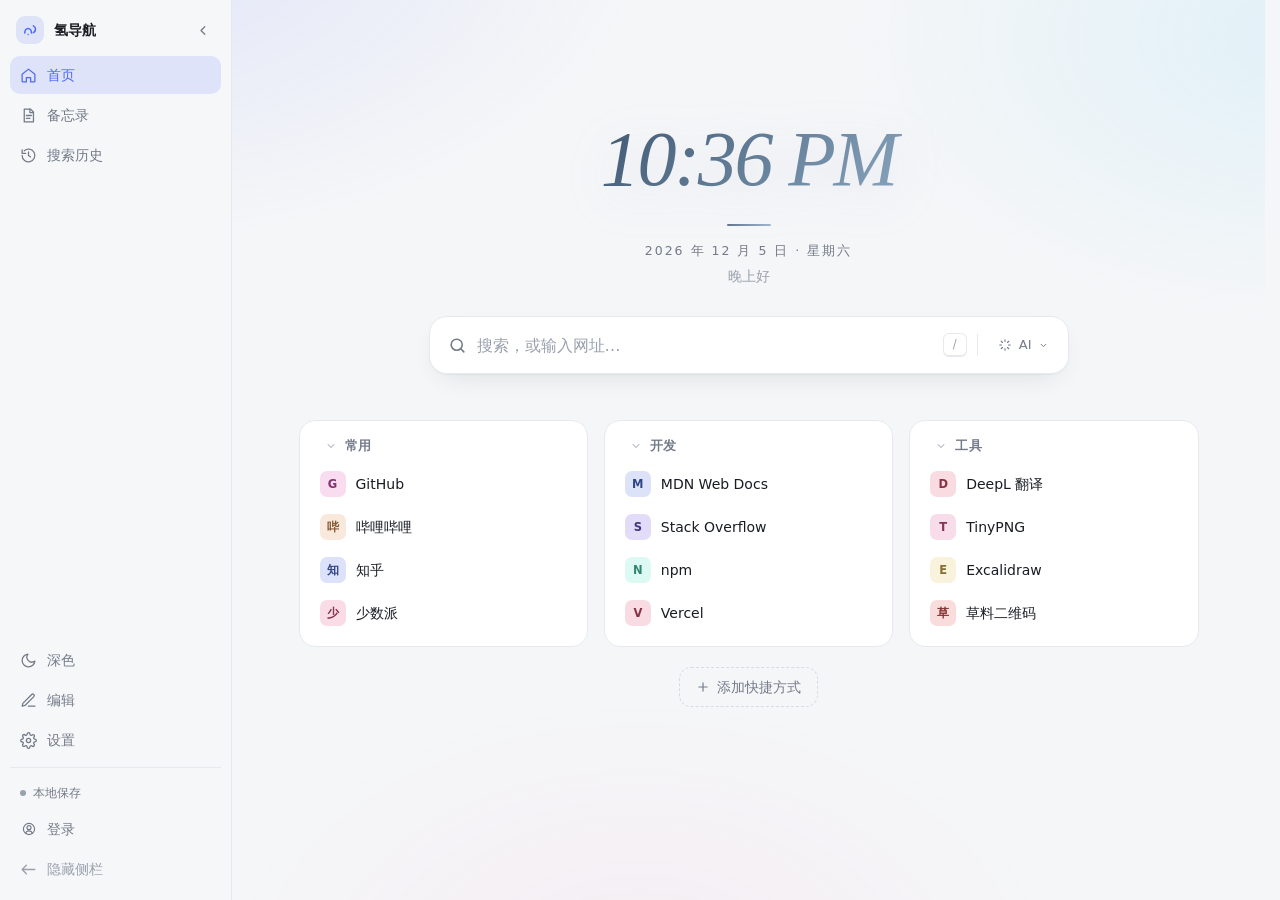
==== web/index.html @ 59dd3d40 "perf: 按需加载前端模块并收敛同步与渲染边界" ====
<!doctype html>
<html lang="zh-CN">
<head>
  <meta charset="utf-8" />
  <meta name="viewport" content="width=device-width, initial-scale=1" />
  <title>氢导航</title>
  <meta name="description" content="简洁、零依赖的浏览器起始页：快捷键搜索、快捷方式分组、深浅色与四季配色。" />
  <meta name="color-scheme" content="light dark" />
  <meta name="theme-color" content="#f5f6f8" />
  <link rel="manifest" href="manifest.webmanifest" />
  <link rel="apple-touch-icon" href="assets/icon-192.png" />
  <link rel="icon" href="data:image/svg+xml,%3Csvg xmlns='http://www.w3.org/2000/svg' viewBox='0 0 64 64'%3E%3Crect width='64' height='64' rx='16' fill='%234f6bf5'/%3E%3Cpath d='M20 41c0-9 5.4-16 12-16s12 7 12 16' fill='none' stroke='%23fff' stroke-width='6' stroke-linecap='round'/%3E%3Ccircle cx='32' cy='46' r='2.6' fill='%23fff'/%3E%3C/svg%3E" />
  <script src="boot.js?v=20261029-43"></script>
  <link rel="stylesheet" href="styles.css?v=20261029-43" />
  <link rel="stylesheet" href="search.css?v=20261029-43" />
  <link rel="stylesheet" href="memo-batch.css?v=20261029-43" />
  <link rel="stylesheet" href="select.css?v=20261029-43" />
</head>
<body>
  <div class="bg" aria-hidden="true"></div>

  <aside class="sidebar" id="sidebar" aria-label="侧栏">
    <div class="sidebar-head">
      <a class="brand" id="brand-link" href="./" title="氢导航">
        <span class="brand-mark" aria-hidden="true">
          <svg width="18" height="18" viewBox="0 0 24 24" fill="none" stroke="currentColor" stroke-width="2.1" stroke-linecap="round" aria-hidden="true">
            <path d="M5 16c0-3.3 2-6 4.5-6S14 12.7 14 16" />
            <circle cx="9.5" cy="18" r="1" fill="currentColor" stroke="none" />
            <path d="M16.5 6.5a5 5 0 0 1 0 9" />
          </svg>
        </span>
        <span class="sidebar-text">氢导航</span>
        <span class="brand-expand" aria-hidden="true" hidden>
          <svg width="15" height="15" viewBox="0 0 24 24" fill="none" stroke="currentColor" stroke-width="2" stroke-linecap="round" stroke-linejoin="round" aria-hidden="true">
            <path d="m9 6 6 6-6 6" />
          </svg>
        </span>
      </a>
      <button class="side-icon-btn sidebar-collapse" id="sidebar-collapse" type="button" aria-label="收起侧栏" title="收起侧栏 (Alt+S)">
        <svg width="15" height="15" viewBox="0 0 24 24" fill="none" stroke="currentColor" stroke-width="2" stroke-linecap="round" stroke-linejoin="round" aria-hidden="true">
          <path d="m14 6-6 6 6 6" />
        </svg>
      </button>
    </div>

    <nav class="sidebar-nav" aria-label="主要功能">
      <a class="side-item is-current" id="home-nav" href="./" aria-current="page" title="首页 / 搜索">
        <svg class="side-icon" width="17" height="17" viewBox="0 0 24 24" fill="none" stroke="currentColor" stroke-width="1.8" stroke-linecap="round" stroke-linejoin="round" aria-hidden="true">
          <path d="M3 10.2 12 3l9 7.2V20a1 1 0 0 1-1 1h-5v-6H9v6H4a1 1 0 0 1-1-1Z" />
        </svg>
        <span class="sidebar-text">首页</span>
      </a>
      <button class="side-item" id="memo-nav" type="button" title="备忘录 (Ctrl+Shift+M)">
        <svg class="side-icon" width="17" height="17" viewBox="0 0 24 24" fill="none" stroke="currentColor" stroke-width="1.8" stroke-linecap="round" stroke-linejoin="round" aria-hidden="true">
          <path d="M6 3h9l4 4v14H6z" />
          <path d="M14 3v5h5M9 12h7M9 16h5" />
        </svg>
        <span class="sidebar-text">备忘录</span>
        <span class="side-badge" id="memo-count" hidden></span>
      </button>
      <button class="side-item" id="history-nav" type="button" title="搜索历史">
        <svg class="side-icon" width="17" height="17" viewBox="0 0 24 24" fill="none" stroke="currentColor" stroke-width="1.8" stroke-linecap="round" stroke-linejoin="round" aria-hidden="true">
          <path d="M3 12a9 9 0 1 0 3-6.7" />
          <path d="M3 4v5h5" />
          <path d="M12 7v5l3 2" />
        </svg>
        <span class="sidebar-text">搜索历史</span>
      </button>

    </nav>

    <div class="sidebar-spacer"></div>

    <nav class="sidebar-nav sidebar-nav--tools" aria-label="工具">
      <button class="side-item" id="theme-btn" type="button" aria-label="切换到深色模式" title="切换到深色模式">
        <span class="side-icon icon-moon">
          <svg width="17" height="17" viewBox="0 0 24 24" fill="none" stroke="currentColor" stroke-width="1.8" stroke-linecap="round" stroke-linejoin="round" aria-hidden="true">
            <path d="M21 12.8A9 9 0 1 1 11.2 3a7 7 0 0 0 9.8 9.8Z" />
          </svg>
        </span>
        <span class="side-icon icon-sun">
          <svg width="17" height="17" viewBox="0 0 24 24" fill="none" stroke="currentColor" stroke-width="1.8" stroke-linecap="round" stroke-linejoin="round" aria-hidden="true">
            <circle cx="12" cy="12" r="4" />
            <path d="M12 2v2M12 20v2M4.9 4.9l1.4 1.4M17.7 17.7l1.4 1.4M2 12h2M20 12h2M4.9 19.1l1.4-1.4M17.7 6.3l1.4-1.4" />
          </svg>
        </span>
        <span class="sidebar-text" id="theme-label">深色</span>
      </button>
      <button class="side-item" id="edit-btn" type="button" aria-pressed="false" aria-label="编辑快捷方式" title="编辑快捷方式">
        <svg class="side-icon" width="17" height="17" viewBox="0 0 24 24" fill="none" stroke="currentColor" stroke-width="1.8" stroke-linecap="round" stroke-linejoin="round" aria-hidden="true">
          <path d="M12 20h9" />
          <path d="M16.5 3.5a2.1 2.1 0 0 1 3 3L7 19l-4 1 1-4Z" />
        </svg>
        <span class="sidebar-text" id="edit-label">编辑</span>
      </button>
      <button class="side-item" id="settings-btn" type="button" aria-label="设置" title="设置">
        <svg class="side-icon" width="17" height="17" viewBox="0 0 24 24" fill="none" stroke="currentColor" stroke-width="1.8" stroke-linecap="round" stroke-linejoin="round" aria-hidden="true">
          <circle cx="12" cy="12" r="3" />
          <path d="M19.4 15a1.7 1.7 0 0 0 .34 1.87l.06.06a2 2 0 1 1-2.83 2.83l-.06-.06a1.7 1.7 0 0 0-1.87-.34 1.7 1.7 0 0 0-1 1.55V21a2 2 0 1 1-4 0v-.09a1.7 1.7 0 0 0-1.11-1.55 1.7 1.7 0 0 0-1.87.34l-.06.06a2 2 0 1 1-2.83-2.83l.06-.06a1.7 1.7 0 0 0 .34-1.87 1.7 1.7 0 0 0-1.55-1H3a2 2 0 1 1 0-4h.09a1.7 1.7 0 0 0 1.55-1.11 1.7 1.7 0 0 0-.34-1.87l-.06-.06a2 2 0 1 1 2.83-2.83l.06.06a1.7 1.7 0 0 0 1.87.34h.09a1.7 1.7 0 0 0 1-1.55V3a2 2 0 1 1 4 0v.09a1.7 1.7 0 0 0 1 1.55 1.7 1.7 0 0 0 1.88-.34l.06-.06a2 2 0 1 1 2.83 2.83l-.06.06a1.7 1.7 0 0 0-.34 1.87v.09a1.7 1.7 0 0 0 1.55 1H21a2 2 0 1 1 0 4h-.09a1.7 1.7 0 0 0-1.55 1Z" />
        </svg>
        <span class="sidebar-text">设置</span>
      </button>
    </nav>

    <div class="sidebar-foot">
      <button class="sync-badge" id="sync-badge" data-status="guest" type="button" role="status" aria-live="polite" title="数据保存在本地，登录后可同步">
        <span class="sync-badge-text" id="sync-badge-text">本地保存</span>
      </button>
      <button class="side-item" id="account-btn" type="button" aria-label="账号" title="账号">
        <span class="side-icon side-avatar" id="account-avatar-mini" aria-hidden="true"><svg class="avatar-guest" viewBox="0 0 24 24" fill="none" stroke="currentColor" stroke-width="1.7" stroke-linecap="round" aria-hidden="true"><circle cx="12" cy="12" r="8.4" /><circle cx="12" cy="10" r="3" /><path d="M6.8 18.6c.9-2.5 2.8-3.8 5.2-3.8s4.3 1.3 5.2 3.8" /></svg></span>
        <span class="sidebar-text" id="account-label">登录</span>
      </button>
      <button class="side-item side-item--quiet" id="sidebar-hide" type="button" aria-label="隐藏侧栏" title="隐藏侧栏 (Alt+S)">
        <svg class="side-icon" width="16" height="16" viewBox="0 0 24 24" fill="none" stroke="currentColor" stroke-width="1.8" stroke-linecap="round" stroke-linejoin="round" aria-hidden="true">
          <path d="m9 6-6 6 6 6M21 12H3" />
        </svg>
        <span class="sidebar-text">隐藏侧栏</span>
      </button>
    </div>
  </aside>

  <div class="sidebar-scrim" id="sidebar-scrim" hidden></div>

  <button class="sidebar-reveal" id="sidebar-reveal" type="button" aria-label="显示侧栏" title="显示侧栏 (Alt+S)">
    <svg width="14" height="14" viewBox="0 0 24 24" fill="none" stroke="currentColor" stroke-width="2" stroke-linecap="round" stroke-linejoin="round" aria-hidden="true">
      <path d="m9 6 6 6-6 6" />
    </svg>
  </button>

  <button class="sidebar-fab" id="sidebar-open" type="button" aria-label="打开侧栏" title="打开侧栏">
    <svg width="18" height="18" viewBox="0 0 24 24" fill="none" stroke="currentColor" stroke-width="2" stroke-linecap="round" stroke-linejoin="round" aria-hidden="true">
      <path d="M4 6h16M4 12h16M4 18h16" />
    </svg>
  </button>

  <main class="page">
    <header class="hero" id="hero">
      <div class="hero-clock">
        <time class="clock" id="clock">--:--</time>
        <span class="hero-accent" aria-hidden="true"></span>
      </div>
      <div class="hero-meta" id="hero-meta">
        <p class="hero-date" id="today"></p>
        <span class="hero-dot" aria-hidden="true">·</span>
        <p class="hero-greeting" id="greeting"></p>
      </div>
    </header>

    <form class="search" id="search-form" role="search">
      <svg class="search-icon" width="19" height="19" viewBox="0 0 24 24" fill="none" stroke="currentColor" stroke-width="2" stroke-linecap="round" aria-hidden="true">
        <circle cx="11" cy="11" r="7" />
        <path d="m20 20-3.6-3.6" />
      </svg>
      <input
        id="search-input"
        name="q"
        type="search"
        placeholder="搜索，或输入网址…"
        aria-label="搜索，或输入网址"
        autocomplete="off"
        autocapitalize="off"
        spellcheck="false"
        enterkeyhint="go"
      />
      <kbd class="search-kbd" aria-hidden="true">/</kbd>
      <span class="search-divider" aria-hidden="true"></span>
      <div class="ai-mode" id="ai-mode">
        <button class="ai-mode-btn" id="ai-mode-btn" type="button" aria-haspopup="listbox" aria-expanded="false" aria-label="选择 AI 搜索">
          <span class="ai-mode-icon" id="ai-mode-icon" aria-hidden="true">
            <svg class="ai-mode-glyph" width="14" height="14" viewBox="0 0 24 24" fill="none" stroke="currentColor" stroke-width="1.9" stroke-linecap="round" stroke-linejoin="round">
              <path d="M12 3v3M12 18v3M3 12h3M18 12h3M5.6 5.6l2.1 2.1M16.3 16.3l2.1 2.1M18.4 5.6l-2.1 2.1M7.7 16.3l-2.1 2.1" />
            </svg>
            <span class="ai-mode-letter" id="ai-mode-letter" hidden></span>
            <img class="ai-mode-favicon" id="ai-mode-favicon" alt="" decoding="async" hidden />
          </span>
          <span id="ai-mode-name">AI</span>
          <svg width="9" height="9" viewBox="0 0 24 24" fill="none" stroke="currentColor" stroke-width="2.6" stroke-linecap="round" stroke-linejoin="round" aria-hidden="true">
            <path d="m6 9 6 6 6-6" />
          </svg>
        </button>
        <div class="ai-mode-menu" id="ai-mode-menu" role="listbox" aria-label="AI 供应商" hidden></div>
      </div>
      <div class="engine legacy-engine" id="engine">
        <button class="engine-btn" id="engine-btn" type="button" aria-haspopup="listbox" aria-expanded="false" aria-label="选择搜索引擎">
          <span id="engine-name">Bing</span>
          <svg width="10" height="10" viewBox="0 0 24 24" fill="none" stroke="currentColor" stroke-width="2.4" stroke-linecap="round" stroke-linejoin="round" aria-hidden="true">
            <path d="m6 9 6 6 6-6" />
          </svg>
        </button>
        <div class="engine-menu" id="engine-menu" role="listbox" aria-label="搜索引擎" hidden></div>
      </div>
    </form>



    <section class="groups" id="groups" aria-label="快捷方式"></section>

    <div class="add-row">
      <button class="ghost-btn" id="add-link-btn" type="button">
        <svg width="14" height="14" viewBox="0 0 24 24" fill="none" stroke="currentColor" stroke-width="2" stroke-linecap="round" aria-hidden="true">
          <path d="M12 5v14M5 12h14" />
        </svg>
        添加快捷方式
      </button>
      <button class="ghost-btn" id="batch-btn" type="button" hidden>
        <svg width="14" height="14" viewBox="0 0 24 24" fill="none" stroke="currentColor" stroke-width="2" stroke-linecap="round" stroke-linejoin="round" aria-hidden="true">
          <path d="M4 7h13M4 12h13M4 17h9" />
          <path d="m19 7 2-2m-2 2 2 2" />
        </svg>
        批量整理
      </button>
      <button class="ghost-btn" id="add-group-btn" type="button" hidden>
        <svg width="14" height="14" viewBox="0 0 24 24" fill="none" stroke="currentColor" stroke-width="2" stroke-linecap="round" aria-hidden="true">
          <path d="M12 5v14M5 12h14" />
        </svg>
        新建分组
      </button>
    </div>

    <div class="batch-bar" id="batch-bar" hidden>
      <span class="batch-count" id="batch-count">已选 0 项</span>
      <select id="batch-target" aria-label="移动到分组"></select>
      <button class="btn btn-small" id="batch-move" type="button">移动</button>
      <button class="btn btn-small" id="batch-duplicates" type="button">检查重复</button>
      <button class="btn btn-small btn-quiet-danger" id="batch-delete" type="button">删除</button>
      <button class="btn btn-small" id="batch-cancel" type="button">退出</button>
    </div>
  </main>



  <!-- AI 搜索结果页（/ai） -->
  <main class="ai-results-page" id="ai-results-page" hidden aria-label="AI 搜索结果">
    <header class="ai-results-header">
      <a class="ai-results-brand" href="/" aria-label="返回首页">
        <span class="ai-results-brand-mark" id="ai-results-brand-mark" aria-hidden="true">
          <svg width="20" height="20" viewBox="0 0 24 24" fill="none" stroke="currentColor" stroke-width="2.1" stroke-linecap="round" aria-hidden="true"><path d="M5 16c0-3.3 2-6 4.5-6S14 12.7 14 16" /><circle cx="9.5" cy="18" r="1" fill="currentColor" stroke="none" /><path d="M16.5 6.5a5 5 0 0 1 0 9" /></svg>
        </span>
        <span class="ai-results-brand-name" id="ai-results-brand-name">氢导航</span>
      </a>
      <form class="ai-results-search" id="ai-results-form" role="search">
        <svg width="18" height="18" viewBox="0 0 24 24" fill="none" stroke="currentColor" stroke-width="2" stroke-linecap="round" aria-hidden="true"><circle cx="11" cy="11" r="7"/><path d="m20 20-3.6-3.6"/></svg>
        <input id="ai-results-input" type="search" placeholder="问 AI…" aria-label="继续提问" autocomplete="off" spellcheck="false" />
        <button class="ai-results-submit" type="submit" aria-label="发送">Enter</button>
      </form>
      <div class="ai-results-header-actions">
        <span class="ai-results-provider" id="ai-results-provider">AI</span>
        <a class="ai-results-home" href="/">返回首页</a>
      </div>
    </header>



    <div class="ai-results-layout">
      <section class="ai-results-primary">
            <section class="ai-panel" id="ai-panel" aria-label="AI 回答">
      <header class="ai-panel-head">
        <span class="ai-panel-title" id="ai-panel-title">AI</span>
        <span class="ai-panel-state" id="ai-panel-state" role="status" aria-live="polite"></span>
        <div class="ai-panel-actions">
          <button class="ai-action" id="ai-stop" type="button" hidden>停止</button>
          <button class="ai-action" id="ai-retry" type="button">重新生成</button>
          <button class="ai-action" id="ai-copy" type="button">复制</button>
          <button class="ai-action" id="ai-save-memo" type="button">存为备忘录</button>
          <button class="ai-action ai-close" id="ai-close" type="button" aria-label="返回首页">×</button>
        </div>
      </header>
      <p class="ai-panel-query" id="ai-panel-query"></p>
      <div class="ai-answer" id="ai-answer" role="region" aria-label="AI 回答" aria-busy="false"></div>
      <p class="ai-panel-error" id="ai-panel-error" hidden></p>
      <p class="ai-panel-note">答案由第三方 AI 生成，可能出错，请自行核对。查询会发送给所选供应商，并按你的 API Key 计费。</p>
    </section>
      </section>
      <aside class="ai-results-secondary">
        <div class="ai-sources" id="ai-sources" hidden>
          <p class="ai-sources-title">来源 <span id="ai-sources-count"></span></p>
          <div class="ai-source-list" id="ai-source-list"></div>
        </div>
        <div class="ai-results-tip">
          <p class="ai-results-tip-title">AI 搜索提示</p>
          <p>回答基于当前供应商的搜索结果生成。可以继续在顶部输入框追问，或回到首页切换网页搜索。</p>
        </div>
      </aside>
    </div>
  </main>

  <!-- 备忘录 -->
  <section class="memo-view" id="memo-view" hidden aria-label="备忘录">
    <header class="memo-head">
      <button class="side-icon-btn" id="memo-close" type="button" aria-label="返回首页" title="返回首页">
        <svg width="16" height="16" viewBox="0 0 24 24" fill="none" stroke="currentColor" stroke-width="2" stroke-linecap="round" stroke-linejoin="round" aria-hidden="true">
          <path d="m15 6-6 6 6 6" />
        </svg>
      </button>
      <h1 class="memo-heading">备忘录</h1>
      <span class="memo-sync" id="memo-sync">加密云端</span>
      <div class="memo-head-actions">
        <button class="btn btn-small" id="memo-export-md" type="button">导出 MD</button>
        <button class="btn btn-small" id="memo-export-json" type="button">导出 JSON</button>
        <button class="btn btn-small btn-primary" id="memo-new" type="button">新建</button>
      </div>
    </header>

    <div class="memo-layout">
      <aside class="memo-list-pane">
        <div class="memo-search">
          <input id="memo-search" type="search" placeholder="搜索标题、正文或标签" aria-label="搜索备忘录" autocomplete="off" />
          <select id="memo-filter" aria-label="筛选">
            <option value="all">全部</option>
            <option value="pinned">已置顶</option>
            <option value="archived">已归档</option>
          </select>
        </div>
        <div class="memo-tagbar" id="memo-tagbar" hidden></div>
        <div class="memo-list" id="memo-list" role="list" aria-label="备忘录列表"></div>
        <p class="memo-empty-list" id="memo-empty-list" hidden>还没有备忘录</p>
        <div class="memo-locked-note" id="memo-locked-note" hidden></div>
      </aside>

      <section class="memo-editor-pane" aria-label="备忘录内容">
        <div class="memo-empty" id="memo-empty">
          <p class="memo-empty-title">选择一条备忘录</p>
          <p class="memo-empty-hint">或按 <kbd>Ctrl</kbd> + <kbd>Shift</kbd> + <kbd>M</kbd> 随手记一条。内容只以密文上传。</p>
        </div>
        <div class="memo-editor" id="memo-editor" hidden>
          <div class="memo-editor-head">
            <button class="memo-back-mobile" id="memo-back" type="button">‹ 列表</button>
            <input id="memo-title" class="memo-title" type="text" maxlength="80" placeholder="标题" aria-label="标题" autocomplete="off" />
          </div>
          <p class="memo-meta" id="memo-meta"></p>
          <div class="memo-editor-tools">
            <button class="btn btn-small" id="memo-preview-toggle" type="button" aria-pressed="false">预览</button>
            <label class="memo-remind-label">提醒
              <input type="datetime-local" id="memo-remind" />
            </label>
            <button class="btn btn-small" id="memo-remind-clear" type="button" hidden>清除提醒</button>
            <span class="memo-format-hint">支持 Markdown、任务清单与 [[双向链接]]</span>
          </div>
          <textarea id="memo-body" class="memo-body" placeholder="写点什么…支持 Markdown" aria-label="正文" spellcheck="false"></textarea>
          <div class="memo-preview" id="memo-preview" hidden></div>
          <div class="memo-backlinks" id="memo-backlinks" hidden></div>
          <div class="memo-tags" id="memo-tags"></div>
          <div class="memo-tag-row">
            <input id="memo-tag-input" type="text" maxlength="20" placeholder="添加标签后按 Enter" aria-label="添加标签" autocomplete="off" />
          </div>
          <div class="memo-editor-foot">
            <div class="memo-actions">
              <button class="btn btn-small" id="memo-pin" type="button" aria-pressed="false">置顶</button>
              <button class="btn btn-small" id="memo-archive" type="button" aria-pressed="false">归档</button>
              <button class="btn btn-small btn-quiet-danger" id="memo-delete" type="button">删除</button>
            </div>
            <span class="memo-capacity" id="memo-capacity"></span>
            <span class="memo-save-state" id="memo-save-state" role="status" aria-live="polite"></span>
          </div>
        </div>
      </section>
    </div>
  </section>

  <!-- 快速记录 -->
  <dialog id="memo-capture-dialog" aria-labelledby="memo-capture-title">
    <div class="dialog-head">
      <h2 id="memo-capture-title">快速记录</h2>
      <button class="icon-close" type="button" data-close-dialog aria-label="关闭">
        <svg width="15" height="15" viewBox="0 0 24 24" fill="none" stroke="currentColor" stroke-width="2" stroke-linecap="round" aria-hidden="true">
          <path d="M6 6l12 12M18 6 6 18" />
        </svg>
      </button>
    </div>
    <div class="dialog-body">
      <textarea id="memo-capture-body" class="memo-capture-body" placeholder="记下此刻的想法…" aria-label="快速记录内容"></textarea>
      <p class="field-hint"><kbd>Ctrl</kbd> / <kbd>⌘</kbd> + <kbd>Enter</kbd> 保存，<kbd>Esc</kbd> 保存并关闭。未登录时保存在本机；登录并开启加密后同步到云端。</p>
    </div>
    <div class="dialog-foot">
      <button class="btn" type="button" data-close-dialog>取消</button>
      <button class="btn btn-primary" id="memo-capture-save" type="button">保存</button>
    </div>
  </dialog>

  <!-- 隐私空间 -->
  <section class="privacy-view" id="privacy-view" hidden aria-label="隐私空间">
    <header class="privacy-head">
      <span class="privacy-title">隐私空间</span>
      <div class="privacy-tabs" role="tablist" aria-label="隐私空间内容">
        <button class="privacy-tab is-active" type="button" data-privacy-tab="links" role="tab" aria-selected="true">私密链接</button>
        <button class="privacy-tab" type="button" data-privacy-tab="memos" role="tab" aria-selected="false">私密备忘录</button>
      </div>
      <span class="privacy-status" id="privacy-status" role="status" aria-live="polite"></span>
      <button class="btn btn-small" id="privacy-lock" type="button">锁定</button>
    </header>

    <div class="privacy-body">
      <section class="privacy-panel" id="privacy-links-panel" aria-label="私密链接">
        <div class="privacy-toolbar">
          <button class="btn btn-small" id="privacy-add-group" type="button">新建分组</button>
          <form class="privacy-inline-form" id="privacy-group-form" hidden>
            <input id="privacy-group-name" type="text" maxlength="20" placeholder="分组名称" autocomplete="off" />
            <button class="btn btn-small btn-primary" type="submit">创建</button>
            <button class="btn btn-small" type="button" id="privacy-group-cancel">取消</button>
          </form>
        </div>
        <div class="privacy-groups" id="privacy-groups"></div>
        <p class="privacy-empty" id="privacy-links-empty" hidden>还没有私密链接。新建分组后添加。</p>
      </section>

      <section class="privacy-panel" id="privacy-memos-panel" aria-label="私密备忘录" hidden>
        <div class="privacy-memo-layout">
          <aside class="privacy-memo-list-pane">
            <button class="btn btn-small" id="privacy-memo-new" type="button">新建备忘录</button>
            <div class="privacy-memo-list" id="privacy-memo-list" role="list" aria-label="私密备忘录列表"></div>
            <p class="privacy-empty" id="privacy-memo-list-empty" hidden>还没有私密备忘录。</p>
          </aside>
          <section class="privacy-memo-editor-pane">
            <p class="privacy-empty" id="privacy-memo-empty">选择或新建一条备忘录</p>
            <div class="privacy-memo-editor" id="privacy-memo-editor" hidden>
              <input id="privacy-memo-title" class="privacy-memo-title" type="text" maxlength="80" placeholder="标题" aria-label="标题" autocomplete="off" />
              <textarea id="privacy-memo-body" class="privacy-memo-body" maxlength="20000" placeholder="内容" aria-label="内容"></textarea>
              <div class="privacy-memo-foot">
                <span class="privacy-memo-meta" id="privacy-memo-meta"></span>
                <button class="btn btn-small btn-quiet-danger" id="privacy-memo-delete" type="button">删除</button>
              </div>
            </div>
          </section>
        </div>
      </section>
    </div>
  </section>

  <!-- 添加 / 编辑快捷方式 -->
  <dialog id="link-dialog" aria-labelledby="link-dialog-title">
    <form id="link-form" novalidate>
      <div class="dialog-head">
        <h2 id="link-dialog-title">添加快捷方式</h2>
        <button class="icon-close" type="button" data-close-dialog aria-label="关闭">
          <svg width="15" height="15" viewBox="0 0 24 24" fill="none" stroke="currentColor" stroke-width="2" stroke-linecap="round" aria-hidden="true">
            <path d="M6 6l12 12M18 6 6 18" />
          </svg>
        </button>
      </div>
      <div class="dialog-body">
        <div class="field">
          <label for="link-title">名称</label>
          <input id="link-title" type="text" maxlength="40" placeholder="例如：GitHub" autocomplete="off" autofocus />
        </div>
        <div class="field">
          <label for="link-url">网址</label>
          <input id="link-url" type="text" inputmode="url" placeholder="github.com" autocomplete="off" spellcheck="false" />
          <p class="field-error" id="link-url-error" hidden>请输入有效的网址</p>
        </div>
        <div class="field">
          <label for="link-icon">图标 <span class="label-hint">可选：emoji 或图片地址</span></label>
          <input id="link-icon" type="text" maxlength="200" placeholder="留空则自动获取网站图标" autocomplete="off" />
        </div>
        <div class="field">
          <label for="link-group">分组</label>
          <select id="link-group"></select>
          <input id="link-group-name" type="text" maxlength="20" placeholder="新分组名称，例如：常用" hidden />
        </div>
      </div>
      <div class="dialog-foot">
        <button class="btn" type="button" data-close-dialog>取消</button>
        <button class="btn btn-primary" id="link-submit" type="submit">保存</button>
      </div>
    </form>
  </dialog>

  <!-- 新建 / 重命名分组 -->
  <dialog id="bookmark-import-dialog" class="bookmark-import-dialog" aria-labelledby="bookmark-import-title">
    <div class="dialog-head">
      <h2 id="bookmark-import-title">预览书签导入</h2>
      <button class="icon-close" type="button" data-close-dialog aria-label="关闭">
        <svg width="15" height="15" viewBox="0 0 24 24" fill="none" stroke="currentColor" stroke-width="2" stroke-linecap="round" aria-hidden="true">
          <path d="M6 6l12 12M18 6 6 18" />
        </svg>
      </button>
    </div>
    <div class="dialog-body">
      <p class="dialog-note" id="bookmark-import-summary"></p>
      <div class="bookmark-import-list" id="bookmark-import-list"></div>
    </div>
    <div class="dialog-foot">
      <button class="btn" type="button" data-close-dialog>取消</button>
      <button class="btn btn-primary" id="bookmark-import-ok" type="button">导入</button>
    </div>
  </dialog>

  <dialog id="engine-add-dialog" class="engine-add-dialog" aria-labelledby="engine-add-title">
    <div class="dialog-head">
      <h2 id="engine-add-title">新增搜索引擎</h2>
      <button class="icon-close" type="button" data-close-dialog aria-label="关闭">
        <svg width="15" height="15" viewBox="0 0 24 24" fill="none" stroke="currentColor" stroke-width="2" stroke-linecap="round" aria-hidden="true"><path d="M6 6l12 12M18 6 6 18"/></svg>
      </button>
    </div>
    <div class="dialog-body">
      <p class="dialog-note">用 <code>{query}</code> 表示关键词。快捷前缀可选，设置后可以在地址栏用 <code>!前缀 关键词</code> 临时使用。</p>
      <div class="field-row">
        <div class="field">
          <label for="engine-new-name">名称</label>
          <input id="engine-new-name" type="text" maxlength="20" placeholder="例如：站内搜索" autocomplete="off" />
        </div>
        <div class="field">
          <label for="engine-new-bang">快捷前缀</label>
          <input id="engine-new-bang" type="text" maxlength="8" placeholder="可选，例如 docs" autocomplete="off" spellcheck="false" />
        </div>
      </div>
      <div class="field">
        <label for="engine-new-url">搜索地址模板</label>
        <input id="engine-new-url" type="url" maxlength="500" placeholder="https://example.com/search?q={query}" autocomplete="off" spellcheck="false" />
      </div>
      <p class="field-error" id="engine-add-error" hidden></p>
    </div>
    <div class="dialog-foot">
      <button class="btn" type="button" data-close-dialog>取消</button>
      <button class="btn btn-primary" id="engine-add-btn" type="button">添加搜索引擎</button>
    </div>
  </dialog>

  <dialog id="group-dialog" aria-labelledby="group-dialog-title">
    <form id="group-form">
      <div class="dialog-head">
        <h2 id="group-dialog-title">新建分组</h2>
        <button class="icon-close" type="button" data-close-dialog aria-label="关闭">
          <svg width="15" height="15" viewBox="0 0 24 24" fill="none" stroke="currentColor" stroke-width="2" stroke-linecap="round" aria-hidden="true">
            <path d="M6 6l12 12M18 6 6 18" />
          </svg>
        </button>
      </div>
      <div class="dialog-body">
        <div class="field">
          <label for="group-name">分组名称</label>
          <input id="group-name" type="text" maxlength="20" placeholder="例如：常用" autocomplete="off" autofocus />
        </div>
      </div>
      <div class="dialog-foot">
        <button class="btn" type="button" data-close-dialog>取消</button>
        <button class="btn btn-primary" type="submit">保存</button>
      </div>
    </form>
  </dialog>

  <!-- 设置 -->
    <!-- 设置与账号：左侧菜单 + 右侧内容 -->
  <dialog id="history-dialog" class="history-dialog" aria-labelledby="history-dialog-title">
    <div class="dialog-head">
      <div>
        <h2 id="history-dialog-title">搜索历史</h2>
        <p class="history-subtitle">仅保存在本机；AI 答案会临时缓存，不会同步到云端。</p>
      </div>
      <button class="icon-close" type="button" data-close-dialog aria-label="关闭">
        <svg width="15" height="15" viewBox="0 0 24 24" fill="none" stroke="currentColor" stroke-width="2" stroke-linecap="round" aria-hidden="true">
          <path d="M6 6l12 12M18 6 6 18" />
        </svg>
      </button>
    </div>
    <div class="history-body">
      <div class="history-filters">
        <input id="history-search" type="search" aria-label="搜索历史记录" placeholder="搜索历史记录" autocomplete="off" />
        <div class="history-kind-filter" role="group" aria-label="历史类型">
          <button class="is-active" type="button" data-history-kind="all" aria-pressed="true">全部</button>
          <button type="button" data-history-kind="web" aria-pressed="false">网页</button>
          <button type="button" data-history-kind="ai" aria-pressed="false">AI</button>
        </div>
      </div>
      <div class="history-list" id="history-list"></div>
    </div>
    <div class="dialog-foot history-foot">
      <span class="history-count" id="history-count"></span>
      <div class="history-foot-actions">
        <button class="btn btn-quiet-danger" id="history-clear" type="button">清空历史</button>
        <button class="btn" type="button" data-close-dialog>关闭</button>
      </div>
    </div>
  </dialog>

  <dialog id="hub-dialog" class="hub-dialog" aria-labelledby="hub-title" tabindex="-1">
    <div class="hub-shell">
      <aside class="hub-menu">
        <div class="hub-brand">
          <span class="hub-brand-text" id="hub-title">设置与账号</span>
        </div>
        <div class="hub-mobile-category">
          <select id="hub-category" aria-label="设置分类"></select>
        </div>
        <nav class="hub-nav" aria-label="设置与账号">
          <button class="hub-nav-item is-active" type="button" data-hub-tab="account" data-title="账号与设备" data-desc="登录、设备与账号操作" aria-current="page">
            <svg width="16" height="16" viewBox="0 0 24 24" fill="none" stroke="currentColor" stroke-width="1.8" stroke-linecap="round"><circle cx="12" cy="8.5" r="3.4"/><path d="M5.2 20c.5-3.8 3.1-5.8 6.8-5.8s6.3 2 6.8 5.8"/></svg>
            <span>账号与设备</span>
          </button>
          <button class="hub-nav-item" type="button" data-hub-tab="appearance" data-title="外观与布局" data-desc="主题、侧栏、时钟与链接打开方式" aria-current="false">
            <svg width="16" height="16" viewBox="0 0 24 24" fill="none" stroke="currentColor" stroke-width="1.8" stroke-linecap="round"><circle cx="12" cy="12" r="4"/><path d="M12 2v2M12 20v2M2 12h2M20 12h2M4.9 4.9l1.4 1.4M17.7 17.7l1.4 1.4M19.1 4.9l-1.4 1.4M6.3 17.7l-1.4 1.4"/></svg>
            <span>外观与布局</span>
          </button>
          <button class="hub-nav-item" type="button" data-hub-tab="search" data-title="搜索与 AI" data-desc="搜索引擎、AI 配置与调用统计" aria-current="false">
            <svg width="16" height="16" viewBox="0 0 24 24" fill="none" stroke="currentColor" stroke-width="1.8" stroke-linecap="round"><circle cx="11" cy="11" r="7"/><path d="m20 20-3.6-3.6"/></svg>
            <span>搜索与 AI</span>
          </button>
          <button class="hub-nav-item" type="button" data-hub-tab="sync" data-title="同步与数据" data-desc="同步范围、备份与导入" aria-current="false">
            <svg width="16" height="16" viewBox="0 0 24 24" fill="none" stroke="currentColor" stroke-width="1.8" stroke-linecap="round" stroke-linejoin="round"><path d="M20 7h-7a5 5 0 0 0-5 5v1"/><path d="m17 4 3 3-3 3"/><path d="M4 17h7a5 5 0 0 0 5-5v-1"/><path d="m7 20-3-3 3-3"/></svg>
            <span>同步与数据</span>
          </button>
          <button class="hub-nav-item" type="button" data-hub-tab="privacy" data-title="安全与隐私" data-desc="数据加密、本机解锁与隐私空间" aria-current="false">
            <svg width="16" height="16" viewBox="0 0 24 24" fill="none" stroke="currentColor" stroke-width="1.8" stroke-linecap="round" stroke-linejoin="round"><rect x="4" y="10" width="16" height="10" rx="2"/><path d="M8 10V7a4 4 0 0 1 8 0v3"/><path d="M12 14v2"/></svg>
            <span>安全与隐私</span>
          </button>
        </nav>
      </aside>

      <section class="hub-main">
        <header class="hub-head">
          <div>
            <h2 id="hub-panel-title">账号与设备</h2>
            <p class="hub-desc" id="hub-panel-desc">登录、设备与账号操作</p>
          </div>
          <button class="icon-close" type="button" data-close-dialog aria-label="关闭">
            <svg width="15" height="15" viewBox="0 0 24 24" fill="none" stroke="currentColor" stroke-width="2" stroke-linecap="round" aria-hidden="true">
              <path d="M6 6l12 12M18 6 6 18" />
            </svg>
          </button>
        </header>

        <div class="hub-subnav" id="hub-subnav" role="tablist" aria-label="设置子分类" hidden></div>

        <div class="hub-body" id="hub-body">
          <section class="hub-panel" data-hub-panel="account">
            <div class="field">
              <label for="set-name">昵称 <span class="label-hint">用于首页问候语</span></label>
              <input id="set-name" type="text" maxlength="12" placeholder="可以留空" autocomplete="off" />
            </div>

            <section id="account-guest">
              <div class="auth-tabs" role="tablist" aria-label="登录或注册">
                <button class="auth-tab is-active" type="button" role="tab" data-auth-view="login" aria-selected="true">登录</button>
                <button class="auth-tab" type="button" role="tab" data-auth-view="register" aria-selected="false">注册</button>
              </div>

              <form class="auth-form" id="login-form" novalidate>
                <div class="field">
                  <label for="login-email">邮箱</label>
                  <input id="login-email" type="email" autocomplete="email" spellcheck="false" placeholder="you@example.com" />
                </div>
                <div class="field">
                  <label for="login-password">密码</label>
                  <input id="login-password" type="password" autocomplete="current-password" placeholder="至少 8 个字符" />
                </div>
                <p class="field-error" id="login-error" hidden></p>
                <button class="btn btn-primary auth-submit" id="login-submit" type="submit">登录</button>
                <div class="auth-links">
                  <button class="link-btn" id="forgot-link" type="button">忘记密码</button>
                  <button class="link-btn" id="resend-link" type="button" hidden>重新发送验证邮件</button>
                </div>
              </form>

              <form class="auth-form" id="register-form" hidden novalidate>
                <div class="field">
                  <label for="register-email">邮箱</label>
                  <input id="register-email" type="email" autocomplete="email" spellcheck="false" placeholder="you@example.com" />
                </div>
                <div class="field">
                  <label for="register-password">密码</label>
                  <input id="register-password" type="password" autocomplete="new-password" placeholder="至少 8 个字符" />
                </div>
                <div class="field">
                  <label for="register-password2">确认密码</label>
                  <input id="register-password2" type="password" autocomplete="new-password" />
                </div>
                <p class="field-error" id="register-error" hidden></p>
                <button class="btn btn-primary auth-submit" id="register-submit" type="submit">注册</button>
              </form>

              <form class="auth-form" id="forgot-form" hidden novalidate>
                <p class="auth-copy">输入注册邮箱，我们会发送一封包含重置链接的邮件。</p>
                <div class="field">
                  <label for="forgot-email">邮箱</label>
                  <input id="forgot-email" type="email" autocomplete="email" spellcheck="false" placeholder="you@example.com" />
                </div>
                <p class="field-error" id="forgot-error" hidden></p>
                <button class="btn btn-primary auth-submit" id="forgot-submit" type="submit">发送重置邮件</button>
                <div class="auth-links">
                  <button class="link-btn" id="forgot-back" type="button">返回登录</button>
                </div>
              </form>

              <p class="auth-note" id="auth-note" hidden></p>
              <p class="auth-hint">不登录也可以正常使用，数据保存在本机。<br />登录后可以在多台设备之间同步。</p>
            </section>

            <section id="account-user" hidden>
              <div class="account-profile">
                <span class="account-avatar" id="account-avatar" aria-hidden="true"><svg class="avatar-guest" viewBox="0 0 24 24" fill="none" stroke="currentColor" stroke-width="1.7" stroke-linecap="round" aria-hidden="true"><circle cx="12" cy="12" r="8.4" /><circle cx="12" cy="10" r="3" /><path d="M6.8 18.6c.9-2.5 2.8-3.8 5.2-3.8s4.3 1.3 5.2 3.8" /></svg></span>
                <div class="account-identity">
                  <p class="account-email" id="account-email"></p>
                  <p class="account-meta" id="account-meta"></p>
                </div>
              </div>

              <details class="sessions" id="sessions-block">
                <summary>登录设备</summary>
                <div class="sessions-list" id="sessions-list"></div>
              </details>

              <div class="account-actions">
                <a class="btn" id="admin-link" href="/admin" hidden>管理后台</a>
                <button class="btn" id="change-email" type="button">修改邮箱</button>
                <button class="btn" id="change-password" type="button">修改登录密码</button>
                <button class="btn" id="logout-all" type="button">退出其他设备</button>
                <button class="btn" id="logout" type="button">退出登录</button>
                <button class="btn btn-quiet-danger" id="delete-account" type="button">删除账号</button>
              </div>
              <p class="field-hint" id="email-change-hint" hidden>当前实例未配置邮件服务，暂时无法修改邮箱。</p>
            </section>
          </section>

          <section class="hub-panel" data-hub-panel="appearance" hidden>
            <p class="hub-subhead">外观</p>
            <div class="field-row">
              <div class="field">
                <label for="set-theme">明暗</label>
                <select id="set-theme">
                  <option value="auto">跟随系统</option>
                  <option value="light">浅色</option>
                  <option value="dark">深色</option>
                </select>
              </div>
              <div class="field">
                <label for="set-density">布局密度</label>
                <select id="set-density">
                  <option value="comfortable">舒适</option>
                  <option value="compact">紧凑</option>
                </select>
              </div>
            </div>
            <div class="field">
              <span class="field-label" id="season-label">风格</span>
              <div class="season-picker" id="season-picker" role="radiogroup" aria-labelledby="season-label">
                <label class="season-option" data-season="default" title="默认">
                  <input type="radio" name="season" value="default" />
                  <span class="season-swatch" aria-hidden="true"></span>
                  <span class="season-name">默认</span>
                </label>
                <label class="season-option" data-season="spring" title="春 · 新绿">
                  <input type="radio" name="season" value="spring" />
                  <span class="season-swatch" aria-hidden="true"></span>
                  <span class="season-name">春</span>
                </label>
                <label class="season-option" data-season="summer" title="夏 · 青碧">
                  <input type="radio" name="season" value="summer" />
                  <span class="season-swatch" aria-hidden="true"></span>
                  <span class="season-name">夏</span>
                </label>
                <label class="season-option" data-season="autumn" title="秋 · 琥珀">
                  <input type="radio" name="season" value="autumn" />
                  <span class="season-swatch" aria-hidden="true"></span>
                  <span class="season-name">秋</span>
                </label>
                <label class="season-option" data-season="winter" title="冬 · 霜蓝">
                  <input type="radio" name="season" value="winter" />
                  <span class="season-swatch" aria-hidden="true"></span>
                  <span class="season-name">冬</span>
                </label>
              </div>
            </div>

            <p class="hub-subhead">侧栏</p>
            <p class="field-hint">侧栏可以展开、收成图标栏或完全隐藏；隐藏后从屏幕边缘唤出时会保持隐藏前的状态。</p>
            <div class="field-row">
              <div class="field">
                <label for="set-sidebar">侧栏</label>
                <select id="set-sidebar">
                  <option value="expanded">展开</option>
                  <option value="collapsed">收起为图标栏</option>
                  <option value="hidden">完全隐藏</option>
                </select>
              </div>
              <div class="field">
                <label for="set-sidebar-side">侧栏位置</label>
                <select id="set-sidebar-side">
                  <option value="left">左侧</option>
                  <option value="right">右侧</option>
                </select>
              </div>
            </div>
            <label class="checkbox-line">
              <input type="checkbox" class="setting-switch" role="switch" id="set-sidebar-hover" />
              <span>鼠标移出侧栏时自动收起</span>
            </label>

            <p class="hub-subhead">时钟</p>
            <div class="field-row">
              <div class="field">
                <label for="set-clock">时钟样式</label>
                <select id="set-clock">
                  <option value="editorial">编辑式</option>
                  <option value="minimal">极简</option>
                </select>
              </div>
              <div class="field">
                <label for="set-hour">时间制式</label>
                <select id="set-hour">
                  <option value="auto">跟随系统</option>
                  <option value="h23">24 小时制</option>
                  <option value="h12">12 小时制</option>
                </select>
              </div>
            </div>
            <label class="checkbox-line">
              <input type="checkbox" class="setting-switch" role="switch" id="set-seconds" />
              <span>显示秒</span>
            </label>

            <p class="hub-subhead">链接</p>
            <div class="field">
              <label for="set-open">打开方式</label>
              <select id="set-open">
                <option value="same">当前标签页</option>
                <option value="new">新标签页</option>
              </select>
              <p class="field-hint">搜索结果和快捷方式默认在当前标签页还是新标签页中打开。</p>
            </div>
          </section>

          <section class="hub-panel" data-hub-panel="search" hidden>
            <p class="data-desc">拖动可以调整搜索引擎顺序；输入 <kbd>!b</kbd>、<kbd>!g</kbd>、<kbd>!bd</kbd>、<kbd>!d</kbd>、<kbd>!mt</kbd> 可临时切换。</p>
            <div class="engine-section-head">
              <span class="data-title">搜索引擎</span>
              <button class="btn btn-small" id="engine-add-open" type="button">新增搜索引擎</button>
            </div>
            <div class="engine-config-list" id="engine-config-list"></div>
            <select id="set-engine" hidden aria-hidden="true"></select>
          </section>

          <section class="hub-panel" data-hub-panel="ai" hidden>
            <p class="data-desc">AI 配置（包含 API Key）使用主数据密钥派生的子密钥加密后上传，服务端和管理员都只能看到密文。</p>
            <div class="usage-empty" id="ai-config-gate" hidden>
              <strong id="ai-config-gate-title">登录后配置 AI</strong>
              <p id="ai-config-gate-desc">AI 供应商与 API Key 需要登录、并开启数据加密后才能保存。</p>
              <div class="data-actions">
                <button class="btn btn-small" id="ai-config-gate-action" type="button">去登录</button>
              </div>
            </div>
            <div class="ai-provider-list" id="ai-provider-list"></div>
            <p class="field-error" id="ai-config-error" hidden></p>
          </section>

          <section class="hub-panel" data-hub-panel="usage" hidden>
            <p class="data-desc">按供应商汇总服务端代理调用。DeepSeek 等渠道的调用次数与 Token 消耗会记录在这里；OpenAI 兼容直连在浏览器内发起，不计入服务端统计。</p>
            <div class="usage-toolbar">
              <button class="btn btn-small" id="usage-refresh" type="button">刷新统计</button>
              <span class="usage-updated" id="usage-updated"></span>
            </div>
            <div class="usage-providers" id="usage-providers"></div>
            <div class="usage-recent-block">
              <p class="data-title">最近调用</p>
              <div class="usage-recent" id="usage-recent"></div>
            </div>
          </section>

          <section class="hub-panel" data-hub-panel="sync" hidden>
            <div id="sync-guest-panel" class="usage-empty">
              <strong>登录后管理同步</strong>
              <p>登录账号后可以查看云端与本地同步项数量，并调整同步范围。</p>
            </div>
            <div id="sync-manager-panel" hidden>
              <div class="sync-summary-grid">
                <div><span>云端同步项</span><strong id="sync-cloud-total">0</strong></div>
                <div><span>本地同步项</span><strong id="sync-local-total">0</strong></div>
                <div><span>同步状态</span><strong id="sync-page-state">已同步</strong></div>
              </div>
              <div class="sync-item-list" id="sync-item-list"></div>
              <div class="sync-rules">
                <label class="checkbox-line sync-auto-line">
                  <input id="sync-auto-toggle" class="setting-switch" role="switch" type="checkbox" checked />
                  <span>自动同步：本地修改后自动上传，联网时自动拉取云端变化</span>
                </label>
                <p class="data-title">同步规则</p>
                <ul>
                  <li>本地优先：修改先写入本机，联网后再同步。</li>
                  <li>删除使用墓碑记录，避免其他设备把已删除内容恢复。</li>
                  <li>冲突默认自动合并；无法合并时由你选择保留本地或云端。</li>
                  <li>AI 配置、备忘录、隐私空间使用独立加密同步，不进入导航明文。</li>
                  <li>搜索历史只保存在本机，不参与同步。</li>
                </ul>
                <div class="data-actions">
                  <button class="btn btn-small" id="sync-page-now" type="button">立即同步</button>
                </div>
              </div>
            </div>
          </section>

          <section class="hub-panel" data-hub-panel="data" hidden>
            <p class="data-desc">快捷方式和设置保存在当前浏览器。换设备或清理浏览器前，建议先导出备份；导出的 JSON 可以在其他设备导入。</p>
            <div class="data-block">
              <p class="data-title">备份与迁移</p>
              <div class="data-actions">
                <button class="btn" id="export-btn" type="button">导出备份</button>
                <button class="btn" id="import-btn" type="button">导入备份</button>
                <button class="btn" id="import-bookmarks-btn" type="button">导入书签</button>
                <button class="btn" id="revisions-btn" type="button">历史版本</button>
                <button class="btn" id="restore-snapshot-btn" type="button" hidden>恢复备份</button>
              </div>
              <p class="field-hint">开启数据加密后导出的是加密数据，导入时需要加密密码或恢复码。</p>
            </div>
            <div class="data-block">
              <p class="data-title">恢复默认</p>
              <p class="data-desc">清除所有自定义快捷方式，恢复为初始状态；恢复前会自动保存一份本机备份。</p>
              <div class="data-actions">
                <button class="btn btn-quiet-danger" id="reset-btn" type="button">恢复默认</button>
              </div>
            </div>
            <input id="import-file" type="file" accept="application/json,.json" hidden />
            <input id="bookmarks-file" type="file" accept=".html,text/html" hidden />
          </section>

          <section class="hub-panel" data-hub-panel="encryption" hidden>
            <div class="usage-empty" id="encryption-guest" hidden>
              <strong>登录后可开启数据加密</strong>
              <p>开启后云端只保存密文，管理员也需要密码才能查看。</p>
            </div>
            <div class="encryption-panel" id="encryption-panel">
              <div class="encryption-panel-head">
                <span class="encryption-title">云端数据加密</span>
                <span class="encryption-state" id="encryption-state">未开启</span>
              </div>
              <p class="encryption-hint" id="encryption-hint">开启后云端只保存密文，管理员也需要密码才能查看。</p>
              <div class="encryption-actions">
                <button class="btn btn-small" id="encryption-enable" type="button">开启加密</button>
                <button class="btn btn-small" id="encryption-unlock" type="button" hidden>解锁</button>
                <button class="btn btn-small" id="encryption-change" type="button" hidden>修改密码</button>
                <button class="btn btn-small" id="encryption-recovery" type="button" hidden>重新生成恢复码</button>
                <button class="btn btn-small btn-quiet-danger" id="encryption-disable" type="button" hidden>关闭加密</button>
              </div>
            </div>
            <p class="field-hint">加密密钥只保存在本机与云端密文中；忘记密码时需要使用开启加密时保存的恢复码。</p>
          </section>

          <section class="hub-panel" data-hub-panel="device" hidden>
            <div class="device-panel" id="device-panel">
              <div class="encryption-panel-head">
                <span class="encryption-title">设备解锁</span>
                <span class="encryption-state" id="device-state">未记住</span>
              </div>
              <p class="encryption-hint" id="device-hint">开启加密后，首次解锁可选择在这台设备上记住解锁。</p>
              <div class="encryption-actions">
                <button class="btn btn-small" id="device-forget" type="button" hidden>忘记此设备</button>
              </div>
              <div class="device-passkey">
                <div class="device-passkey-head">
                  <span class="device-passkey-state" id="passkey-state">Passkey：未启用</span>
                  <button class="btn btn-small" id="passkey-enable" type="button">启用生物识别</button>
                  <button class="btn btn-small" id="passkey-remove" type="button" hidden>移除</button>
                </div>
                <p class="remember-note" id="passkey-hint">启用后可用 Touch ID / Windows Hello 解锁本机保存的密钥；失败时始终可以输入加密密码。</p>
              </div>
            </div>
            <p class="field-hint">记住设备与生物识别都只影响这台浏览器；退出登录会清除本机保存的解锁密钥。</p>
          </section>

          <section class="hub-panel" data-hub-panel="privacy-space" hidden>
            <div class="privacy-block">
              <p class="data-desc">独立密码与独立密钥，内容不进入普通工作区、搜索或管理后台；只在快捷键打开时显示。</p>
              <div class="field-row">
                <div class="field">
                  <label for="privacy-shortcut">打开快捷键</label>
                  <input id="privacy-shortcut" type="text" readonly value="Alt+Shift+P" />
                </div>
                <div class="field">
                  <label for="privacy-settings-state">状态</label>
                  <input id="privacy-settings-state" type="text" readonly value="未创建" />
                </div>
              </div>
              <p class="field-hint" id="privacy-shortcut-hint">点击快捷键输入框后按下组合键即可修改，默认 Alt+Shift+P。</p>
              <div class="data-actions">
                <button class="btn" id="privacy-open-settings" type="button">打开隐私空间</button>
                <button class="btn" id="privacy-shortcut-reset" type="button">恢复默认快捷键</button>
              </div>
            </div>
          </section>
        </div>

        <footer class="hub-foot">
          <span class="hub-foot-note" id="hub-foot-note">修改会即时保存</span>
          <div class="hub-foot-actions">
            <button class="btn" id="ai-config-save" type="button" hidden>保存 AI 配置</button>
            <button class="btn btn-primary" id="hub-done" type="button" data-close-dialog>完成</button>
          </div>
        </footer>
      </section>
    </div>
  </dialog>

  <dialog id="json-import-dialog" class="bookmark-import-dialog" aria-labelledby="json-import-title">
    <div class="dialog-head">
      <h2 id="json-import-title">预览 JSON 导入</h2>
      <button class="icon-close" type="button" data-close-dialog aria-label="关闭">×</button>
    </div>
    <div class="dialog-body">
      <p id="json-import-source"></p>
      <fieldset class="json-import-modes">
        <legend>导入方式</legend>
        <label><input type="radio" name="json-import-mode" value="merge" checked /> 合并，保留当前设置和已有项目</label>
        <label><input type="radio" name="json-import-mode" value="replace" /> 替换当前快捷方式和常规设置</label>
      </fieldset>
      <p id="json-import-summary" aria-live="polite"></p>
      <p class="field-error" id="json-import-error" hidden></p>
    </div>
    <div class="dialog-foot">
      <button class="btn" type="button" data-close-dialog>取消</button>
      <button class="btn btn-primary" id="json-import-ok" type="button">合并导入</button>
    </div>
  </dialog>


  <!-- Passkey 本地解锁 -->
  <dialog id="passkey-dialog" aria-labelledby="passkey-title">
    <div class="dialog-head">
      <h2 id="passkey-title">使用生物识别解锁</h2>
    </div>
    <div class="dialog-body">
      <p class="confirm-message">这台设备已启用 Passkey。使用 Touch ID / Windows Hello 解锁本机保存的加密密钥，或改用加密密码。</p>
      <p class="field-error" id="passkey-error" hidden></p>
    </div>
    <div class="dialog-foot">
      <button class="btn" id="passkey-use-password" type="button">改用密码</button>
      <button class="btn btn-primary" id="passkey-verify" type="button">使用生物识别</button>
    </div>
  </dialog>

  <!-- 命令面板 -->
  <dialog id="command-dialog" class="command-dialog" aria-labelledby="command-title" tabindex="-1">
    <h2 class="command-sr-title" id="command-title">命令面板</h2>
    <div class="command-head">
      <svg width="16" height="16" viewBox="0 0 24 24" fill="none" stroke="currentColor" stroke-width="2" stroke-linecap="round" aria-hidden="true">
        <circle cx="11" cy="11" r="7" />
        <path d="m20 20-3.6-3.6" />
      </svg>
      <input id="command-input" type="text" role="combobox" aria-expanded="true" aria-controls="command-list" aria-autocomplete="list" autocomplete="off" spellcheck="false" placeholder="搜索、打开备忘录、问 AI…" />
      <kbd class="command-kbd">Esc</kbd>
    </div>
    <div class="command-list" id="command-list" role="listbox" aria-label="命令结果"></div>
    <p class="command-hint">↑↓ 选择 · Enter 执行 · Esc 关闭</p>
  </dialog>

  <!-- 隐私空间锁屏 -->
  <dialog id="privacy-lock-dialog" aria-labelledby="privacy-lock-title" tabindex="-1">
    <form id="privacy-lock-form" novalidate>
      <div class="dialog-head">
        <h2 id="privacy-lock-title">隐私空间</h2>
        <button class="icon-close" type="button" data-close-dialog aria-label="关闭">
          <svg width="15" height="15" viewBox="0 0 24 24" fill="none" stroke="currentColor" stroke-width="2" stroke-linecap="round" aria-hidden="true">
            <path d="M6 6l12 12M18 6 6 18" />
          </svg>
        </button>
      </div>
      <div class="dialog-body">
        <p class="dialog-note" id="privacy-lock-message">输入隐私密码。</p>
        <div class="field" id="privacy-password-field">
          <label for="privacy-password">隐私密码</label>
          <input id="privacy-password" type="password" autocomplete="current-password" />
        </div>
        <div class="field" id="privacy-password2-field" hidden>
          <label for="privacy-password2">确认隐私密码</label>
          <input id="privacy-password2" type="password" autocomplete="new-password" />
        </div>
        <label class="checkbox-line" id="privacy-recovery-toggle-line">
          <input type="checkbox" id="privacy-recovery-toggle" />
          <span>改用恢复码解锁</span>
        </label>
        <div class="field" id="privacy-recovery-field" hidden>
          <label for="privacy-recovery">恢复码</label>
          <input id="privacy-recovery" type="text" autocomplete="off" spellcheck="false" placeholder="40 位十六进制字符" />
        </div>
        <p class="remember-note" id="privacy-lock-note">每次进入都需要密码；隐私空间不会写入设备 vault，也不会出现在普通搜索里。</p>
        <p class="field-error" id="privacy-lock-error" hidden></p>
        <button class="link-btn" id="privacy-forgot" type="button" hidden>忘记密码？用恢复码重置</button>
      </div>
      <div class="dialog-foot">
        <button class="btn" id="privacy-cancel" type="button" data-close-dialog>取消</button>
        <button class="btn btn-primary" id="privacy-submit" type="submit">解锁</button>
      </div>
    </form>
  </dialog>

  <!-- 隐私空间恢复码（创建时必须保存） -->
  <dialog id="privacy-recovery-dialog" aria-labelledby="privacy-recovery-title">
    <div class="dialog-head">
      <h2 id="privacy-recovery-title">保存隐私空间恢复码</h2>
    </div>
    <div class="dialog-body">
      <p class="confirm-message">恢复码只显示这一次。忘记隐私密码时，它是唯一的找回方式；两者都丢失，隐私空间将无法恢复，但普通数据不受影响。</p>
      <code class="recovery-code" id="privacy-recovery-code"></code>
      <div class="recovery-actions">
        <button class="btn btn-small" id="privacy-recovery-copy" type="button">复制</button>
        <button class="btn btn-small" id="privacy-recovery-download" type="button">下载 .txt</button>
      </div>
      <label class="checkbox-line">
        <input type="checkbox" id="privacy-recovery-confirm" />
        <span>我已把恢复码保存在离线、安全的地方</span>
      </label>
      <p class="field-error" id="privacy-recovery-error" hidden></p>
    </div>
    <div class="dialog-foot">
      <button class="btn btn-primary" id="privacy-recovery-continue" type="button" disabled>完成</button>
    </div>
  </dialog>

  <!-- AI 配置 -->


  <!-- 通用确认框 -->
  <dialog id="confirm-dialog" aria-labelledby="confirm-title">
    <div class="dialog-head">
      <h2 id="confirm-title">确认操作</h2>
    </div>
    <div class="dialog-body">
      <p class="confirm-message" id="confirm-message"></p>
    </div>
    <div class="dialog-foot">
      <button class="btn" id="confirm-cancel" type="button">取消</button>
      <button class="btn btn-danger" id="confirm-ok" type="button">删除</button>
    </div>
  </dialog>


  <!-- 账号 -->


  <!-- 开启加密 -->
  <dialog id="encrypt-dialog" aria-labelledby="encrypt-title">
    <form id="encrypt-form" novalidate>
      <div class="dialog-head">
        <h2 id="encrypt-title">开启数据加密</h2>
        <button class="icon-close" type="button" data-close-dialog aria-label="关闭">
          <svg width="15" height="15" viewBox="0 0 24 24" fill="none" stroke="currentColor" stroke-width="2" stroke-linecap="round" aria-hidden="true">
            <path d="M6 6l12 12M18 6 6 18" />
          </svg>
        </button>
      </div>
      <div class="dialog-body">
        <p class="dialog-note">开启后云端和备份里只保存密文。加密密码与登录密码相互独立，忘记后只能用恢复码找回。</p>
        <div class="field">
          <label for="encrypt-password">加密密码</label>
          <input id="encrypt-password" type="password" autocomplete="new-password" placeholder="至少 8 位，建议更长的随机密码" />
        </div>
        <div class="field">
          <label for="encrypt-password2">确认加密密码</label>
          <input id="encrypt-password2" type="password" autocomplete="new-password" />
        </div>
        <p class="field-error" id="encrypt-error" hidden></p>
      </div>
      <div class="dialog-foot">
        <button class="btn" type="button" data-close-dialog>取消</button>
        <button class="btn btn-primary" id="encrypt-submit" type="submit">下一步</button>
      </div>
    </form>
  </dialog>

  <!-- 恢复码 -->
  <dialog id="recovery-dialog" aria-labelledby="recovery-title">
    <div class="dialog-head">
      <h2 id="recovery-title">保存恢复码</h2>
    </div>
    <div class="dialog-body">
      <p class="confirm-message">恢复码只会显示这一次。忘记加密密码时，它是找回云端数据的唯一方式。</p>
      <code class="recovery-code" id="recovery-code"></code>
      <div class="recovery-actions">
        <button class="btn btn-small" id="recovery-copy" type="button">复制</button>
        <button class="btn btn-small" id="recovery-download" type="button">下载 .txt</button>
      </div>
      <label class="checkbox-line">
        <input type="checkbox" id="recovery-confirm" />
        <span>我已把恢复码保存在离线、安全的地方</span>
      </label>
      <p class="field-error" id="recovery-error" hidden></p>
    </div>
    <div class="dialog-foot">
      <button class="btn" type="button" data-close-dialog>取消</button>
      <button class="btn btn-primary" id="recovery-continue" type="button" disabled>完成加密</button>
    </div>
  </dialog>

  <!-- 解锁云端数据 -->
  <dialog id="unlock-dialog" aria-labelledby="unlock-title">
    <form id="unlock-form" novalidate>
      <div class="dialog-head">
        <h2 id="unlock-title">解锁云端数据</h2>
      </div>
      <div class="dialog-body">
        <p class="confirm-message" id="unlock-message">此账号的云端数据已加密，请输入加密密码。</p>
        <div class="field">
          <label for="unlock-password">加密密码</label>
          <input id="unlock-password" type="password" autocomplete="current-password" />
        </div>
        <label class="checkbox-line">
          <input type="checkbox" id="unlock-recovery-toggle" />
          <span>改用恢复码解锁</span>
        </label>
        <div class="field" id="unlock-recovery-field" hidden>
          <label for="unlock-recovery">恢复码</label>
          <input id="unlock-recovery" type="text" autocomplete="off" spellcheck="false" placeholder="40 位十六进制字符" />
        </div>
        <label class="checkbox-line" id="unlock-remember-line">
          <input type="checkbox" id="unlock-remember" checked />
          <span>在此设备上记住解锁</span>
        </label>
        <p class="remember-note" id="unlock-remember-note">记住后，下次在这台设备打开不再输入加密密码。代价是：能使用这台已登录浏览器的人可以直接解密云端数据，共用电脑请取消勾选。</p>
        <p class="field-error" id="unlock-error" hidden></p>
      </div>
      <div class="dialog-foot">
        <button class="btn" id="unlock-later" type="button">稍后</button>
        <button class="btn btn-primary" id="unlock-submit" type="submit">解锁</button>
      </div>
    </form>
  </dialog>

  <!-- 关闭数据加密 -->
  <dialog id="disable-encryption-dialog" aria-labelledby="disable-encryption-title">
    <form id="disable-encryption-form" novalidate>
      <div class="dialog-head">
        <h2 id="disable-encryption-title">关闭数据加密</h2>
        <button class="icon-close" type="button" data-close-dialog aria-label="关闭">
          <svg width="15" height="15" viewBox="0 0 24 24" fill="none" stroke="currentColor" stroke-width="2" stroke-linecap="round" aria-hidden="true">
            <path d="M6 6l12 12M18 6 6 18" />
          </svg>
        </button>
      </div>
      <div class="dialog-body">
        <p class="dialog-note">关闭后云端文档和之后的备份只保存明文，管理员、数据库和备份系统都能直接读取。</p>
        <ul class="data-warnings">
          <li>历史版本、历史备份和已删除数据中的旧密文不会自动清理。</li>
          <li>AI 配置与备忘录使用主数据密钥派生的密钥；如果仍然存在，需要先导出或删除云端密文。</li>
          <li>隐私空间使用独立密钥，不受影响；本机记住解锁与 Passkey 会被清除。</li>
        </ul>
        <div id="disable-encryption-dependency" hidden>
          <p class="field-error" id="disable-encryption-dependency-message"></p>
          <label class="checkbox-line">
            <input type="checkbox" id="disable-encryption-discard" />
            <span>我已导出或不再需要这些数据，允许删除云端密文</span>
          </label>
        </div>
        <div class="field">
          <label for="disable-encryption-password">当前登录密码</label>
          <input id="disable-encryption-password" type="password" autocomplete="current-password" />
        </div>
        <label class="checkbox-line">
          <input type="checkbox" id="disable-encryption-confirm" />
          <span>我已了解关闭后云端与备份不再加密</span>
        </label>
        <p class="field-error" id="disable-encryption-error" hidden></p>
      </div>
      <div class="dialog-foot">
        <button class="btn" type="button" data-close-dialog>取消</button>
        <button class="btn btn-danger" id="disable-encryption-submit" type="submit">关闭加密</button>
      </div>
    </form>
  </dialog>

  <!-- 重新生成恢复码：验证当前密码 -->
  <dialog id="rotate-recovery-dialog" aria-labelledby="rotate-recovery-title">
    <form id="rotate-recovery-form" novalidate>
      <div class="dialog-head">
        <h2 id="rotate-recovery-title">重新生成恢复码</h2>
        <button class="icon-close" type="button" data-close-dialog aria-label="关闭">
          <svg width="15" height="15" viewBox="0 0 24 24" fill="none" stroke="currentColor" stroke-width="2" stroke-linecap="round" aria-hidden="true">
            <path d="M6 6l12 12M18 6 6 18" />
          </svg>
        </button>
      </div>
      <div class="dialog-body">
        <p class="dialog-note">输入当前加密密码后，会生成一个新的恢复码。上传成功后旧恢复码立即失效；加密密码和已保存的链接不受影响。</p>
        <div class="field">
          <label for="rotate-recovery-password">当前加密密码</label>
          <input id="rotate-recovery-password" type="password" autocomplete="current-password" />
        </div>
        <p class="field-error" id="rotate-recovery-error" hidden></p>
      </div>
      <div class="dialog-foot">
        <button class="btn" type="button" data-close-dialog>取消</button>
        <button class="btn btn-primary" id="rotate-recovery-submit" type="submit">生成新恢复码</button>
      </div>
    </form>
  </dialog>

  <!-- 展示新的恢复码 -->
  <dialog id="new-recovery-dialog" aria-labelledby="new-recovery-title">
    <div class="dialog-head">
      <h2 id="new-recovery-title">保存新的恢复码</h2>
    </div>
    <div class="dialog-body">
      <p class="confirm-message">新恢复码只显示这一次。点击“保存并上传”后旧恢复码立即失效。</p>
      <code class="recovery-code" id="new-recovery-code"></code>
      <div class="recovery-actions">
        <button class="btn btn-small" id="new-recovery-copy" type="button">复制</button>
        <button class="btn btn-small" id="new-recovery-download" type="button">下载 .txt</button>
      </div>
      <label class="checkbox-line">
        <input type="checkbox" id="new-recovery-confirm" />
        <span>我已把新恢复码保存在离线、安全的地方</span>
      </label>
      <p class="field-error" id="new-recovery-error" hidden></p>
    </div>
    <div class="dialog-foot">
      <button class="btn" type="button" data-close-dialog>取消</button>
      <button class="btn btn-primary" id="new-recovery-save" type="button">保存并上传</button>
    </div>
  </dialog>

  <!-- 修改加密密码 -->
  <dialog id="change-encryption-dialog" aria-labelledby="change-encryption-title">
    <form id="change-encryption-form" novalidate>
      <div class="dialog-head">
        <h2 id="change-encryption-title">修改加密密码</h2>
        <button class="icon-close" type="button" data-close-dialog aria-label="关闭">
          <svg width="15" height="15" viewBox="0 0 24 24" fill="none" stroke="currentColor" stroke-width="2" stroke-linecap="round" aria-hidden="true">
            <path d="M6 6l12 12M18 6 6 18" />
          </svg>
        </button>
      </div>
      <div class="dialog-body">
        <p class="dialog-note">只会重新包裹数据密钥，不会重新加密全部链接；恢复码保持不变。</p>
        <label class="checkbox-line">
          <input type="checkbox" id="change-encryption-recovery-toggle" />
          <span>忘记原密码，改用恢复码</span>
        </label>
        <div class="field" id="change-encryption-old-field">
          <label for="change-encryption-old">当前加密密码</label>
          <input id="change-encryption-old" type="password" autocomplete="current-password" />
        </div>
        <div class="field" id="change-encryption-recovery-field" hidden>
          <label for="change-encryption-recovery">恢复码</label>
          <input id="change-encryption-recovery" type="text" autocomplete="off" spellcheck="false" placeholder="40 位十六进制字符" />
        </div>
        <div class="field">
          <label for="change-encryption-new">新加密密码</label>
          <input id="change-encryption-new" type="password" autocomplete="new-password" />
        </div>
        <div class="field">
          <label for="change-encryption-new2">确认新密码</label>
          <input id="change-encryption-new2" type="password" autocomplete="new-password" />
        </div>
        <p class="field-error" id="change-encryption-error" hidden></p>
      </div>
      <div class="dialog-foot">
        <button class="btn" type="button" data-close-dialog>取消</button>
        <button class="btn btn-primary" id="change-encryption-submit" type="submit">保存</button>
      </div>
    </form>
  </dialog>

  <!-- 解密导入文件 -->
  <dialog id="decrypt-file-dialog" aria-labelledby="decrypt-file-title">
    <form id="decrypt-file-form" novalidate>
      <div class="dialog-head">
        <h2 id="decrypt-file-title">解密备份文件</h2>
      </div>
      <div class="dialog-body">
        <p class="confirm-message">这个备份文件已加密。请输入导出时的加密密码，或使用恢复码。</p>
        <div class="field">
          <label for="decrypt-file-password">加密密码</label>
          <input id="decrypt-file-password" type="password" autocomplete="current-password" />
        </div>
        <label class="checkbox-line">
          <input type="checkbox" id="decrypt-file-recovery-toggle" />
          <span>改用恢复码解密</span>
        </label>
        <div class="field" id="decrypt-file-recovery-field" hidden>
          <label for="decrypt-file-recovery">恢复码</label>
          <input id="decrypt-file-recovery" type="text" autocomplete="off" spellcheck="false" placeholder="40 位十六进制字符" />
        </div>
        <p class="field-error" id="decrypt-file-error" hidden></p>
      </div>
      <div class="dialog-foot">
        <button class="btn" id="decrypt-file-cancel" type="button">取消</button>
        <button class="btn btn-primary" id="decrypt-file-submit" type="submit">解密并导入</button>
      </div>
    </form>
  </dialog>

  <!-- 合并选择 -->
  <dialog id="merge-dialog" aria-labelledby="merge-title">
    <div class="dialog-head">
      <h2 id="merge-title">数据需要合并</h2>
    </div>
    <div class="dialog-body">
      <p class="confirm-message" id="merge-message"></p>
      <div class="merge-diff" id="merge-diff"></div>
      <p class="merge-note">合并会保留双方较新的修改，并按分组和网址去重。</p>
    </div>
    <div class="dialog-foot merge-foot">
      <button class="btn" type="button" data-merge="later">稍后</button>
      <button class="btn" type="button" data-merge="cloud">仅用云端</button>
      <button class="btn" type="button" data-merge="local">仅用本地</button>
      <button class="btn btn-primary" type="button" data-merge="merge">合并</button>
    </div>
  </dialog>

  <!-- 重置密码 -->
  <dialog id="reset-dialog" aria-labelledby="reset-title">
    <form id="reset-form" novalidate>
      <div class="dialog-head">
        <h2 id="reset-title">设置新密码</h2>
        <button class="icon-close" type="button" data-close-dialog aria-label="关闭">
          <svg width="15" height="15" viewBox="0 0 24 24" fill="none" stroke="currentColor" stroke-width="2" stroke-linecap="round" aria-hidden="true">
            <path d="M6 6l12 12M18 6 6 18" />
          </svg>
        </button>
      </div>
      <div class="dialog-body">
        <div class="field">
          <label for="reset-password">新密码</label>
          <input id="reset-password" type="password" autocomplete="new-password" placeholder="至少 8 个字符" />
        </div>
        <div class="field">
          <label for="reset-password2">确认新密码</label>
          <input id="reset-password2" type="password" autocomplete="new-password" />
        </div>
        <p class="field-error" id="reset-error" hidden></p>
      </div>
      <div class="dialog-foot">
        <button class="btn" type="button" data-close-dialog>取消</button>
        <button class="btn btn-primary" id="reset-submit" type="submit">保存</button>
      </div>
    </form>
  </dialog>

  <!-- 历史版本 -->
  <dialog id="revisions-dialog" class="history-dialog" aria-labelledby="revisions-title">
    <div class="dialog-head">
      <h2 id="revisions-title">历史版本</h2>
      <button class="icon-close" type="button" data-close-dialog aria-label="关闭">
        <svg width="15" height="15" viewBox="0 0 24 24" fill="none" stroke="currentColor" stroke-width="2" stroke-linecap="round" aria-hidden="true">
          <path d="M6 6l12 12M18 6 6 18" />
        </svg>
      </button>
    </div>
    <div class="dialog-body">
      <p class="dialog-note">云端保留最近 20 份、最多 30 天的版本。恢复会先在本机保存快照，再以当前 revision 上传并继续递增。</p>
      <div class="sync-item-list" id="revisions-list"></div>
      <div class="revision-preview" id="revision-preview" hidden>
        <p class="revision-preview-title" id="revision-preview-title"></p>
        <p class="data-desc" id="revision-preview-body"></p>
        <div class="revision-groups" id="revision-preview-groups"></div>
      </div>
      <p class="field-error" id="revisions-error" hidden></p>
    </div>
    <div class="dialog-foot">
      <button class="btn" type="button" data-close-dialog>关闭</button>
    </div>
  </dialog>

  <!-- 修改邮箱 -->
  <dialog id="change-email-dialog" aria-labelledby="change-email-title">
    <form id="change-email-form" novalidate>
      <div class="dialog-head">
        <h2 id="change-email-title">修改邮箱</h2>
        <button class="icon-close" type="button" data-close-dialog aria-label="关闭">
          <svg width="15" height="15" viewBox="0 0 24 24" fill="none" stroke="currentColor" stroke-width="2" stroke-linecap="round" aria-hidden="true">
            <path d="M6 6l12 12M18 6 6 18" />
          </svg>
        </button>
      </div>
      <div class="dialog-body">
        <p class="dialog-note">确认链接会发送到新邮箱，24 小时内有效。确认后旧邮箱会收到通知，其他设备退出登录；当前浏览器是否保留登录取决于打开确认链接的设备。</p>
        <p class="confirm-message" id="change-email-current"></p>
        <div class="field">
          <label for="change-email-password">当前登录密码</label>
          <input id="change-email-password" type="password" autocomplete="current-password" />
        </div>
        <div class="field">
          <label for="change-email-new">新邮箱</label>
          <input id="change-email-new" type="email" autocomplete="email" spellcheck="false" placeholder="you@example.com" />
        </div>
        <p class="field-error" id="change-email-error" hidden></p>
      </div>
      <div class="dialog-foot">
        <button class="btn" type="button" data-close-dialog>取消</button>
        <button class="btn btn-primary" id="change-email-submit" type="submit">发送确认邮件</button>
      </div>
    </form>
  </dialog>

  <!-- 修改登录密码 -->
  <dialog id="change-password-dialog" aria-labelledby="change-password-title">
    <form id="change-password-form" novalidate>
      <div class="dialog-head">
        <h2 id="change-password-title">修改登录密码</h2>
        <button class="icon-close" type="button" data-close-dialog aria-label="关闭">
          <svg width="15" height="15" viewBox="0 0 24 24" fill="none" stroke="currentColor" stroke-width="2" stroke-linecap="round" aria-hidden="true">
            <path d="M6 6l12 12M18 6 6 18" />
          </svg>
        </button>
      </div>
      <div class="dialog-body">
        <p class="dialog-note">修改后其他设备会退出登录，当前浏览器保持登录。加密密码与登录密码相互独立，不会随之改变。</p>
        <div class="field">
          <label for="change-password-current">当前登录密码</label>
          <input id="change-password-current" type="password" autocomplete="current-password" />
        </div>
        <div class="field">
          <label for="change-password-new">新密码</label>
          <input id="change-password-new" type="password" autocomplete="new-password" placeholder="至少 8 个字符" />
        </div>
        <div class="field">
          <label for="change-password-new2">确认新密码</label>
          <input id="change-password-new2" type="password" autocomplete="new-password" />
        </div>
        <p class="field-error" id="change-password-error" hidden></p>
      </div>
      <div class="dialog-foot">
        <button class="btn" type="button" data-close-dialog>取消</button>
        <button class="btn btn-primary" id="change-password-submit" type="submit">保存</button>
      </div>
    </form>
  </dialog>

  <!-- 删除账号 -->
  <dialog id="delete-dialog" aria-labelledby="delete-title">
    <form id="delete-form" novalidate>
      <div class="dialog-head">
        <h2 id="delete-title">删除账号</h2>
        <button class="icon-close" type="button" data-close-dialog aria-label="关闭">
          <svg width="15" height="15" viewBox="0 0 24 24" fill="none" stroke="currentColor" stroke-width="2" stroke-linecap="round" aria-hidden="true">
            <path d="M6 6l12 12M18 6 6 18" />
          </svg>
        </button>
      </div>
      <div class="dialog-body">
        <p class="confirm-message">账号、云端数据和所有登录会话都会被永久删除，无法恢复。本机数据会保留。</p>
        <div class="field">
          <label for="delete-password">输入密码确认</label>
          <input id="delete-password" type="password" autocomplete="current-password" />
        </div>
        <p class="field-error" id="delete-error" hidden></p>
      </div>
      <div class="dialog-foot">
        <button class="btn" type="button" data-close-dialog>取消</button>
        <button class="btn btn-danger" id="delete-submit" type="submit">永久删除</button>
      </div>
    </form>
  </dialog>

  <div class="toast" id="toast" role="status" aria-live="polite" popover="manual">
    <span class="toast-message" id="toast-message"></span>
    <button class="toast-action" id="toast-action" type="button" hidden>撤销</button>
  </div>

  <script src="lib/core.js?v=20261029-43" defer></script>
  <script src="lib/store.js?v=20261029-43" defer></script>
  <script src="lib/render.js?v=20261029-43" defer></script>
  <script src="lib/data.js?v=20261029-43" defer></script>
  <script src="select.js?v=20261029-43" defer></script>
  <script src="lib/dialog.js?v=20261029-43" defer></script>
  <script src="avatars.js?v=20261029-43" defer></script>
  <script src="crypto.js?v=20261029-43" defer></script>
  <script src="device-vault.js?v=20261029-43" defer></script>
  <script src="secrets.js?v=20261029-43" defer></script>
  <script src="app.js?v=20261029-43" defer></script>
</body>
</html>
---- web/styles.css ----
/* ==========================================================================
   氢导航 — 样式
   明暗（data-theme）× 风格（data-season）两组属性共同决定颜色，
   所有颜色集中在下面这些变量里。
   ========================================================================== */

:root {
  --page: 960px;
  --radius: 16px;
  --sidebar-w: 232px;
  --sidebar-w-collapsed: 64px;
  --season-accent: #4f6bf5;

  --bg: #f5f6f8;
  --surface: #ffffff;
  --field: #f6f7fa;
  --hover: #f0f2f6;
  --border: #e7e9ef;
  --border-strong: #d8dbe4;
  --text: #191c23;
  --muted: #737a89;
  --muted-2: #9aa1ae;
  --accent: #4f6bf5;
  --accent-strong: #4055d8;
  --accent-soft: rgba(79, 107, 245, 0.14);
  --on-accent: #ffffff;
  --danger: #d93a40;
  --on-danger: #ffffff;
  --danger-soft: rgba(217, 58, 64, 0.1);
  --ok: #1f9d63;
  --warn: #b7791f;
  --icon-bg: #f1f3f8;

  --glow-1: rgba(99, 124, 255, 0.13);
  --glow-2: rgba(56, 204, 255, 0.1);
  --glow-3: rgba(255, 128, 178, 0.07);

  --shadow-sm: none;
  --shadow: 0 1px 2px rgba(18, 24, 40, 0.04), 0 10px 30px -14px rgba(18, 24, 40, 0.16);
  --shadow-lg: 0 24px 70px -24px rgba(18, 24, 40, 0.38), 0 2px 8px rgba(18, 24, 40, 0.05);

  --font: -apple-system, BlinkMacSystemFont, "Segoe UI", "PingFang SC", "Hiragino Sans GB",
    "Microsoft YaHei", "Noto Sans SC", system-ui, sans-serif;
}

/* ---------- 季节风格：浅色 ---------- */

html[data-season="spring"] {
  --bg: #f4f8f3;
  --surface: #fcfefc;
  --field: #f0f6f1;
  --hover: #eef6ef;
  --border: #e1ece3;
  --border-strong: #cfdfd3;
  --accent: #2f7a4f;
  --accent-strong: #2f7a4f;
  --accent-soft: rgba(47, 122, 79, 0.13);
  --icon-bg: #eef5ef;
  --glow-1: rgba(76, 175, 120, 0.14);
  --glow-2: rgba(244, 164, 150, 0.1);
  --glow-3: rgba(180, 230, 190, 0.1);
  --season-accent: #2f7a4f;
}

html[data-season="summer"] {
  --bg: #f2fafb;
  --surface: #fbfeff;
  --field: #eef7f9;
  --hover: #ecf7f9;
  --border: #dfeef1;
  --border-strong: #cde2e6;
  --accent: #0e7f92;
  --accent-strong: #0e7f92;
  --accent-soft: rgba(14, 127, 146, 0.12);
  --icon-bg: #ecf6f8;
  --glow-1: rgba(14, 165, 183, 0.14);
  --glow-2: rgba(250, 204, 21, 0.1);
  --glow-3: rgba(125, 211, 252, 0.12);
  --season-accent: #0e7f92;
}

html[data-season="autumn"] {
  --bg: #faf6ef;
  --surface: #fffdfa;
  --field: #f8f2e9;
  --hover: #f7f0e6;
  --border: #eee3d5;
  --border-strong: #e0d0bc;
  --accent: #b45309;
  --accent-strong: #b45309;
  --accent-soft: rgba(180, 83, 9, 0.12);
  --icon-bg: #f6f0e6;
  --glow-1: rgba(217, 119, 6, 0.14);
  --glow-2: rgba(245, 158, 11, 0.1);
  --glow-3: rgba(190, 90, 50, 0.07);
  --season-accent: #b45309;
}

html[data-season="winter"] {
  --bg: #eef4fb;
  --surface: #fcfeff;
  --field: #eef5fc;
  --hover: #e8f1fa;
  --border: #dbe7f3;
  --border-strong: #c9d9ea;
  --accent: #3e6a8a;
  --accent-strong: #3e6a8a;
  --accent-soft: rgba(62, 106, 138, 0.13);
  --icon-bg: #edf4fb;
  --glow-1: rgba(130, 180, 255, 0.2);
  --glow-2: rgba(210, 225, 245, 0.14);
  --glow-3: rgba(167, 139, 250, 0.08);
  --season-accent: #3e6a8a;
}

html[data-theme="dark"] {
  color-scheme: dark;

  --bg: #0e1014;
  --surface: #161920;
  --field: #1c2027;
  --hover: #1e232b;
  --border: #262b34;
  --border-strong: #343b46;
  --text: #eceef3;
  --muted: #8b93a1;
  --muted-2: #6b7380;
  --accent: #7c92ff;
  --accent-strong: #7c92ff;
  --accent-soft: rgba(124, 146, 255, 0.16);
  --on-accent: #0d1020;
  --danger: #ff6369;
  --on-danger: #2b0b0d;
  --danger-soft: rgba(255, 99, 105, 0.12);
  --ok: #4ade80;
  --warn: #eab308;
  --icon-bg: #222731;

  --glow-1: rgba(79, 107, 245, 0.18);
  --glow-2: rgba(56, 204, 255, 0.09);
  --glow-3: rgba(255, 128, 178, 0.06);

  --shadow-sm: none;
  --shadow: 0 1px 2px rgba(0, 0, 0, 0.3), 0 16px 40px -20px rgba(0, 0, 0, 0.6);
  --shadow-lg: 0 24px 70px -24px rgba(0, 0, 0, 0.8), 0 2px 8px rgba(0, 0, 0, 0.4);
  --season-accent: #7c92ff;
}

/* ---------- 季节风格：深色 ---------- */

html[data-theme="dark"][data-season="spring"] {
  --bg: #0c1410;
  --surface: #131c16;
  --field: #18231b;
  --hover: #1a271e;
  --border: #223028;
  --border-strong: #31443a;
  --accent: #7cc79b;
  --accent-strong: #7cc79b;
  --accent-soft: rgba(124, 199, 155, 0.16);
  --on-accent: #0b1710;
  --icon-bg: #1b2820;
  --glow-1: rgba(76, 175, 120, 0.16);
  --glow-2: rgba(244, 164, 150, 0.07);
  --glow-3: rgba(124, 199, 155, 0.07);
  --season-accent: #7cc79b;
}

html[data-theme="dark"][data-season="summer"] {
  --bg: #071316;
  --surface: #0e1d20;
  --field: #12272b;
  --hover: #163035;
  --border: #1d353b;
  --border-strong: #2a4a51;
  --accent: #5ed3e0;
  --accent-strong: #5ed3e0;
  --accent-soft: rgba(94, 211, 224, 0.16);
  --on-accent: #06181b;
  --icon-bg: #12292e;
  --glow-1: rgba(14, 165, 183, 0.18);
  --glow-2: rgba(250, 204, 21, 0.07);
  --glow-3: rgba(125, 211, 252, 0.08);
  --season-accent: #5ed3e0;
}

html[data-theme="dark"][data-season="autumn"] {
  --bg: #14100b;
  --surface: #1d1711;
  --field: #261d14;
  --hover: #2b2117;
  --border: #33281c;
  --border-strong: #4a3a28;
  --accent: #e8b06a;
  --accent-strong: #e8b06a;
  --accent-soft: rgba(232, 176, 106, 0.15);
  --on-accent: #1a1108;
  --icon-bg: #241c13;
  --glow-1: rgba(217, 119, 6, 0.16);
  --glow-2: rgba(245, 158, 11, 0.08);
  --glow-3: rgba(190, 90, 50, 0.06);
  --season-accent: #e8b06a;
}

html[data-theme="dark"][data-season="winter"] {
  --bg: #0b1016;
  --surface: #121921;
  --field: #17212b;
  --hover: #1b2732;
  --border: #24313e;
  --border-strong: #34475a;
  --accent: #a9c7e8;
  --accent-strong: #a9c7e8;
  --accent-soft: rgba(169, 199, 232, 0.16);
  --on-accent: #0b1420;
  --icon-bg: #16202a;
  --glow-1: rgba(148, 197, 255, 0.18);
  --glow-2: rgba(226, 232, 240, 0.08);
  --glow-3: rgba(167, 139, 250, 0.07);
  --season-accent: #a9c7e8;
}

/* ---------- 基础 ---------- */

*,
*::before,
*::after {
  box-sizing: border-box;
}

html {
  height: 100%;
  scrollbar-gutter: stable;
}

body {
  margin: 0;
  min-height: 100vh;
  padding-left: var(--sidebar-w);
  display: flex;
  flex-direction: column;
  font-family: var(--font);
  font-size: 14px;
  line-height: 1.5;
  color: var(--text);
  background: var(--bg);
  -webkit-font-smoothing: antialiased;
  -moz-osx-font-smoothing: grayscale;
  transition: padding-left 0.22s ease, padding-right 0.22s ease,
    background-color 0.3s ease, color 0.3s ease;
}

[hidden] {
  display: none !important;
}

button,
input,
select {
  font: inherit;
  color: inherit;
}

button {
  padding: 0;
  border: 0;
  background: none;
  cursor: pointer;
  -webkit-tap-highlight-color: transparent;
}

button:disabled {
  cursor: not-allowed;
  opacity: 0.55;
}

a {
  color: inherit;
}

::selection {
  background: var(--accent-soft);
}

:focus-visible {
  outline: 2px solid var(--accent);
  outline-offset: 2px;
}

.bg {
  position: fixed;
  inset: 0;
  z-index: -1;
  pointer-events: none;
  background:
    radial-gradient(55rem 32rem at 8% -8%, var(--glow-1), transparent 62%),
    radial-gradient(48rem 30rem at 102% 4%, var(--glow-2), transparent 60%),
    radial-gradient(40rem 26rem at 50% 108%, var(--glow-3), transparent 65%);
}

.page {
  flex: 1 0 auto;
  width: 100%;
  max-width: var(--page);
  margin: 0 auto;
  padding: clamp(56px, 13vh, 118px) 24px 40px;
}

/* ---------- 时间与问候 ---------- */

.hero {
  text-align: center;
}

.hero-clock {
  --clock-a: var(--text);
  --clock-b: var(--muted);
  --clock-glow: color-mix(in srgb, var(--clock-b) 24%, transparent);
  display: flex;
  flex-direction: column;
  align-items: center;
}

/* 编辑式艺术字：衬线展示体 + 四季渐变。字体全部来自本机字体栈，不引入网络依赖。 */
.clock {
  display: block;
  font-family: "Didot", "Bodoni MT", "Playfair Display", "Iowan Old Style",
    "Palatino Linotype", "Songti SC", "Noto Serif SC", "STSong", "SimSun", serif;
  font-style: italic;
  font-weight: 500;
  font-size: clamp(50px, 7.2vw, 78px);
  /* 给斜体数字的右侧伸出留出绘制空间，避免 background-clip: text 截掉秒数边缘 */
  padding: 0.04em 0.12em 0.08em;
  line-height: 1;
  letter-spacing: -0.03em;
  font-variant-numeric: tabular-nums;
  color: var(--clock-a);
  filter: drop-shadow(0 10px 24px var(--clock-glow));
}

@supports ((-webkit-background-clip: text) or (background-clip: text)) {
  .clock {
    background-image: linear-gradient(132deg, var(--clock-a), var(--clock-b));
    background-repeat: no-repeat;
    -webkit-background-clip: text;
    background-clip: text;
    color: transparent;
    -webkit-text-fill-color: transparent;
  }
}

html[data-clock-season="spring"] .hero-clock {
  --clock-a: #3f6b4f;
  --clock-b: #b36f88;
  --clock-glow: rgba(179, 111, 136, 0.2);
}

html[data-clock-season="summer"] .hero-clock {
  --clock-a: #0f6b78;
  --clock-b: #4c90d6;
  --clock-glow: rgba(76, 144, 214, 0.2);
}

html[data-clock-season="autumn"] .hero-clock {
  --clock-a: #8a4a20;
  --clock-b: #c88a3a;
  --clock-glow: rgba(200, 138, 58, 0.22);
}

html[data-clock-season="winter"] .hero-clock {
  --clock-a: #3d5570;
  --clock-b: #8aa6bf;
  --clock-glow: rgba(138, 166, 191, 0.22);
}

html[data-theme="dark"][data-clock-season="spring"] .hero-clock {
  --clock-a: #b9e0c2;
  --clock-b: #f3bacb;
  --clock-glow: rgba(243, 186, 203, 0.18);
}

html[data-theme="dark"][data-clock-season="summer"] .hero-clock {
  --clock-a: #8fe0e8;
  --clock-b: #a9c9ff;
  --clock-glow: rgba(169, 201, 255, 0.18);
}

html[data-theme="dark"][data-clock-season="autumn"] .hero-clock {
  --clock-a: #f0b47a;
  --clock-b: #ffd9a3;
  --clock-glow: rgba(255, 217, 163, 0.16);
}

html[data-theme="dark"][data-clock-season="winter"] .hero-clock {
  --clock-a: #bcd4e8;
  --clock-b: #e8f3fb;
  --clock-glow: rgba(232, 243, 251, 0.16);
}

.clock.is-ticking {
  animation: clock-tick 0.4s cubic-bezier(0.22, 0.61, 0.36, 1) both;
}

@keyframes clock-tick {
  from {
    opacity: 0.35;
    transform: translateY(3px);
  }
  to {
    opacity: 1;
    transform: none;
  }
}

.hero-accent {
  display: block;
  width: 44px;
  height: 2px;
  margin-top: clamp(14px, 2.2vh, 22px);
  background: linear-gradient(90deg, var(--clock-a), var(--clock-b));
  border-radius: 2px;
  opacity: 0.8;
}

.hero-meta {
  display: flex;
  flex-direction: column;
  gap: 5px;
  align-items: center;
  margin-top: 16px;
}

.hero-date {
  margin: 0;
  font-size: 12.5px;
  letter-spacing: 0.16em;
  color: var(--muted);
}

.hero-greeting {
  margin: 0;
  font-size: 13.5px;
  color: var(--muted-2);
}

.hero-dot {
  display: none;
}

/* 极简样式：回到旧版的单行 meta */
html[data-clock="minimal"] .clock {
  font-size: clamp(38px, 5.2vw, 52px);
  font-style: normal;
  font-weight: 300;
  line-height: 1;
  letter-spacing: -0.03em;
}

html[data-clock="minimal"] .hero-accent {
  display: none;
}

html[data-clock="minimal"] .hero-meta {
  flex-direction: row;
  /* 行内排列时 align-items 只作用于纵轴，需显式居中以对齐上方的时钟 */
  justify-content: center;
  flex-wrap: wrap;
  gap: 8px;
  margin-top: 14px;
  font-size: 13.5px;
}

html[data-clock="minimal"] .hero-date {
  font-size: 13.5px;
  letter-spacing: 0;
}

html[data-clock="minimal"] .hero-dot {
  display: inline;
  color: var(--muted-2);
  opacity: 0.7;
}

/* ---------- 搜索 ---------- */

.search {
  display: flex;
  align-items: center;
  gap: 10px;
  width: 100%;
  max-width: 640px;
  height: 58px;
  margin: 30px auto 0;
  padding: 0 10px 0 18px;
  background: var(--surface);
  border: 1px solid var(--border);
  border-radius: 18px;
  box-shadow: var(--shadow);
  transition: border-color 0.18s ease, box-shadow 0.18s ease;
}

.search:focus-within {
  border-color: var(--accent);
  box-shadow: 0 0 0 4px var(--accent-soft), var(--shadow);
}

.search-icon {
  flex: none;
  color: var(--muted);
}

.search input {
  flex: 1 1 auto;
  min-width: 0;
  height: 100%;
  padding: 0;
  border: 0;
  background: transparent;
  font-size: 16px;
  color: var(--text);
}

.search input::placeholder {
  color: var(--muted-2);
}

.search input:focus {
  outline: none;
}

.search input::-webkit-search-cancel-button,
.search input::-webkit-search-decoration {
  display: none;
}

.search-kbd {
  flex: none;
  display: grid;
  place-items: center;
  min-width: 24px;
  height: 24px;
  padding: 0 6px;
  border: 1px solid var(--border);
  border-bottom-width: 2px;
  border-radius: 6px;
  font-family: inherit;
  font-size: 11.5px;
  color: var(--muted-2);
  transition: opacity 0.15s ease;
}

.search:focus-within .search-kbd {
  opacity: 0;
}

.search-divider {
  flex: none;
  width: 1px;
  height: 22px;
  background: var(--border);
}

/* 搜索引擎切换 */

.engine {
  position: relative;
  flex: none;
}

.engine-btn {
  display: flex;
  align-items: center;
  gap: 6px;
  height: 36px;
  padding: 0 10px;
  border-radius: 10px;
  font-size: 13.5px;
  font-weight: 500;
  color: var(--muted);
  transition: background-color 0.15s ease, color 0.15s ease;
}

.engine-btn:hover {
  background: var(--hover);
  color: var(--text);
}

.engine-btn svg {
  opacity: 0.7;
}

.engine-menu {
  position: absolute;
  top: calc(100% + 10px);
  right: 0;
  z-index: 30;
  display: flex;
  flex-direction: column;
  gap: 2px;
  width: 200px;
  padding: 6px;
  background: var(--surface);
  border: 1px solid var(--border);
  border-radius: 12px;
  box-shadow: var(--shadow-lg);
}

.engine-option {
  display: flex;
  align-items: center;
  justify-content: space-between;
  gap: 8px;
  height: 34px;
  padding: 0 10px;
  border-radius: 8px;
  font-size: 13.5px;
  text-align: left;
  color: var(--text);
}

.engine-option:hover,
.engine-option:focus-visible {
  background: var(--hover);
  outline: none;
}

.engine-option[aria-selected="true"] {
  color: var(--accent);
  font-weight: 600;
}

.engine-option kbd {
  padding: 1px 5px;
  border-radius: 5px;
  background: var(--field);
  font-family: inherit;
  font-size: 11px;
  color: var(--muted-2);
}

/* ---------- 快捷方式 ---------- */

.groups {
  display: grid;
  grid-template-columns: repeat(auto-fill, minmax(250px, 1fr));
  gap: 16px;
  max-width: 900px;
  margin: 46px auto 0;
}

.group {
  min-width: 0;
  padding: 14px 12px 12px;
  background: var(--surface);
  border: 1px solid var(--border);
  border-radius: var(--radius);
  box-shadow: var(--shadow-sm);
  transition: border-color 0.2s ease;
}

body.editing .group {
  border-color: color-mix(in srgb, var(--accent) 38%, var(--border));
}

.group-head {
  display: flex;
  align-items: center;
  justify-content: space-between;
  gap: 8px;
  min-height: 26px;
  padding: 0 8px 6px;
}

.group-title {
  margin: 0;
  overflow: hidden;
  font-size: 12.5px;
  font-weight: 600;
  letter-spacing: 0.04em;
  color: var(--muted);
  text-overflow: ellipsis;
  white-space: nowrap;
}

body.editing .group-title {
  cursor: pointer;
}

body.editing .group-title:hover {
  color: var(--text);
}

.group-actions {
  display: none;
  flex: none;
  gap: 2px;
}

body.editing .group-actions {
  display: flex;
}

.mini-btn {
  display: grid;
  place-items: center;
  width: 24px;
  height: 24px;
  border-radius: 7px;
  color: var(--muted);
  transition: background-color 0.15s ease, color 0.15s ease;
}

.mini-btn:hover {
  background: var(--hover);
  color: var(--text);
}

.mini-btn[data-action="delete-group"]:hover {
  background: var(--danger-soft);
  color: var(--danger);
}

.group-empty {
  margin: 0;
  padding: 10px 8px 12px;
  font-size: 13px;
  color: var(--muted-2);
}

.links {
  display: flex;
  flex-direction: column;
  gap: 1px;
}

.link-row {
  position: relative;
  display: flex;
  align-items: center;
  border-radius: 10px;
  transition: background-color 0.15s ease;
}

.link-row:hover {
  background: var(--hover);
}

.link {
  display: flex;
  flex: 1 1 auto;
  align-items: center;
  gap: 10px;
  min-width: 0;
  padding: 8px;
  border-radius: 10px;
  font-size: 14px;
  color: var(--text);
  text-decoration: none;
}

body.editing .link {
  padding-right: 34px;
}

.link:focus-visible {
  outline-offset: -2px;
}

.link-icon {
  position: relative;
  display: grid;
  flex: none;
  place-items: center;
  width: 26px;
  height: 26px;
  overflow: hidden;
  background: var(--icon-bg);
  border-radius: 7px;
}

.link-icon img {
  position: absolute;
  top: 50%;
  left: 50%;
  width: 16px;
  height: 16px;
  object-fit: contain;
  opacity: 0;
  transform: translate(-50%, -50%);
  transition: opacity 0.15s ease;
}

.link-icon img.is-loaded {
  opacity: 1;
}

.link-icon .glyph {
  display: grid;
  place-items: center;
  width: 100%;
  height: 100%;
  background: hsl(var(--h, 220), 72%, 92%);
  color: hsl(var(--h, 220), 45%, 36%);
  font-size: 11.5px;
  font-weight: 600;
}

.link-icon .glyph--icon {
  background: var(--icon-bg);
  font-size: 14px;
  font-weight: 400;
}

html[data-theme="dark"] .link-icon .glyph {
  background: hsl(var(--h, 220), 32%, 24%);
  color: hsl(var(--h, 220), 60%, 80%);
}

html[data-theme="dark"] .link-icon .glyph--icon {
  background: var(--icon-bg);
}

.link-title {
  overflow: hidden;
  text-overflow: ellipsis;
  white-space: nowrap;
}

.link-remove {
  position: absolute;
  top: 50%;
  right: 6px;
  display: none;
  place-items: center;
  width: 22px;
  height: 22px;
  border-radius: 6px;
  color: var(--muted);
  transform: translateY(-50%);
  transition: background-color 0.15s ease, color 0.15s ease;
}

body.editing .link-remove {
  display: grid;
}

.link-remove:hover {
  background: var(--danger-soft);
  color: var(--danger);
}

.empty {
  grid-column: 1 / -1;
  margin: 0;
  padding: 24px 0;
  font-size: 14px;
  text-align: center;
  color: var(--muted-2);
}

.add-row {
  display: flex;
  flex-wrap: wrap;
  justify-content: center;
  gap: 10px;
  margin-top: 20px;
}

.ghost-btn {
  display: inline-flex;
  align-items: center;
  gap: 7px;
  height: 40px;
  padding: 0 16px;
  border: 1px dashed var(--border-strong);
  border-radius: 12px;
  font-size: 13.5px;
  color: var(--muted);
  transition: background-color 0.15s ease, border-color 0.15s ease, color 0.15s ease;
}

.ghost-btn:hover {
  border-color: var(--accent);
  background: var(--accent-soft);
  color: var(--accent);
}

/* ---------- 侧栏 ---------- */

.sidebar {
  position: fixed;
  inset: 0 auto 0 0;
  z-index: 40;
  display: flex;
  flex-direction: column;
  width: var(--sidebar-w);
  padding: 14px 10px 12px;
  overflow: hidden auto;
  background: var(--bg);
  background: color-mix(in srgb, var(--bg) 90%, var(--surface));
  border-right: 1px solid var(--border);
  transition: width 0.22s ease, transform 0.22s ease, border-color 0.22s ease;
}

html[data-sidebar-side="right"] .sidebar {
  right: 0;
  left: auto;
  border-right: 0;
  border-left: 1px solid var(--border);
}

html[data-sidebar-side="right"] body {
  padding-left: 0;
  padding-right: var(--sidebar-w);
}

html[data-sidebar-side="right"][data-sidebar="hidden"] .sidebar {
  transform: translateX(100%);
}

html[data-sidebar-side="right"] .sidebar-reveal {
  right: 0;
  left: auto;
  border-right: 0;
  border-left: 1px solid var(--border);
}

html[data-sidebar-side="right"] .sidebar-fab {
  right: 12px;
  left: auto;
}

html[data-sidebar-side="right"] .sidebar-collapse svg,
html[data-sidebar-side="right"] .brand-expand svg,
html[data-sidebar-side="right"] .sidebar-reveal svg,
html[data-sidebar-side="right"] #sidebar-hide svg {
  transform: scaleX(-1);
}

.sidebar-head {
  display: flex;
  gap: 6px;
  align-items: center;
  justify-content: space-between;
  padding: 2px 4px 12px 6px;
}

.brand {
  display: flex;
  overflow: hidden;
  gap: 10px;
  align-items: center;
  min-width: 0;
  font-size: 14px;
  font-weight: 600;
  color: var(--text);
  text-decoration: none;
  letter-spacing: 0.01em;
}

.sidebar-text {
  white-space: nowrap;
}

.brand-mark {
  display: grid;
  flex: none;
  width: 28px;
  height: 28px;
  color: var(--accent);
  background: var(--accent-soft);
  border-radius: 9px;
  place-items: center;
  transition: opacity 0.15s ease;
}

/* 收起时，鼠标移到 Logo 上：Logo 淡出，原位显示展开箭头 */
.brand-expand {
  position: absolute;
  inset: 0;
  display: none;
  color: var(--accent);
  background: var(--accent-soft);
  border-radius: 9px;
  opacity: 0;
  place-items: center;
  pointer-events: none;
  transition: opacity 0.15s ease;
}

.side-icon-btn {
  display: inline-flex;
  flex: none;
  align-items: center;
  justify-content: center;
  width: 28px;
  height: 28px;
  color: var(--muted);
  border-radius: 8px;
  transition: background-color 0.15s ease, color 0.15s ease;
}

.side-icon-btn:hover {
  color: var(--text);
  background: var(--hover);
}

.side-icon-btn svg {
  transition: transform 0.2s ease;
}

.sidebar-nav {
  display: flex;
  flex-direction: column;
  gap: 2px;
}

.sidebar-spacer {
  flex: 1;
  min-height: 12px;
}

.sidebar-nav--tools {
  padding-bottom: 8px;
}

.side-item {
  display: flex;
  gap: 10px;
  align-items: center;
  height: 38px;
  min-width: 0;
  padding: 0 10px;
  overflow: hidden;
  font-size: 13.5px;
  color: var(--muted);
  text-decoration: none;
  white-space: nowrap;
  border-radius: 10px;
  transition: background-color 0.15s ease, color 0.15s ease;
}

.side-item:hover {
  color: var(--text);
  background: var(--hover);
}

.side-item.is-current {
  color: var(--accent);
  background: var(--accent-soft);
}

.side-item[aria-pressed="true"] {
  color: var(--accent);
  background: var(--accent-soft);
}

.side-item--quiet {
  color: var(--muted-2);
}

.side-icon {
  display: inline-flex;
  flex: none;
  align-items: center;
  justify-content: center;
  width: 17px;
  height: 17px;
}

.side-avatar .avatar-guest {
  width: 16px;
  height: 16px;
}

.account-avatar .avatar-guest {
  width: 22px;
  height: 22px;
}

.side-avatar .avatar-art,
.account-avatar .avatar-art {
  display: block;
  width: 100%;
  height: 100%;
}

.side-avatar {
  width: 24px;
  height: 24px;
  margin: 0 -3.5px;
  overflow: hidden;
  color: var(--muted);
  background: var(--field);
  border-radius: 50%;
}

.side-badge {
  margin-left: auto;
  padding: 1px 6px;
  font-size: 10.5px;
  color: var(--muted-2);
  background: var(--field);
  border-radius: 999px;
}

.sidebar-foot {
  display: flex;
  flex-direction: column;
  gap: 2px;
  padding-top: 10px;
  border-top: 1px solid var(--border);
}

.icon-moon,
.icon-sun {
  display: inline-flex;
}

.icon-sun {
  display: none;
}

html[data-theme="dark"] .icon-moon {
  display: none;
}

html[data-theme="dark"] .icon-sun {
  display: inline-flex;
}

/* 同步状态 */

.sync-badge {
  display: flex;
  gap: 7px;
  align-items: center;
  height: 30px;
  min-width: 0;
  padding: 0 10px;
  font-size: 12px;
  color: var(--muted);
  white-space: nowrap;
  border-radius: 9px;
  transition: background-color 0.15s ease;
}

.sync-badge:hover {
  background: var(--hover);
}

.sync-badge::before {
  flex: none;
  width: 6px;
  height: 6px;
  content: "";
  background: var(--muted-2);
  border-radius: 50%;
  transition: background-color 0.2s ease;
}

.sync-badge[data-status="synced"]::before {
  background: var(--ok);
}

.sync-badge[data-status="syncing"] {
  color: var(--accent);
}

.sync-badge[data-status="syncing"]::before {
  background: var(--accent);
  animation: dot-pulse 1.2s ease-in-out infinite;
}

.sync-badge[data-status="dirty"],
.sync-badge[data-status="paused"] {
  color: var(--warn);
}

.sync-badge[data-status="dirty"]::before,
.sync-badge[data-status="paused"]::before {
  background: var(--warn);
}

.sync-badge[data-status="error"],
.sync-badge[data-status="auth"] {
  color: var(--danger);
}

.sync-badge[data-status="error"]::before,
.sync-badge[data-status="auth"]::before {
  background: var(--danger);
}

.sync-badge[data-status="offline"] {
  color: var(--muted-2);
}

@keyframes dot-pulse {
  50% {
    opacity: 0.35;
  }
}

/* 收起：只留图标 */

html[data-sidebar="collapsed"] .sidebar {
  width: var(--sidebar-w-collapsed);
}

html[data-sidebar="collapsed"] .sidebar-text,
html[data-sidebar="collapsed"] .side-badge,
html[data-sidebar="collapsed"] .sync-badge-text {
  display: none;
}

html[data-sidebar="collapsed"] .sidebar-head {
  flex-direction: row;
  gap: 0;
  align-items: center;
  justify-content: center;
  padding: 2px 0 12px;
}

html[data-sidebar="collapsed"] .brand {
  position: relative;
  gap: 0;
  justify-content: center;
  width: 38px;
  height: 38px;
}

html[data-sidebar="collapsed"] .brand-mark {
  width: 38px;
  height: 38px;
  border-radius: 10px;
}

html[data-sidebar="collapsed"] .brand-expand {
  border-radius: 10px;
}

html[data-sidebar="collapsed"] .brand-expand {
  /* 覆盖 [hidden] 的 UA 规则；CSS 缺失时 hidden 仍能防止箭头裸露 */
  display: grid !important;
}

html[data-sidebar="collapsed"] .brand:hover .brand-mark,
html[data-sidebar="collapsed"] .brand:focus-visible .brand-mark {
  opacity: 0;
}

html[data-sidebar="collapsed"] .brand:hover .brand-expand,
html[data-sidebar="collapsed"] .brand:focus-visible .brand-expand {
  opacity: 1;
}

/* 收起态的展开入口合并到 Logo 上，不再在下方堆叠按钮 */
html[data-sidebar="collapsed"] .sidebar-collapse {
  display: none;
}

html[data-sidebar="collapsed"] .side-item {
  justify-content: center;
  padding: 0;
}

html[data-sidebar="collapsed"] .sync-badge {
  justify-content: center;
  padding: 0;
}

html[data-sidebar="collapsed"]
/* 完全隐藏：保留极窄唤出热区 */

html[data-sidebar="hidden"] {
  --sidebar-w: 0px;
}

html[data-sidebar="hidden"] .sidebar {
  pointer-events: none;
  border-right-color: transparent;
  transform: translateX(-100%);
}

.sidebar-reveal {
  position: fixed;
  inset: 0 auto 0 0;
  z-index: 39;
  display: none;
  align-items: center;
  justify-content: center;
  width: 14px;
  color: var(--muted-2);
  background: var(--surface);
  border-right: 1px solid var(--border);
  transition: background-color 0.18s ease, color 0.18s ease, width 0.18s ease;
}

html[data-sidebar="hidden"] .sidebar-reveal {
  display: flex;
}

.sidebar-reveal:hover,
.sidebar-reveal:focus-visible {
  width: 18px;
  color: var(--accent);
  background: var(--accent-soft);
}

.sidebar-fab {
  position: fixed;
  top: 12px;
  left: 12px;
  z-index: 45;
  display: none;
  align-items: center;
  justify-content: center;
  width: 38px;
  height: 38px;
  color: var(--muted);
  background: var(--surface);
  border: 1px solid var(--border);
  border-radius: 12px;
  box-shadow: var(--shadow-sm);
}

.sidebar-scrim {
  position: fixed;
  inset: 0;
  z-index: 55;
  background: rgba(8, 10, 14, 0.44);
  backdrop-filter: blur(1.5px);
}

/* ---------- 对话框 ---------- */

dialog {
  width: min(460px, calc(100vw - 32px));
  max-height: min(88vh, 760px);
  margin: auto;
  padding: 0;
  overflow: auto;
  background: var(--surface);
  border: 1px solid var(--border);
  border-radius: 18px;
  box-shadow: var(--shadow-lg);
  color: var(--text);
}

dialog[open] {
  animation: dialog-in 0.18s ease-out;
}

dialog:focus,
dialog:focus-visible {
  outline: none;
}

dialog::backdrop {
  background: rgba(12, 16, 26, 0.42);
  backdrop-filter: blur(3px);
}

@keyframes dialog-in {
  from {
    opacity: 0;
    transform: translateY(8px) scale(0.985);
  }
}

.dialog-head {
  display: flex;
  align-items: center;
  justify-content: space-between;
  gap: 16px;
  padding: 20px 20px 0;
}

.dialog-head h2 {
  margin: 0;
  font-size: 16px;
  font-weight: 600;
  letter-spacing: 0.01em;
}

.icon-close {
  display: grid;
  flex: none;
  place-items: center;
  width: 32px;
  height: 32px;
  border-radius: 8px;
  color: var(--muted);
  transition: background-color 0.15s ease, color 0.15s ease;
}

.icon-close:hover {
  background: var(--hover);
  color: var(--text);
}

.dialog-body {
  display: flex;
  flex-direction: column;
  gap: 14px;
  padding: 16px 20px 4px;
}

.dialog-note {
  margin: 0;
  font-size: 12.5px;
  line-height: 1.7;
  color: var(--muted);
}

.checkbox-line {
  display: flex;
  gap: 9px;
  align-items: flex-start;
  font-size: 12.5px;
  line-height: 1.6;
  color: var(--muted);
  cursor: pointer;
}

.checkbox-line input {
  flex: none;
  width: 16px;
  height: 16px;
  margin: 2px 0 0;
  accent-color: var(--accent);
}

.hub-dialog input.setting-switch {
  position: relative;
  flex: none;
  width: 44px;
  height: 26px;
  margin: 0;
  appearance: none;
  background: var(--border-strong);
  border: 0;
  border-radius: 999px;
  cursor: pointer;
  transition: background-color .15s ease;
}

.hub-dialog input.setting-switch::before {
  position: absolute;
  top: 3px;
  left: 3px;
  width: 20px;
  height: 20px;
  content: "";
  background: #fff;
  border-radius: 50%;
  box-shadow: 0 1px 3px rgb(0 0 0 / 20%);
  transition: transform .15s ease;
}

.hub-dialog input.setting-switch:checked {
  background: var(--ok);
}

.hub-dialog input.setting-switch:checked::before {
  transform: translateX(18px);
}

.hub-dialog input.setting-switch:focus-visible {
  outline: 2px solid var(--accent);
  outline-offset: 2px;
}

.hub-dialog .checkbox-line:has(.setting-switch) {
  align-items: center;
  min-height: 44px;
  font-size: 14px;
}

.recovery-code {
  display: block;
  padding: 14px;
  overflow-wrap: anywhere;
  font-family: ui-monospace, SFMono-Regular, Menlo, Consolas, monospace;
  font-size: 15px;
  line-height: 1.8;
  letter-spacing: 0.06em;
  text-align: center;
  word-break: break-all;
  background: var(--surface);
  border: 1px dashed var(--border-strong);
  border-radius: 10px;
}

.recovery-actions {
  display: flex;
  gap: 8px;
  justify-content: center;
}

.dialog-foot {
  position: sticky;
  bottom: 0;
  display: flex;
  justify-content: flex-end;
  gap: 8px;
  padding: 16px 20px 20px;
  background: var(--surface);
  border-top: 1px solid var(--border);
}

.field {
  display: flex;
  flex-direction: column;
  gap: 7px;
  min-width: 0;
}

.field label,
.field-label {
  font-size: 14px;
  font-weight: 500;
  color: var(--muted);
}

.field-label {
  display: block;
}

.label-hint {
  margin-left: 4px;
  font-size: 12px;
  font-weight: 400;
  color: var(--muted-2);
}

.field > input,
.field > select {
  width: 100%;
  height: 40px;
  padding: 0 12px;
  border: 1px solid var(--border-strong);
  border-radius: 8px;
  background: var(--field);
  color: var(--text);
  font-size: 14px;
  outline: none;
  transition: border-color 0.15s ease, box-shadow 0.15s ease, background-color 0.15s ease;
}

.field > select {
  appearance: none;
  padding-right: 34px;
  background-image: url("data:image/svg+xml,%3Csvg xmlns='http://www.w3.org/2000/svg' width='12' height='12' viewBox='0 0 24 24' fill='none' stroke='%238b93a1' stroke-width='2.4' stroke-linecap='round' stroke-linejoin='round'%3E%3Cpath d='m6 9 6 6 6-6'/%3E%3C/svg%3E");
  background-repeat: no-repeat;
  background-position: right 12px center;
}

.field > input::placeholder {
  color: var(--muted-2);
}

.field > input:focus,
.field > select:focus {
  border-color: var(--accent);
  background-color: var(--surface);
  box-shadow: 0 0 0 3px var(--accent-soft);
}

.field > input.invalid {
  border-color: var(--danger);
}

.field-error {
  margin: 0;
  font-size: 12px;
  color: var(--danger);
}

.field-row {
  display: grid;
  grid-template-columns: 1fr 1fr;
  gap: 12px;
}

/* 风格选择 */

.season-picker {
  display: grid;
  grid-template-columns: repeat(5, minmax(0, 1fr));
  gap: 6px;
}

.season-option {
  position: relative;
  display: flex;
  flex-direction: column;
  align-items: center;
  gap: 7px;
  font-weight: 400;
  padding: 10px 4px 8px;
  border: 1px solid var(--border);
  border-radius: 11px;
  background: var(--field);
  cursor: pointer;
  transition: background-color 0.15s ease, border-color 0.15s ease;
}

.season-option:hover {
  border-color: var(--border-strong);
  background: var(--hover);
}

.season-option:has(input:checked) {
  border-color: var(--accent);
  background: var(--accent-soft);
}

.season-option:has(input:focus-visible) {
  outline: 2px solid var(--accent);
  outline-offset: 2px;
}

.season-option input {
  position: absolute;
  width: 1px;
  height: 1px;
  margin: -1px;
  padding: 0;
  overflow: hidden;
  clip: rect(0 0 0 0);
  white-space: nowrap;
  border: 0;
}

.season-swatch {
  width: 24px;
  height: 24px;
  border-radius: 50%;
  box-shadow: inset 0 0 0 1px rgba(0, 0, 0, 0.08);
}

.season-option[data-season="default"] .season-swatch {
  background: linear-gradient(135deg, #4f6bf5, #8b9dff);
}

.season-option[data-season="spring"] .season-swatch {
  background: linear-gradient(135deg, #2f7a4f, #7cc79b);
}

.season-option[data-season="summer"] .season-swatch {
  background: linear-gradient(135deg, #0e7f92, #5ed3e0);
}

.season-option[data-season="autumn"] .season-swatch {
  background: linear-gradient(135deg, #b45309, #e8b06a);
}

.season-option[data-season="winter"] .season-swatch {
  background: linear-gradient(135deg, #3e6a8a, #a9c7e8);
}

.season-name {
  font-size: 11.5px;
  color: var(--muted);
  white-space: nowrap;
}

.season-option:has(input:checked) .season-name {
  color: var(--text);
  font-weight: 500;
}

.divider {
  height: 1px;
  margin: 2px 0;
  background: var(--border);
}

.data-title {
  margin: 0 0 4px;
  font-size: 13px;
  font-weight: 600;
}

.data-desc {
  margin: 0 0 12px;
  font-size: 12.5px;
  line-height: 1.65;
  color: var(--muted);
}

.data-actions {
  display: flex;
  flex-wrap: wrap;
  gap: 8px;
}

.data-block {
  display: flex;
  flex-direction: column;
  gap: 10px;
}

.data-block + .data-block {
  padding-top: 18px;
  border-top: 1px solid var(--border);
}

.data-block .data-desc {
  margin: 0;
}

.usage-empty .data-actions {
  justify-content: center;
  margin-top: 12px;
}

.confirm-message {
  margin: 0;
  font-size: 14px;
  line-height: 1.75;
  color: var(--text);
}

/* ---------- 按钮 ---------- */

.btn {
  display: inline-flex;
  align-items: center;
  justify-content: center;
  gap: 6px;
  min-height: 40px;
  padding: 0 16px;
  border: 1px solid var(--border);
  border-radius: 8px;
  background: var(--surface);
  color: var(--text);
  font-size: 14px;
  font-weight: 500;
  transition: background-color 0.15s ease, border-color 0.15s ease, color 0.15s ease;
}

.btn:hover {
  background: var(--hover);
}

.btn-primary {
  border-color: var(--accent-strong);
  background: var(--accent-strong);
  color: var(--on-accent);
}

.btn-primary:hover {
  background: var(--accent-strong);
  filter: brightness(1.07);
}

.btn-danger {
  border-color: var(--danger);
  background: var(--danger);
  color: var(--on-danger);
}

.btn-danger:hover {
  background: var(--danger);
  filter: brightness(1.07);
}

.btn-quiet-danger {
  color: var(--danger);
}

.btn-quiet-danger:hover {
  background: var(--danger-soft);
  border-color: transparent;
}

/* ---------- 提示条 ---------- */

.toast {
  position: fixed;
  top: auto;
  right: auto;
  bottom: 28px;
  left: 50%;
  z-index: 100;
  display: flex;
  align-items: center;
  gap: 12px;
  width: auto;
  height: auto;
  max-width: calc(100vw - 32px);
  padding: 10px 14px;
  margin: 0;
  overflow: visible;
  border: 0;
  border-radius: 12px;
  background: #1c2027;
  color: #f5f6f8;
  box-shadow: 0 16px 40px -12px rgba(0, 0, 0, 0.45);
  font-size: 13px;
  opacity: 0;
  transform: translate(-50%, 16px);
  pointer-events: none;
  transition: opacity 0.2s ease, transform 0.2s ease;
}

html[data-theme="dark"] .toast {
  background: #f1f3f7;
  color: #14171d;
}

.toast.show {
  opacity: 1;
  transform: translate(-50%, 0);
  pointer-events: auto;
}

.toast-action {
  padding: 2px 4px;
  border-radius: 6px;
  color: #a9b8ff;
  font-size: 13px;
  font-weight: 600;
  white-space: nowrap;
}

html[data-theme="dark"] .toast-action {
  color: #3b55d9;
}

.toast-action:hover {
  text-decoration: underline;
}

/* ---------- 账号与同步 ---------- */

.auth-tabs {
  display: flex;
  gap: 4px;
  padding: 4px;
  margin-bottom: 14px;
  border-radius: 10px;
  background: var(--field);
}

.auth-tab {
  flex: 1 1 0;
  height: 34px;
  border-radius: 8px;
  font-size: 13.5px;
  color: var(--muted);
  transition: background-color 0.15s ease, color 0.15s ease;
}

.auth-tab.is-active {
  background: var(--surface);
  color: var(--text);
  font-weight: 600;
  box-shadow: var(--shadow-sm);
}

.auth-form {
  display: flex;
  flex-direction: column;
  gap: 12px;
}

.auth-submit {
  width: 100%;
  margin-top: 2px;
}

.auth-links {
  display: flex;
  flex-wrap: wrap;
  justify-content: space-between;
  gap: 8px;
}

.link-btn {
  padding: 4px 0;
  font-size: 12.5px;
  color: var(--accent);
  text-align: left;
}

.link-btn:hover {
  text-decoration: underline;
}

.auth-hint {
  margin: 18px 0 0;
  font-size: 12px;
  line-height: 1.75;
  color: var(--muted-2);
}

.auth-note {
  margin: 14px 0 0;
  padding: 10px 12px;
  border-radius: 10px;
  background: var(--accent-soft);
  font-size: 12.5px;
  line-height: 1.65;
  color: var(--text);
}

.auth-copy {
  margin: 0;
  font-size: 13px;
  line-height: 1.7;
  color: var(--muted);
}

.account-profile {
  display: flex;
  align-items: center;
  gap: 12px;
}

.account-avatar {
  display: grid;
  flex: none;
  place-items: center;
  width: 42px;
  height: 42px;
  overflow: hidden;
  border-radius: 12px;
  background: var(--accent-soft);
  color: var(--accent);
}

.account-identity {
  min-width: 0;
}

.account-email {
  margin: 0;
  font-size: 14px;
  font-weight: 600;
  word-break: break-all;
}

.account-meta {
  margin: 3px 0 0;
  font-size: 12px;
  color: var(--muted-2);
}

.btn-small {
  min-height: 40px;
  padding: 0 12px;
  border-radius: 8px;
  font-size: 12px;
}

.encryption-panel,
.device-panel {
  display: flex;
  flex-direction: column;
  gap: 8px;
  padding: 12px 14px;
  margin-top: 12px;
  background: var(--field);
  border: 1px solid var(--border);
  border-radius: 12px;
}

.encryption-panel-head {
  display: flex;
  gap: 10px;
  align-items: center;
  justify-content: space-between;
}

.encryption-title {
  font-size: 13px;
  font-weight: 600;
}

.encryption-state {
  padding: 2px 8px;
  font-size: 11px;
  color: var(--muted);
  background: var(--surface);
  border: 1px solid var(--border);
  border-radius: 999px;
}

.encryption-state.is-on {
  color: var(--accent);
  border-color: color-mix(in srgb, var(--accent) 35%, var(--border));
}

.encryption-hint {
  margin: 0;
  font-size: 12px;
  line-height: 1.6;
  color: var(--muted);
}

.encryption-actions {
  display: flex;
  flex-wrap: wrap;
  gap: 8px;
}

.remember-note {
  margin: 0;
  font-size: 11.5px;
  line-height: 1.6;
  color: var(--muted-2);
}

.device-passkey {
  display: flex;
  flex-direction: column;
  gap: 6px;
  padding-top: 10px;
  margin-top: 4px;
  border-top: 1px dashed var(--border);
}

.device-passkey-head {
  display: flex;
  flex-wrap: wrap;
  gap: 8px;
  align-items: center;
}

.device-passkey-state {
  font-size: 12px;
  color: var(--muted);
}

.device-passkey-head .btn:first-of-type {
  margin-left: auto;
}

.sessions {
  margin-top: 16px;
  padding-top: 14px;
  border-top: 1px solid var(--border);
}

.sessions summary {
  font-size: 13px;
  color: var(--muted);
  cursor: pointer;
}

.sessions-list {
  display: flex;
  flex-direction: column;
  gap: 8px;
  margin-top: 10px;
}

.session-item {
  display: flex;
  align-items: center;
  gap: 10px;
  padding: 9px 10px;
  border-radius: 9px;
  background: var(--field);
}

.session-main {
  flex: 1 1 auto;
  min-width: 0;
}

.session-agent {
  margin: 0;
  overflow: hidden;
  font-size: 12.5px;
  color: var(--text);
  text-overflow: ellipsis;
  white-space: nowrap;
}

.session-meta {
  margin: 3px 0 0;
  font-size: 11.5px;
  color: var(--muted-2);
}

.session-badge {
  flex: none;
  padding: 1px 6px;
  border-radius: 6px;
  background: var(--accent-soft);
  color: var(--accent);
  font-size: 11px;
}

.account-actions {
  display: flex;
  flex-wrap: wrap;
  gap: 8px;
  margin-top: 18px;
  padding-top: 16px;
  border-top: 1px solid var(--border);
}

.merge-note {
  margin: 10px 0 0;
  font-size: 12px;
  line-height: 1.65;
  color: var(--muted-2);
}

.merge-foot {
  flex-wrap: wrap;
}

/* ---------- 隐私空间 ---------- */

body.privacy-open {
  overflow: hidden;
}

body.privacy-open .sidebar,
body.privacy-open .sidebar-fab,
body.privacy-open .sidebar-reveal,
body.privacy-open .page {
  display: none;
}

.privacy-view {
  position: fixed;
  inset: 0;
  z-index: 70;
  display: flex;
  flex-direction: column;
  padding: 18px 24px 20px;
  overflow: hidden;
  background: var(--bg);
}

.privacy-head {
  display: flex;
  flex: none;
  flex-wrap: wrap;
  gap: 12px;
  align-items: center;
  padding-bottom: 12px;
  border-bottom: 1px solid var(--border);
}

.privacy-title {
  font-size: 15px;
  font-weight: 600;
  letter-spacing: 0.02em;
}

.privacy-tabs {
  display: flex;
  gap: 2px;
  padding: 2px;
  background: var(--field);
  border-radius: 9px;
}

.privacy-tab {
  height: 26px;
  padding: 0 10px;
  font-size: 12px;
  color: var(--muted);
  border-radius: 7px;
}

.privacy-tab.is-active {
  color: var(--text);
  background: var(--surface);
  box-shadow: var(--shadow-sm);
}

.privacy-status {
  margin-left: auto;
  font-size: 11px;
  color: var(--muted-2);
}

.privacy-body {
  flex: 1;
  min-height: 0;
  padding-top: 16px;
  overflow: auto;
}

.privacy-panel {
  height: 100%;
}

.privacy-toolbar {
  display: flex;
  flex-wrap: wrap;
  gap: 10px;
  align-items: center;
  padding-bottom: 12px;
}

.privacy-inline-form {
  display: flex;
  flex-wrap: wrap;
  gap: 6px;
  align-items: center;
}

.privacy-inline-form input {
  height: 30px;
  padding: 0 10px;
  font-size: 12.5px;
  background: var(--field);
  border: 1px solid var(--border);
  border-radius: 8px;
}

.privacy-groups {
  display: grid;
  grid-template-columns: repeat(auto-fill, minmax(260px, 1fr));
  gap: 12px;
}

.privacy-group {
  display: flex;
  flex-direction: column;
  gap: 8px;
  padding: 12px;
  background: var(--surface);
  border: 1px solid var(--border);
  border-radius: 12px;
  box-shadow: var(--shadow-sm);
}

.privacy-group-head {
  display: flex;
  gap: 8px;
  align-items: center;
  justify-content: space-between;
}

.privacy-group-head h3 {
  margin: 0;
  overflow: hidden;
  font-size: 13px;
  font-weight: 600;
  text-overflow: ellipsis;
  white-space: nowrap;
}

.privacy-group-links {
  display: flex;
  flex-direction: column;
  gap: 2px;
  min-height: 24px;
}

.privacy-link-row {
  display: flex;
  gap: 6px;
  align-items: center;
  justify-content: space-between;
  padding: 4px 6px;
  border-radius: 7px;
}

.privacy-link-row:hover {
  background: var(--hover);
}

.privacy-link-row a {
  overflow: hidden;
  font-size: 12.5px;
  color: var(--text);
  text-decoration: none;
  text-overflow: ellipsis;
  white-space: nowrap;
}

.privacy-group-empty {
  margin: 0;
  padding: 4px 6px;
  font-size: 11.5px;
  color: var(--muted-2);
}

.privacy-link-form {
  display: grid;
  gap: 6px;
  padding: 8px;
  background: var(--field);
  border-radius: 9px;
}

.privacy-link-form input {
  height: 30px;
  padding: 0 8px;
  font-size: 12px;
  background: var(--surface);
  border: 1px solid var(--border);
  border-radius: 7px;
}

.privacy-add-link {
  align-self: flex-start;
}

.privacy-empty {
  margin: 12px 0;
  font-size: 12.5px;
  color: var(--muted-2);
}

.privacy-memo-layout {
  display: grid;
  grid-template-columns: 300px minmax(0, 1fr);
  gap: 14px;
  height: 100%;
  min-height: 0;
}

.privacy-memo-list-pane {
  display: flex;
  flex-direction: column;
  gap: 8px;
  min-height: 0;
  padding: 10px;
  background: var(--surface);
  border: 1px solid var(--border);
  border-radius: 12px;
}

.privacy-memo-list {
  display: flex;
  flex: 1;
  flex-direction: column;
  gap: 2px;
  min-height: 0;
  overflow: auto;
}

.privacy-memo-item {
  display: flex;
  flex-direction: column;
  gap: 2px;
  width: 100%;
  padding: 8px 9px;
  text-align: left;
  border-radius: 8px;
}

.privacy-memo-item:hover {
  background: var(--hover);
}

.privacy-memo-item.is-active {
  background: var(--accent-soft);
}

.privacy-memo-item-title {
  overflow: hidden;
  font-size: 12.5px;
  font-weight: 600;
  text-overflow: ellipsis;
  white-space: nowrap;
}

.privacy-memo-item-meta {
  font-size: 10.5px;
  color: var(--muted-2);
}

.privacy-memo-editor-pane {
  display: flex;
  min-height: 0;
  overflow: hidden;
  background: var(--surface);
  border: 1px solid var(--border);
  border-radius: 12px;
}

.privacy-memo-editor {
  display: flex;
  flex: 1;
  flex-direction: column;
  min-height: 0;
  padding: 14px 16px;
}

.privacy-memo-title {
  width: 100%;
  height: 34px;
  padding: 0;
  font-size: 17px;
  font-weight: 600;
  background: transparent;
  border: 0;
  border-bottom: 1px solid transparent;
}

.privacy-memo-title:focus {
  border-bottom-color: var(--border);
  outline: none;
}

.privacy-memo-body {
  flex: 1;
  width: 100%;
  min-height: 160px;
  padding: 10px 0 0;
  font-size: 13.5px;
  line-height: 1.8;
  background: transparent;
  border: 0;
  resize: none;
}

.privacy-memo-body:focus {
  outline: none;
}

.privacy-memo-foot {
  display: flex;
  gap: 10px;
  align-items: center;
  justify-content: space-between;
  padding-top: 10px;
  border-top: 1px solid var(--border);
}

.privacy-memo-meta {
  font-size: 11px;
  color: var(--muted-2);
}

.privacy-block .field-hint {
  margin-top: 4px;
}

@media (max-width: 860px) {
  body.privacy-open .sidebar,
  body.privacy-open .sidebar-fab,
  body.privacy-open .sidebar-reveal {
    display: none;
  }

  .privacy-view {
    padding: 14px 12px 16px;
  }

  .privacy-groups {
    grid-template-columns: 1fr;
  }

  .privacy-memo-layout {
    grid-template-columns: 1fr;
  }

  .privacy-memo-editor-pane {
    min-height: 60vh;
  }

  .privacy-status {
    width: 100%;
    margin-left: 0;
    order: 5;
  }
}

/* ---------- 命令面板 ---------- */

.command-dialog {
  width: min(600px, calc(100vw - 32px));
  max-height: min(70vh, 620px);
  padding: 0;
  overflow: hidden;
}

.command-dialog[open] {
  display: flex;
  flex-direction: column;
}

.command-sr-title {
  position: absolute;
  width: 1px;
  height: 1px;
  margin: -1px;
  overflow: hidden;
  clip: rect(0 0 0 0);
}

.command-head {
  display: flex;
  flex: none;
  gap: 10px;
  align-items: center;
  padding: 14px 16px;
  color: var(--muted);
  border-bottom: 1px solid var(--border);
}

.command-head input {
  flex: 1;
  height: 30px;
  padding: 0;
  font-size: 15px;
  color: var(--text);
  background: transparent;
  border: 0;
}

.command-head input:focus {
  outline: none;
}

.command-kbd {
  padding: 1px 6px;
  font-size: 10.5px;
  color: var(--muted-2);
  background: var(--field);
  border: 1px solid var(--border);
  border-radius: 5px;
}

.command-list {
  flex: 1;
  min-height: 0;
  padding: 6px;
  overflow: auto;
}

.command-option {
  display: flex;
  gap: 9px;
  align-items: center;
  width: 100%;
  min-height: 38px;
  padding: 6px 10px;
  text-align: left;
  border-radius: 9px;
}

.command-option:hover,
.command-option.is-active {
  background: var(--accent-soft);
}

.command-icon {
  flex: none;
  color: var(--muted);
}

.command-option.is-active .command-icon {
  color: var(--accent);
}

.command-label {
  flex: 1;
  overflow: hidden;
  font-size: 13px;
  text-overflow: ellipsis;
  white-space: nowrap;
}

.command-sub {
  max-width: 42%;
  overflow: hidden;
  font-size: 11px;
  color: var(--muted-2);
  text-overflow: ellipsis;
  white-space: nowrap;
}

.command-hint {
  flex: none;
  padding: 8px 14px;
  margin: 0;
  font-size: 10.5px;
  color: var(--muted-2);
  border-top: 1px solid var(--border);
}

.command-empty {
  padding: 20px;
  margin: 0;
  font-size: 12px;
  color: var(--muted-2);
  text-align: center;
}

@media (max-width: 720px) {
  .command-dialog {
    top: auto;
    right: 0;
    bottom: 0;
    left: 0;
    width: 100%;
    max-width: none;
    max-height: 80dvh;
    margin: 0;
    border-radius: 18px 18px 0 0;
  }
}

/* ---------- AI 搜索 ---------- */

.ai-mode {
  position: relative;
  display: inline-flex;
  flex: none;
}

.ai-mode-btn {
  display: inline-flex;
  gap: 5px;
  align-items: center;
  height: 30px;
  padding: 0 8px;
  font-size: 12px;
  color: var(--muted);
  border-radius: 8px;
  transition: background-color 0.15s ease, color 0.15s ease;
}

.ai-mode-btn:hover {
  color: var(--text);
  background: var(--hover);
}

.ai-mode-btn.is-active {
  color: var(--accent);
  background: var(--accent-soft);
}

.ai-mode-btn svg {
  flex: none;
}

.ai-mode-icon {
  position: relative;
  display: inline-flex;
  flex: none;
  align-items: center;
  justify-content: center;
  width: 14px;
  height: 14px;
}

.ai-mode-icon svg {
  width: 14px;
  height: 14px;
}

.ai-mode-favicon {
  display: block;
  width: 14px;
  height: 14px;
  border-radius: 3px;
  object-fit: contain;
}

.ai-mode-letter {
  display: grid;
  place-items: center;
  width: 14px;
  height: 14px;
  border-radius: 4px;
  background: var(--accent-soft);
  color: var(--accent);
  font-size: 9px;
  font-weight: 700;
  line-height: 1;
}

.ai-mode-menu {
  position: absolute;
  top: calc(100% + 10px);
  right: 0;
  z-index: 30;
  width: 240px;
  padding: 6px;
  background: var(--surface);
  border: 1px solid var(--border);
  border-radius: 12px;
  box-shadow: var(--shadow-lg);
}

.ai-mode-option {
  display: flex;
  gap: 8px;
  align-items: center;
  justify-content: space-between;
  width: 100%;
  height: 34px;
  padding: 0 10px;
  font-size: 12.5px;
  color: var(--text);
  text-align: left;
  border-radius: 8px;
}

.ai-mode-option:hover,
.ai-mode-option:focus-visible {
  background: var(--hover);
}

.ai-mode-option[aria-selected="true"] {
  color: var(--accent);
  background: var(--accent-soft);
}

.ai-mode-hint {
  font-size: 10.5px;
  color: var(--muted-2);
}

.ai-mode-sep {
  height: 1px;
  margin: 5px 4px;
  background: var(--border);
}

.ai-panel {
  width: 100%;
  max-width: 760px;
  padding: 16px 18px 14px;
  margin: 18px auto 0;
  background: var(--surface);
  border: 1px solid var(--border);
  border-radius: 16px;
  box-shadow: var(--shadow);
}

.ai-panel-head {
  display: flex;
  flex-wrap: wrap;
  gap: 10px;
  align-items: center;
}

.ai-panel-title {
  font-size: 13px;
  font-weight: 600;
}

.ai-panel-state {
  font-size: 11px;
  color: var(--muted-2);
}

.ai-panel-state[data-state="streaming"] {
  color: var(--accent);
}

.ai-panel-state[data-state="error"] {
  color: var(--danger);
}

.ai-panel-actions {
  display: flex;
  flex-wrap: wrap;
  gap: 4px;
  margin-left: auto;
}

.ai-action {
  height: 26px;
  padding: 0 8px;
  font-size: 11.5px;
  color: var(--muted);
  border-radius: 7px;
}

.ai-action:hover {
  color: var(--text);
  background: var(--hover);
}

.ai-close {
  width: 26px;
  padding: 0;
  font-size: 17px;
  line-height: 1;
}

.ai-panel-query {
  margin: 10px 0 0;
  font-size: 12px;
  color: var(--muted);
}

.ai-answer {
  min-height: 44px;
  margin-top: 10px;
  overflow-wrap: anywhere;
  font-size: 13.5px;
  line-height: 1.85;
  color: var(--text);
  white-space: pre-wrap;
}

.ai-answer:empty::before {
  color: var(--muted-2);
  content: "…";
}

.ai-sources {
  padding-top: 10px;
  margin-top: 12px;
  border-top: 1px solid var(--border);
}

.ai-sources-title {
  margin: 0 0 6px;
  font-size: 11px;
  color: var(--muted-2);
}

.ai-source-list {
  display: flex;
  flex-direction: column;
  gap: 4px;
}

.ai-source {
  display: flex;
  flex-direction: column;
  gap: 1px;
  padding: 6px 8px;
  font-size: 12px;
  color: var(--text);
  text-decoration: none;
  border-radius: 8px;
}

.ai-source:hover {
  background: var(--hover);
}

.ai-source-host {
  font-size: 10.5px;
  color: var(--muted-2);
}

.ai-panel-error {
  margin: 10px 0 0;
  font-size: 12px;
  color: var(--danger);
}

.ai-panel-note {
  margin: 12px 0 0;
  font-size: 10.5px;
  line-height: 1.6;
  color: var(--muted-2);
}

#ai-config-dialog {
  width: min(560px, calc(100vw - 32px));
}

.ai-provider-list {
  display: flex;
  flex-direction: column;
  gap: 10px;
}

.ai-provider {
  display: flex;
  flex-direction: column;
  gap: 8px;
  padding: 12px;
  background: var(--field);
  border: 1px solid var(--border);
  border-radius: 12px;
}

.ai-provider-head {
  display: flex;
  gap: 8px;
  align-items: center;
}

.ai-provider-name {
  font-size: 13px;
  font-weight: 600;
}

.ai-provider-mode {
  padding: 1px 6px;
  font-size: 10.5px;
  color: var(--muted);
  background: var(--surface);
  border: 1px solid var(--border);
  border-radius: 999px;
}

.ai-provider-status {
  margin-left: auto;
  font-size: 10.5px;
  color: var(--muted-2);
}

.ai-provider .field > input,
.ai-provider .field > select {
  height: 34px;
  font-size: 12.5px;
}

.ai-provider-grid {
  display: grid;
  grid-template-columns: 1fr 1fr;
  gap: 8px;
}

.ai-provider .checkbox-line {
  font-size: 11.5px;
}

.ai-provider-actions {
  display: flex;
  gap: 8px;
  align-items: center;
}

/* ---------- 备忘录 ---------- */

body.memo-open .page {
  display: none;
}

.memo-view {
  display: flex;
  flex: 1 0 auto;
  flex-direction: column;
  width: 100%;
  max-width: 1180px;
  height: 100vh;
  height: 100dvh;
  padding: 18px 24px 24px;
  margin: 0 auto;
  overflow: hidden;
}

.memo-head {
  display: flex;
  flex: none;
  gap: 10px;
  align-items: center;
  padding: 4px 2px 14px;
}

.memo-heading {
  margin: 0;
  font-size: 18px;
  font-weight: 600;
  letter-spacing: -0.01em;
}

.memo-sync {
  padding: 2px 9px;
  font-size: 11px;
  color: var(--muted-2);
  background: var(--surface);
  border: 1px solid var(--border);
  border-radius: 999px;
}

.memo-sync[data-state="saving"],
.memo-sync[data-state="loading"] {
  color: var(--accent);
  border-color: color-mix(in srgb, var(--accent) 35%, var(--border));
}

.memo-sync[data-state="error"],
.memo-sync[data-state="locked"] {
  color: var(--danger);
  border-color: color-mix(in srgb, var(--danger) 35%, var(--border));
}

.memo-head-actions {
  display: flex;
  gap: 8px;
  margin-left: auto;
}

.memo-layout {
  display: grid;
  flex: 1;
  grid-template-columns: 320px minmax(0, 1fr);
  gap: 16px;
  min-height: 0;
}

.memo-list-pane {
  display: flex;
  flex-direction: column;
  gap: 10px;
  min-height: 0;
  padding: 12px;
  background: var(--surface);
  border: 1px solid var(--border);
  border-radius: var(--radius);
  box-shadow: var(--shadow-sm);
}

.memo-search {
  display: flex;
  gap: 6px;
}

.memo-search input {
  flex: 1;
  min-width: 0;
  height: 34px;
  padding: 0 10px;
  font-size: 12.5px;
  background: var(--field);
  border: 1px solid var(--border);
  border-radius: 9px;
}

.memo-search input:focus-visible {
  outline: none;
  border-color: var(--accent);
}

.memo-search select {
  height: 34px;
  padding: 0 6px;
  font-size: 11.5px;
  color: var(--muted);
  background: var(--field);
  border: 1px solid var(--border);
  border-radius: 9px;
}

.memo-tagbar {
  display: flex;
  flex-wrap: wrap;
  gap: 6px;
}

.memo-tag-filter {
  height: 22px;
  padding: 0 8px;
  font-size: 11px;
  color: var(--muted);
  background: var(--field);
  border: 1px solid transparent;
  border-radius: 999px;
}

.memo-tag-filter.is-active {
  color: var(--accent);
  background: var(--accent-soft);
  border-color: color-mix(in srgb, var(--accent) 30%, transparent);
}

.memo-list {
  display: flex;
  flex: 1;
  flex-direction: column;
  gap: 3px;
  min-height: 0;
  overflow-y: auto;
}

.memo-item {
  display: flex;
  flex-direction: column;
  gap: 3px;
  width: 100%;
  padding: 9px 10px;
  text-align: left;
  border-radius: 10px;
  transition: background-color 0.14s ease;
}

.memo-item:hover {
  background: var(--hover);
}

.memo-item.is-active {
  background: var(--accent-soft);
}

.memo-item-head {
  display: flex;
  gap: 6px;
  align-items: center;
  min-width: 0;
}

.memo-item-title {
  overflow: hidden;
  font-size: 13px;
  font-weight: 600;
  color: var(--text);
  text-overflow: ellipsis;
  white-space: nowrap;
}

.memo-item.is-archived .memo-item-title {
  color: var(--muted);
}

.memo-item-snippet {
  display: -webkit-box;
  overflow: hidden;
  overflow-wrap: anywhere;
  font-size: 11.5px;
  line-height: 1.5;
  color: var(--muted);
  -webkit-box-orient: vertical;
  -webkit-line-clamp: 2;
}

.memo-item-meta {
  display: flex;
  flex-wrap: wrap;
  gap: 6px;
  align-items: center;
  font-size: 10.5px;
  color: var(--muted-2);
}

.memo-item-tag {
  padding: 0 5px;
  background: var(--field);
  border-radius: 5px;
}

.memo-pin {
  flex: none;
  width: 12px;
  height: 12px;
  color: var(--accent);
}

.memo-empty-list,
.memo-locked-note {
  margin: 0;
  padding: 14px;
  font-size: 12px;
  line-height: 1.65;
  color: var(--muted);
  background: var(--field);
  border-radius: 10px;
}

.memo-editor-pane {
  display: flex;
  min-height: 0;
  overflow: hidden;
  background: var(--surface);
  border: 1px solid var(--border);
  border-radius: var(--radius);
  box-shadow: var(--shadow-sm);
}

.memo-empty {
  max-width: 340px;
  margin: auto;
  padding: 40px 28px;
  text-align: center;
}

.memo-empty-title {
  margin: 0 0 8px;
  font-size: 14px;
  font-weight: 600;
  color: var(--text);
}

.memo-empty-hint {
  margin: 0;
  font-size: 12px;
  line-height: 1.8;
  color: var(--muted);
}

.memo-empty kbd,
.field-hint kbd {
  padding: 1px 5px;
  font-family: inherit;
  font-size: 10.5px;
  color: var(--muted);
  background: var(--field);
  border: 1px solid var(--border);
  border-radius: 5px;
}

.memo-editor {
  display: flex;
  flex: 1;
  flex-direction: column;
  width: 100%;
  min-height: 0;
  padding: 18px 20px 14px;
}

.memo-editor-head {
  display: flex;
  gap: 8px;
  align-items: center;
}

.memo-back-mobile {
  display: none;
  flex: none;
  height: 28px;
  padding: 0 8px;
  font-size: 12px;
  color: var(--muted);
  border-radius: 8px;
}

.memo-title {
  width: 100%;
  height: 38px;
  padding: 0;
  font-size: 19px;
  font-weight: 600;
  letter-spacing: -0.01em;
  background: transparent;
  border: 0;
  border-bottom: 1px solid transparent;
}

.memo-title:focus {
  border-bottom-color: var(--border);
  outline: none;
}

.memo-meta {
  margin: 6px 0 12px;
  font-size: 11px;
  color: var(--muted-2);
}

.memo-body {
  flex: 1;
  width: 100%;
  min-height: 140px;
  padding: 0;
  font-size: 13.5px;
  line-height: 1.8;
  background: transparent;
  border: 0;
  resize: none;
}

.memo-body:focus {
  outline: none;
}

.memo-editor-tools {
  display: flex;
  flex-wrap: wrap;
  gap: 8px;
  align-items: center;
  padding: 4px 0 10px;
  margin-bottom: 10px;
  border-bottom: 1px solid var(--border);
}

.memo-remind-label {
  display: inline-flex;
  gap: 6px;
  align-items: center;
  font-size: 11px;
  color: var(--muted);
}

.memo-remind-label input {
  height: 26px;
  padding: 0 6px;
  font-size: 11px;
  color: var(--text);
  background: var(--field);
  border: 1px solid var(--border);
  border-radius: 7px;
}

.memo-format-hint {
  margin-left: auto;
  font-size: 10.5px;
  color: var(--muted-2);
}

.memo-preview {
  flex: 1;
  min-height: 120px;
  overflow: auto;
  font-size: 13.5px;
  line-height: 1.8;
}

.memo-preview h2,
.memo-preview h3,
.memo-preview h4,
.memo-preview h5 {
  margin: 16px 0 8px;
  font-weight: 600;
  line-height: 1.35;
}

.memo-preview h2 {
  font-size: 18px;
}

.memo-preview h3 {
  font-size: 16px;
}

.memo-preview h4,
.memo-preview h5 {
  font-size: 14px;
}

.memo-preview p {
  margin: 0 0 10px;
}

.memo-preview ul,
.memo-preview ol {
  padding-left: 20px;
  margin: 0 0 10px;
}

.memo-preview li {
  margin: 2px 0;
}

.memo-preview code {
  padding: 1px 5px;
  font-family: ui-monospace, SFMono-Regular, Menlo, Consolas, monospace;
  font-size: 12px;
  background: var(--field);
  border-radius: 4px;
}

.memo-preview pre {
  padding: 10px 12px;
  overflow: auto;
  background: var(--field);
  border-radius: 8px;
}

.memo-preview pre code {
  padding: 0;
  background: none;
}

.memo-preview a {
  color: var(--accent);
  text-decoration: underline;
  text-underline-offset: 2px;
}

.memo-preview blockquote {
  padding: 2px 12px;
  margin: 0 0 10px;
  color: var(--muted);
  border-left: 2px solid var(--border-strong);
}

.memo-task-list {
  padding-left: 0;
  list-style: none;
}

.memo-task label {
  display: flex;
  gap: 8px;
  align-items: flex-start;
  cursor: pointer;
}

.memo-task input {
  flex: none;
  margin-top: 4px;
  accent-color: var(--accent);
}

.memo-task.is-done span {
  color: var(--muted-2);
  text-decoration: line-through;
}

.memo-backlinks {
  display: flex;
  flex-wrap: wrap;
  gap: 6px;
  align-items: center;
  padding: 8px 0 0;
  font-size: 11px;
  color: var(--muted-2);
}

.memo-backlink {
  padding: 2px 8px;
  color: var(--muted);
  background: var(--field);
  border-radius: 999px;
}

.memo-backlink:hover {
  color: var(--accent);
  background: var(--accent-soft);
}

.memo-tags {
  display: flex;
  flex-wrap: wrap;
  gap: 6px;
  margin-top: 10px;
}

.memo-tag {
  display: inline-flex;
  gap: 5px;
  align-items: center;
  height: 22px;
  padding: 0 4px 0 8px;
  font-size: 11px;
  color: var(--muted);
  background: var(--field);
  border-radius: 999px;
}

.memo-tag button {
  display: inline-flex;
  align-items: center;
  justify-content: center;
  width: 14px;
  height: 14px;
  color: var(--muted-2);
  border-radius: 50%;
}

.memo-tag button:hover {
  color: var(--danger);
  background: var(--danger-soft);
}

.memo-tag-row {
  padding-top: 6px;
}

.memo-tag-row input {
  width: 100%;
  height: 30px;
  padding: 0;
  font-size: 12px;
  background: transparent;
  border: 0;
  border-bottom: 1px solid var(--border);
}

.memo-tag-row input:focus {
  border-bottom-color: var(--accent);
  outline: none;
}

.memo-editor-foot {
  display: flex;
  flex-wrap: wrap;
  gap: 10px;
  align-items: center;
  justify-content: space-between;
  padding-top: 12px;
  margin-top: 10px;
  border-top: 1px solid var(--border);
}

.memo-actions {
  display: flex;
  gap: 6px;
}

.memo-save-state {
  font-size: 11px;
  color: var(--muted-2);
}

.memo-capture-body {
  width: 100%;
  min-height: 160px;
  padding: 12px;
  font-size: 13.5px;
  line-height: 1.7;
  background: var(--field);
  border: 1px solid var(--border);
  border-radius: 10px;
  resize: vertical;
}

.memo-capture-body:focus {
  border-color: var(--accent);
  outline: none;
}

.field-hint {
  margin: 8px 0 0;
  font-size: 12px;
  line-height: 1.7;
  color: var(--muted);
}

/* ---------- 响应式 ---------- */

@media (max-width: 860px) {
  body {
    padding-left: 0;
  }

  .sidebar {
    width: 254px;
    transform: translateX(-100%);
    z-index: 60;
    box-shadow: var(--shadow-lg);
    transition: transform 0.22s ease;
  }

  html[data-drawer="open"] .sidebar {
    transform: translateX(0);
  }

  html[data-sidebar="hidden"] .sidebar {
    transform: translateX(-100%);
  }

  html[data-drawer="open"] .sidebar,
  html[data-sidebar="hidden"][data-drawer="open"] .sidebar {
    transform: translateX(0);
  }

  html[data-sidebar="collapsed"] .sidebar {
    width: 254px;
  }

  html[data-sidebar="collapsed"] .sidebar-head {
    flex-direction: row;
    padding: 2px 4px 12px 6px;
  }

  html[data-sidebar="collapsed"] .sidebar-collapse {
    display: inline-flex;
  }

  html[data-sidebar="collapsed"] .brand {
    width: auto;
    height: auto;
    gap: 10px;
    justify-content: flex-start;
  }

  html[data-sidebar="collapsed"] .brand-expand {
    display: none;
  }

  html[data-sidebar="collapsed"] .side-item,
  html[data-sidebar="collapsed"] .sync-badge {
    justify-content: flex-start;
    padding: 0 10px;
  }

  html[data-sidebar="collapsed"] .sidebar-text,
  html[data-sidebar="collapsed"] .side-badge,
  html[data-sidebar="collapsed"] .sync-badge-text {
    display: inline;
  }

  html[data-sidebar="collapsed"] .sidebar-collapse svg {
    transform: none;
  }

  .sidebar-reveal {
    display: none !important;
  }

  .sidebar-fab {
    display: flex;
  }

  html[data-drawer="open"] .sidebar-fab {
    display: none;
  }

  .page {
    padding: 72px 16px 28px;
  }

  .memo-view {
    height: 100dvh;
    padding: 54px 12px 12px;
  }

  .memo-head {
    flex-wrap: wrap;
    padding-bottom: 10px;
  }

  .memo-heading,
  .memo-sync {
    flex: none;
    white-space: nowrap;
  }

  .memo-head-actions {
    flex: 1 0 100%;
    justify-content: flex-end;
    margin-left: 0;
  }

  .memo-head-actions .btn {
    white-space: nowrap;
  }

  .memo-layout {
    grid-template-columns: minmax(0, 1fr);
  }

  .memo-editor-pane {
    display: none;
  }

  body.memo-editing .memo-list-pane {
    display: none;
  }

  body.memo-editing .memo-editor-pane {
    display: flex;
  }

  .memo-back-mobile {
    display: inline-flex;
    align-items: center;
  }

  .memo-editor {
    padding: 14px 14px 12px;
  }

  .ai-panel {
    position: fixed;
    inset: 0;
    z-index: 50;
    max-width: none;
    padding: 18px 16px 24px;
    margin: 0;
    overflow: auto;
    background: var(--bg);
    border: 0;
    border-radius: 0;
  }

  .ai-panel-note {
    padding-bottom: 20px;
  }
}

@media (max-width: 720px) {
  .page {
    padding: 64px 16px 28px;
  }

  .search {
    height: 54px;
    margin-top: 24px;
    padding-left: 14px;
  }

  .groups {
    margin-top: 34px;
  }

  .field-row {
    grid-template-columns: 1fr;
  }
}

@media (max-width: 420px) {
  .clock {
    font-size: clamp(44px, 13.5vw, 60px);
  }

  html[data-clock="minimal"] .clock {
    font-size: 38px;
  }

  .hero-date {
    font-size: 12px;
    letter-spacing: 0.1em;
  }

  .search-divider {
    display: none;
  }

  .engine-btn {
    padding: 0 8px;
  }

  .dialog-body,
  .dialog-head {
    padding-right: 16px;
    padding-left: 16px;
  }

  .dialog-foot {
    padding-right: 16px;
    padding-left: 16px;
  }
}

@media (prefers-reduced-motion: reduce) {
  *,
  *::before,
  *::after {
    animation-duration: 0.01ms !important;
    animation-iteration-count: 1 !important;
    transition-duration: 0.01ms !important;
  }
}

@media (pointer: coarse) {
  .search-kbd {
    display: none;
  }

  .btn,
  .btn-small,
  .field > input,
  .field > select,
  .hub-nav-item,
  .hub-mobile-category .qselect-trigger,
  .history-kind-filter button,
  .history-research,
  .history-remove {
    min-height: 44px;
  }
}


@media (max-width: 860px) {
  html[data-sidebar-side="right"] body {
    padding-right: 0;
  }

  html[data-sidebar-side="right"] .sidebar {
    right: 0;
    left: auto;
    transform: translateX(100%);
  }

  html[data-sidebar-side="right"][data-drawer="open"] .sidebar {
    transform: translateX(0);
  }

  html[data-sidebar-side="right"] .sidebar-fab {
    right: 12px;
    left: auto;
  }
}

/* ---------- 设置与账号（统一弹窗） ---------- */

.hub-dialog {
  width: min(940px, calc(100vw - 32px));
  max-width: none;
  height: min(720px, 88vh);
  max-height: none;
  padding: 0;
  overflow: hidden;
}

.hub-shell {
  display: grid;
  grid-template-rows: minmax(0, 1fr);
  grid-template-columns: 204px minmax(0, 1fr);
  height: 100%;
  min-height: 0;
}

.hub-menu {
  display: flex;
  flex-direction: column;
  min-height: 0;
  padding: 18px 12px 14px;
  background: color-mix(in srgb, var(--field) 58%, var(--surface));
  border-right: 1px solid var(--border);
}

.hub-brand {
  padding: 2px 10px 16px;
  font-size: 14px;
  font-weight: 600;
  letter-spacing: 0.01em;
  color: var(--text);
}

.hub-nav {
  display: flex;
  flex-direction: column;
  gap: 2px;
}

.hub-nav-item {
  display: flex;
  gap: 10px;
  align-items: center;
  min-height: 40px;
  padding: 0 10px;
  font-size: 14px;
  color: var(--muted);
  text-align: left;
  border-radius: 8px;
  transition: background-color 0.15s ease, color 0.15s ease;
}

.hub-nav-item svg {
  flex: none;
  opacity: 0.8;
}

.hub-nav-item:hover {
  color: var(--text);
  background: var(--hover);
}

.hub-nav-item.is-active {
  font-weight: 600;
  color: var(--accent);
  background: var(--accent-soft);
}

.hub-nav-item.is-active svg {
  opacity: 1;
}

.hub-main {
  display: flex;
  flex-direction: column;
  min-width: 0;
  min-height: 0;
  height: 100%;
}

.hub-head {
  display: flex;
  flex: none;
  gap: 16px;
  align-items: flex-start;
  justify-content: space-between;
  padding: 22px 26px 8px;
}

.hub-head h2 {
  margin: 0;
  font-size: 17px;
  font-weight: 600;
  letter-spacing: 0.01em;
}

.hub-desc {
  margin: 4px 0 0;
  font-size: 12px;
  color: var(--muted);
}

.hub-body {
  flex: 1;
  min-height: 0;
  padding: 10px 26px 24px;
  overflow: auto;
}

.hub-panel {
  display: flex;
  flex-direction: column;
  gap: 14px;
}

.hub-subnav {
  display: flex;
  flex: none;
  gap: 18px;
  padding: 0 26px;
  overflow-x: auto;
  border-bottom: 1px solid var(--border);
  scrollbar-width: none;
}

.hub-subnav::-webkit-scrollbar {
  display: none;
}

.hub-subnav-item {
  flex: none;
  padding: 9px 1px 10px;
  margin-bottom: -1px;
  font-size: 12.5px;
  color: var(--muted);
  border-bottom: 2px solid transparent;
  transition: color 0.15s ease, border-color 0.15s ease;
}

.hub-subnav-item:hover {
  color: var(--text);
}

.hub-subnav-item.is-active {
  font-weight: 600;
  color: var(--text);
  border-bottom-color: var(--accent);
}

.hub-subhead {
  margin: 8px 0 -4px;
  font-size: 12px;
  font-weight: 600;
  letter-spacing: 0.02em;
  color: var(--muted);
}

.hub-subhead:first-child {
  margin-top: 0;
}

.hub-foot {
  display: flex;
  flex: none;
  gap: 12px;
  align-items: center;
  justify-content: space-between;
  padding: 14px 26px;
  background: var(--surface);
  border-top: 1px solid var(--border);
}

.hub-foot-note {
  font-size: 12px;
  color: var(--muted);
}

.hub-foot-actions {
  display: flex;
  gap: 8px;
  align-items: center;
}

@media (max-width: 860px) {
  .hub-dialog {
    width: calc(100vw - 32px);
    height: min(92vh, 840px);
  }

  .hub-shell {
    grid-template-rows: auto minmax(0, 1fr);
    grid-template-columns: 1fr;
  }

  .hub-menu {
    flex-direction: row;
    gap: 8px;
    align-items: center;
    padding: 10px;
    border-right: 0;
    border-bottom: 1px solid var(--border);
  }

  .hub-brand {
    flex: none;
    padding: 0 4px;
    font-size: 12px;
    white-space: nowrap;
  }

  .hub-nav {
    flex: 1;
    flex-direction: row;
    gap: 2px;
    overflow-x: auto;
    scrollbar-width: thin;
    scrollbar-color: var(--border-strong) transparent;
  }

  .hub-nav::-webkit-scrollbar {
    display: block;
    height: 4px;
  }

  .hub-nav::-webkit-scrollbar-thumb {
    background: var(--border-strong);
    border-radius: 999px;
  }

  .hub-nav-item {
    flex: none;
    min-height: 44px;
    padding: 0 9px;
    font-size: 12px;
  }

  .hub-nav-item svg {
    display: none;
  }

  .hub-head {
    padding: 16px 16px 6px;
  }

  .hub-subnav {
    gap: 16px;
    padding: 0 16px;
  }

  .hub-subnav-item {
    font-size: 12px;
  }

  .hub-body {
    padding: 8px 16px 18px;
  }

  .hub-foot {
    padding: 10px 16px;
  }
}

@media (max-width: 460px) {
  .hub-brand {
    display: none;
  }
}

/* ---------- 搜索引擎配置 ---------- */

.engine-config-list {
  display: flex;
  flex-direction: column;
  gap: 8px;
}

.engine-config-item {
  display: flex;
  gap: 12px;
  align-items: center;
  padding: 11px 14px;
  background: var(--field);
  border: 1px solid var(--border);
  border-radius: 12px;
}

.engine-config-item.is-default {
  background: var(--accent-soft);
  border-color: color-mix(in srgb, var(--accent) 32%, var(--border));
}

.engine-config-copy {
  display: flex;
  flex: 1;
  flex-direction: column;
  gap: 2px;
  min-width: 0;
}

.engine-config-name {
  font-size: 13px;
  font-weight: 600;
  color: var(--text);
}

.engine-config-host {
  overflow: hidden;
  font-size: 12px;
  color: var(--muted);
  text-overflow: ellipsis;
  white-space: nowrap;
}

.engine-config-item kbd {
  flex: none;
  padding: 2px 6px;
  font-family: ui-monospace, SFMono-Regular, Menlo, Consolas, monospace;
  font-size: 10.5px;
  color: var(--muted-2);
  background: var(--surface);
  border: 1px solid var(--border);
  border-radius: 6px;
}

.engine-default-badge {
  flex: none;
  padding: 4px 8px;
  font-size: 11px;
  font-weight: 600;
  color: var(--accent);
  background: var(--surface);
  border-radius: 999px;
}

@media (max-width: 640px) {
  .engine-config-item {
    flex-wrap: wrap;
  }

  .engine-config-copy {
    min-width: 140px;
  }
}

.engine-add {
  display: flex;
  flex-direction: column;
  gap: 12px;
  padding-top: 16px;
  margin-top: 8px;
  border-top: 1px solid var(--border);
}

.engine-add code {
  padding: 1px 5px;
  font-family: ui-monospace, SFMono-Regular, Menlo, Consolas, monospace;
  font-size: 11px;
  color: var(--muted);
  background: var(--field);
  border-radius: 5px;
}

/* ---------- 调用概览 ---------- */

.usage-toolbar {
  display: flex;
  gap: 10px;
  align-items: center;
  margin: 10px 0 14px;
}

.usage-updated {
  font-size: 12px;
  color: var(--muted);
}

.usage-providers {
  display: grid;
  grid-template-columns: repeat(auto-fit, minmax(260px, 1fr));
  gap: 10px;
}

.usage-provider {
  padding: 14px;
  background: var(--field);
  border: 1px solid var(--border);
  border-radius: 12px;
}

.usage-provider-head {
  display: flex;
  gap: 10px;
  align-items: flex-start;
  justify-content: space-between;
}

.usage-provider-name {
  margin: 0;
  font-size: 13px;
  font-weight: 600;
  color: var(--text);
}

.usage-provider-mode,
.usage-provider-state,
.usage-last {
  margin: 2px 0 0;
  font-size: 12px;
  color: var(--muted);
}

.usage-provider-state {
  flex: none;
  padding: 3px 7px;
  background: var(--surface);
  border-radius: 999px;
}

.usage-stats {
  display: grid;
  grid-template-columns: repeat(3, minmax(0, 1fr));
  gap: 10px 8px;
  margin: 14px 0 4px;
}

.usage-stats div {
  display: flex;
  flex-direction: column;
  gap: 2px;
  min-width: 0;
}

.usage-stats span {
  font-size: 12px;
  color: var(--muted);
}

.usage-stats strong {
  font-size: 15px;
  font-weight: 600;
  font-variant-numeric: tabular-nums;
  color: var(--text);
}

.usage-last {
  margin-top: 10px;
}

.usage-balance-row {
  display: flex;
  flex-wrap: wrap;
  gap: 8px;
  align-items: center;
  padding-top: 10px;
  margin-top: 10px;
  border-top: 1px solid var(--border);
}

.usage-balance {
  font-size: 12px;
  color: var(--muted);
}

.usage-note {
  padding-top: 10px;
  margin: 10px 0 0;
  font-size: 12px;
  color: var(--muted);
  border-top: 1px solid var(--border);
}

.usage-empty {
  grid-column: 1 / -1;
  padding: 22px;
  text-align: center;
  background: var(--field);
  border: 1px dashed var(--border);
  border-radius: 12px;
}

.usage-empty strong {
  font-size: 13px;
  color: var(--text);
}

.usage-empty p {
  max-width: 420px;
  margin: 6px auto 0;
  font-size: 12px;
  line-height: 1.6;
  color: var(--muted-2);
}

.usage-recent-block {
  margin-top: 22px;
}

.usage-recent {
  display: flex;
  flex-direction: column;
  margin-top: 8px;
  border-top: 1px solid var(--border);
}

.usage-event {
  display: grid;
  grid-template-columns: 92px minmax(0, 1fr) auto auto;
  gap: 10px;
  align-items: center;
  padding: 9px 2px;
  border-bottom: 1px solid var(--border);
}

.usage-event-time,
.usage-event-tokens,
.usage-event-status {
  font-size: 11px;
  color: var(--muted-2);
  white-space: nowrap;
}

.usage-event-main {
  display: flex;
  flex-direction: column;
  gap: 1px;
  min-width: 0;
}

.usage-event-main strong {
  font-size: 12px;
  font-weight: 600;
  color: var(--text);
}

.usage-event-main span {
  overflow: hidden;
  font-size: 11px;
  color: var(--muted-2);
  text-overflow: ellipsis;
  white-space: nowrap;
}

.usage-event-status.is-error {
  color: var(--danger);
}

.usage-empty-line {
  padding: 14px 2px;
  margin: 0;
  font-size: 12px;
  color: var(--muted-2);
}

.ai-inline-action {
  margin-left: 6px;
  font-size: 11px;
  font-weight: 500;
}

.ai-field-status {
  min-height: 14px;
  font-size: 11px;
  color: var(--muted-2);
}

.ai-balance-row {
  display: flex;
  flex-wrap: wrap;
  gap: 8px;
  align-items: center;
  padding-top: 10px;
  margin-top: 10px;
  border-top: 1px solid var(--border);
}

.ai-balance-status {
  font-size: 11.5px;
  color: var(--muted);
}

@media (max-width: 640px) {
  .usage-event {
    grid-template-columns: 1fr auto;
  }

  .usage-event-time,
  .usage-event-tokens {
    display: none;
  }

  .usage-event-status {
    text-align: right;
  }
}

/* ---------- 搜索历史 ---------- */

.history-dialog {
  width: min(560px, calc(100vw - 32px));
}

.history-subtitle {
  margin: 3px 0 0;
  font-size: 12px;
  color: var(--muted);
}

.history-body {
  padding: 14px 16px 4px;
}

.history-filters {
  display: flex;
  gap: 12px;
  align-items: center;
  margin-bottom: 12px;
}

#history-search {
  flex: 1;
  min-width: 0;
  min-height: 40px;
  padding: 0 12px;
  color: var(--text);
  background: var(--field);
  border: 1px solid var(--border-strong);
  border-radius: 8px;
}

.history-kind-filter {
  display: flex;
  flex: none;
  padding: 3px;
  background: var(--field);
  border: 1px solid var(--border);
  border-radius: 8px;
}

.history-kind-filter button {
  min-height: 32px;
  padding: 0 10px;
  color: var(--muted);
  border-radius: 6px;
  font-size: 12px;
}

.history-kind-filter button.is-active {
  color: var(--on-accent);
  background: var(--accent);
}

@media (max-width: 560px) {
  .history-filters {
    flex-direction: column;
    align-items: stretch;
  }

  .history-kind-filter {
    align-self: flex-start;
  }
}

.history-list {
  display: flex;
  flex-direction: column;
  max-height: min(52vh, 420px);
  overflow-y: auto;
}

.history-item {
  display: flex;
  gap: 8px;
  align-items: center;
  border-bottom: 1px solid var(--border);
}

.history-item:last-child {
  border-bottom: 0;
}

.history-main {
  display: flex;
  flex: 1;
  flex-direction: column;
  gap: 3px;
  min-width: 0;
  padding: 11px 6px;
  text-align: left;
  background: transparent;
  border: 0;
  border-radius: 8px;
}

.history-main:hover {
  background: var(--hover);
}

.history-query {
  overflow: hidden;
  font-size: 14px;
  color: var(--text);
  text-overflow: ellipsis;
  white-space: nowrap;
}

.history-meta {
  font-size: 12px;
  color: var(--muted);
}

.history-research {
  flex: none;
  min-height: 40px;
  padding: 0 8px;
  color: var(--accent);
  font-size: 12px;
  border-radius: 8px;
}

.history-research:hover {
  background: var(--accent-soft);
}

.history-remove {
  display: grid;
  flex: none;
  width: 40px;
  height: 40px;
  color: var(--muted-2);
  background: transparent;
  border-radius: 7px;
  place-items: center;
}

.history-remove:hover {
  color: var(--danger);
  background: var(--danger-soft);
}

.history-empty {
  padding: 40px 16px;
  text-align: center;
}

.history-empty strong {
  font-size: 13px;
  color: var(--text);
}

.history-empty p {
  margin: 6px 0 0;
  font-size: 12px;
  line-height: 1.6;
  color: var(--muted-2);
}

.history-foot {
  align-items: center;
}

.history-count {
  font-size: 12px;
  color: var(--muted);
}

.history-foot-actions {
  display: flex;
  gap: 8px;
}

/* ---------- 同步管理 ---------- */

.sync-summary-grid {
  display: grid;
  grid-template-columns: repeat(3, minmax(0, 1fr));
  gap: 8px;
  margin: 10px 0 14px;
}

.sync-summary-grid > div {
  padding: 11px 13px;
  background: var(--field);
  border: 1px solid var(--border);
  border-radius: 11px;
}

.sync-summary-grid span {
  display: block;
  font-size: 12px;
  color: var(--muted);
}

.sync-summary-grid strong {
  display: block;
  margin-top: 3px;
  overflow: hidden;
  font-size: 17px;
  font-weight: 600;
  color: var(--text);
  text-overflow: ellipsis;
  white-space: nowrap;
}

.sync-item-list {
  display: flex;
  flex-direction: column;
  gap: 7px;
}

.sync-item {
  display: flex;
  gap: 10px;
  align-items: center;
  padding: 11px 13px;
  background: var(--field);
  border: 1px solid var(--border);
  border-radius: 8px;
}

.sync-item input[type="checkbox"]:not(.setting-switch) {
  flex: none;
  width: 15px;
  height: 15px;
  accent-color: var(--accent);
}

.sync-item-copy {
  display: flex;
  flex: 1;
  flex-direction: column;
  gap: 2px;
  min-width: 0;
}

.sync-item-copy strong {
  font-size: 14px;
  font-weight: 600;
  color: var(--text);
}

.sync-item-copy small {
  font-size: 12px;
  color: var(--muted);
}

.sync-item-lock {
  display: grid;
  flex: none;
  width: 24px;
  height: 24px;
  color: var(--muted);
  background: var(--surface);
  border-radius: 7px;
  place-items: center;
}

.sync-tag {
  flex: none;
  padding: 3px 7px;
  font-size: 12px;
  color: var(--muted);
  background: var(--surface);
  border-radius: 999px;
}

.sync-rules {
  margin-top: 18px;
  padding-top: 15px;
  border-top: 1px solid var(--border);
}

.sync-auto-line {
  margin-bottom: 12px;
  font-size: 12px;
  color: var(--muted);
}

.sync-rules ul {
  padding-left: 18px;
  margin: 8px 0 14px;
  font-size: 12px;
  line-height: 1.8;
  color: var(--muted);
}

@media (max-width: 640px) {
  .sync-summary-grid {
    grid-template-columns: 1fr;
  }
}

.brand-mark.has-image {
  overflow: hidden;
  background: transparent;
}

.brand-mark.has-image img {
  width: 100%;
  height: 100%;
  object-fit: cover;
  border-radius: inherit;
}

.group.is-highlighted {
  animation: group-highlight 1.6s ease;
}

@keyframes group-highlight {
  0%,
  100% {
    box-shadow: 0 0 0 0 transparent;
  }
  18% {
    box-shadow: 0 0 0 3px var(--accent-soft), 0 10px 30px -18px var(--accent);
  }
}

/* ---------- 书签导入预览 ---------- */

.bookmark-import-dialog {
  width: min(620px, calc(100vw - 32px));
}

.json-import-modes {
  display: flex;
  flex-direction: column;
  gap: 4px;
  min-width: 0;
  padding: 8px 12px 10px;
  margin: 0;
  border: 1px solid var(--border);
  border-radius: 8px;
}

.json-import-modes legend {
  padding: 0 4px;
  font-size: 14px;
  font-weight: 600;
}

.json-import-modes label {
  display: flex;
  gap: 10px;
  align-items: center;
  min-height: 40px;
  font-size: 14px;
  cursor: pointer;
}

.json-import-modes input {
  flex: none;
  width: 18px;
  height: 18px;
  margin: 0;
  accent-color: var(--accent);
}

@media (pointer: coarse) {
  .json-import-modes label {
    min-height: 44px;
  }
}

.bookmark-import-list {
  display: flex;
  flex-direction: column;
  max-height: min(50vh, 430px);
  overflow-y: auto;
}

.bookmark-import-row {
  display: flex;
  gap: 12px;
  align-items: center;
  padding: 10px 0;
  border-bottom: 1px solid var(--border);
}

.bookmark-import-row:last-child {
  border-bottom: 0;
}

.bookmark-import-copy {
  display: flex;
  flex: 1;
  flex-direction: column;
  gap: 3px;
  min-width: 0;
}

.bookmark-import-copy strong {
  font-size: 12.5px;
  font-weight: 600;
  color: var(--text);
}

.bookmark-import-copy small {
  overflow: hidden;
  font-size: 10.5px;
  color: var(--muted-2);
  text-overflow: ellipsis;
  white-space: nowrap;
}

.bookmark-import-row .qselect,
.bookmark-import-row select {
  flex: none;
  width: 190px;
}

@media (max-width: 560px) {
  .bookmark-import-row {
    flex-direction: column;
    align-items: stretch;
  }

  .bookmark-import-row .qselect {
    width: 100%;
  }
}

.merge-diff {
  margin-top: 12px;
  padding: 11px 12px;
  background: var(--field);
  border: 1px solid var(--border);
  border-radius: 10px;
}

.merge-diff-summary {
  margin: 0 0 6px;
  font-size: 11px;
  font-weight: 600;
  color: var(--muted);
}

.merge-diff ul {
  padding-left: 17px;
  margin: 0;
  font-size: 11.5px;
  line-height: 1.7;
  color: var(--muted);
}

.merge-diff-detail {
  margin-top: 6px !important;
  color: var(--muted-2) !important;
}

.merge-diff-empty {
  margin: 0;
  font-size: 11.5px;
  color: var(--muted-2);
}

.memo-capacity {
  font-size: 10.5px;
  color: var(--muted-2);
  white-space: nowrap;
}

.memo-capacity.is-warn {
  color: #b77900;
}

/* ---------- 分组折叠与密度 ---------- */

.group-title-wrap {
  display: flex;
  flex: 1;
  gap: 3px;
  align-items: center;
  min-width: 0;
}

.group-toggle {
  width: 22px;
  height: 22px;
  color: var(--muted-2);
  opacity: 0.6;
}

.group-toggle:hover {
  color: var(--text);
  opacity: 1;
}

.group.is-collapsed .links {
  display: none;
}

.group.is-collapsed .group-head {
  padding-bottom: 0;
}

html[data-density="compact"] .groups {
  grid-template-columns: repeat(auto-fill, minmax(220px, 1fr));
  gap: 10px;
  max-width: 1040px;
  margin-top: 32px;
}

html[data-density="compact"] .group {
  padding: 10px 9px 8px;
  border-radius: 12px;
}

html[data-density="compact"] .group-head {
  min-height: 22px;
  padding: 0 5px 2px;
}

html[data-density="compact"] .group-title {
  font-size: 12px;
}

html[data-density="compact"] .link {
  gap: 8px;
  padding: 5px 7px;
  font-size: 13px;
  border-radius: 8px;
}

html[data-density="compact"] .link-icon {
  width: 22px;
  height: 22px;
  border-radius: 6px;
}

html[data-density="compact"] .link-icon img {
  width: 14px;
  height: 14px;
}

html[data-density="compact"] .links {
  gap: 0;
}

/* ---------- 批量整理 ---------- */

.batch-bar {
  position: sticky;
  bottom: 16px;
  z-index: 20;
  display: flex;
  flex-wrap: wrap;
  gap: 8px;
  align-items: center;
  width: max-content;
  max-width: calc(100% - 24px);
  padding: 9px 10px;
  margin: 22px auto 0;
  background: var(--surface);
  border: 1px solid var(--border-strong);
  border-radius: 12px;
  box-shadow: var(--shadow-lg);
}

.batch-count {
  padding: 0 4px;
  font-size: 12px;
  font-weight: 600;
  color: var(--text);
  white-space: nowrap;
}

.batch-bar .qselect,
.batch-bar select {
  width: 156px;
}

.batch-check {
  display: flex;
  flex: none;
  align-items: center;
  justify-content: center;
  width: 28px;
  padding-left: 4px;
}

.batch-check input {
  width: 15px;
  height: 15px;
  accent-color: var(--accent);
}

.link-row.is-batch-selected {
  background: var(--accent-soft);
}

body.batch-mode .link-remove,
body.batch-mode .group-actions {
  display: none !important;
}

body.batch-mode .link {
  cursor: default;
}

@media (max-width: 640px) {
  .batch-bar {
    position: fixed;
    right: 10px;
    bottom: 10px;
    left: 10px;
    width: auto;
    max-width: none;
    justify-content: center;
  }

  .batch-bar .qselect {
    width: 100%;
  }
}

.hub-mobile-category {
  display: none;
}

@media (max-width: 860px) {
  .hub-nav {
    display: none;
  }

  .hub-mobile-category {
    display: flex;
    flex: 1;
    gap: 8px;
    align-items: center;
    min-width: 0;
  }

  .hub-mobile-category .qselect {
    flex: 1;
    min-width: 0;
  }

  .hub-mobile-category .qselect-trigger {
    height: 34px;
  }
}

/* ---------- 统一搜索模式 ---------- */

.legacy-engine {
  display: none !important;
}

.ai-mode-btn {
  gap: 7px;
  height: 36px;
  padding: 0 10px;
  font-size: 13px;
  font-weight: 500;
  color: var(--muted);
  border-radius: 10px;
}

.ai-mode-btn.is-active {
  color: var(--accent);
  background: var(--accent-soft);
}

.ai-mode-menu {
  width: 270px;
  max-width: calc(100vw - 24px);
  max-height: min(70vh, 430px);
  overflow-y: auto;
}

.ai-mode-heading {
  margin: 0;
  padding: 7px 10px 3px;
  font-size: 10px;
  font-weight: 600;
  letter-spacing: 0.12em;
  color: var(--muted-2);
}

@media (max-width: 460px) {
  .ai-mode-btn {
    gap: 5px;
    padding: 0 7px;
    font-size: 11.5px;
  }

}

/* ---------- AI 搜索结果页 ---------- */

body.ai-results-open {
  overflow: hidden;
}

body.ai-results-open .page,
body.ai-results-open .sidebar,
body.ai-results-open .sidebar-scrim,
body.ai-results-open .sidebar-reveal,
body.ai-results-open .sidebar-fab {
  display: none !important;
}

.ai-results-page {
  position: fixed;
  inset: 0;
  z-index: 60;
  overflow-y: auto;
  background: var(--bg);
}

.ai-results-header {
  position: sticky;
  top: 0;
  z-index: 5;
  display: grid;
  grid-template-columns: auto minmax(0, 1fr) auto;
  gap: 24px;
  align-items: center;
  padding: 14px 28px;
  background: var(--surface);
  border-bottom: 1px solid var(--border);
}

.ai-results-brand {
  display: flex;
  gap: 9px;
  align-items: center;
  min-width: 0;
  color: var(--text);
  text-decoration: none;
}

.ai-results-brand-mark {
  display: grid;
  flex: none;
  width: 34px;
  height: 34px;
  overflow: hidden;
  color: var(--accent);
  background: var(--accent-soft);
  border-radius: 10px;
  place-items: center;
}

.ai-results-brand-mark img {
  width: 100%;
  height: 100%;
  object-fit: cover;
}

.ai-results-brand-name {
  overflow: hidden;
  font-size: 15px;
  font-weight: 650;
  text-overflow: ellipsis;
  white-space: nowrap;
}

.ai-results-search {
  display: flex;
  gap: 10px;
  align-items: center;
  width: 100%;
  max-width: 680px;
  height: 46px;
  padding: 0 8px 0 14px;
  justify-self: center;
  background: var(--field);
  border: 1px solid var(--border);
  border-radius: 14px;
  transition: border-color 0.15s ease, box-shadow 0.15s ease;
}

.ai-results-search:focus-within {
  border-color: var(--accent);
  box-shadow: 0 0 0 3px var(--accent-soft);
}

.ai-results-search svg {
  flex: none;
  color: var(--muted);
}

.ai-results-search input {
  flex: 1;
  min-width: 0;
  height: 100%;
  padding: 0;
  font-size: 14px;
  background: transparent;
  border: 0;
  color: var(--text);
}

.ai-results-search input:focus {
  outline: none;
}

.ai-results-submit {
  flex: none;
  height: 30px;
  padding: 0 10px;
  font-size: 10.5px;
  font-weight: 600;
  color: var(--accent);
  background: var(--accent-soft);
  border-radius: 8px;
}

.ai-results-header-actions {
  display: flex;
  gap: 12px;
  align-items: center;
  justify-content: flex-end;
}

.ai-results-provider {
  max-width: 180px;
  overflow: hidden;
  padding: 4px 8px;
  font-size: 11px;
  font-weight: 600;
  color: var(--accent);
  text-overflow: ellipsis;
  white-space: nowrap;
  background: var(--accent-soft);
  border-radius: 999px;
}

.ai-results-home {
  font-size: 12px;
  color: var(--muted);
  text-decoration: none;
}

.ai-results-home:hover {
  color: var(--text);
}

.ai-results-tabs {
  display: flex;
  gap: 4px;
  max-width: 1180px;
  padding: 0 28px;
  margin: 0 auto;
  overflow-x: auto;
  border-bottom: 1px solid var(--border);
  scrollbar-width: none;
}

.ai-results-tabs::-webkit-scrollbar {
  display: none;
}

.ai-results-tab {
  flex: none;
  height: 42px;
  padding: 0 12px;
  font-size: 12.5px;
  color: var(--muted);
  border-bottom: 2px solid transparent;
}

.ai-results-tab:hover {
  color: var(--text);
}

.ai-results-tab.is-active {
  font-weight: 600;
  color: var(--accent);
  border-bottom-color: var(--accent);
}

.ai-results-tab span {
  padding: 1px 5px;
  margin-left: 3px;
  font-size: 10px;
  color: var(--muted-2);
  background: var(--field);
  border-radius: 999px;
}

.ai-results-layout {
  display: grid;
  grid-template-columns: minmax(0, 1fr) 310px;
  gap: 42px;
  max-width: 1120px;
  padding: 30px 28px 70px;
  margin: 0 auto;
}

.ai-results-primary .ai-panel {
  width: auto;
  max-width: none;
  padding: 0;
  margin: 0;
  background: transparent;
  border: 0;
  border-radius: 0;
  box-shadow: none;
}

.ai-results-primary .ai-panel-head {
  padding-bottom: 14px;
  border-bottom: 1px solid var(--border);
}

.ai-results-primary .ai-panel-title {
  font-size: 15px;
}

.ai-results-primary .ai-panel-query {
  margin-top: 18px;
  font-size: 14px;
  color: var(--muted);
}

.ai-results-primary .ai-answer {
  min-height: 120px;
  margin-top: 14px;
  font-size: 15px;
  line-height: 1.95;
  color: var(--text);
}

.ai-results-primary .ai-panel-note {
  margin-top: 28px;
  padding-top: 12px;
  border-top: 1px solid var(--border);
  font-size: 10.5px;
}

.ai-results-secondary {
  display: flex;
  flex-direction: column;
  gap: 16px;
  min-width: 0;
}

.ai-results-secondary .ai-sources {
  padding: 14px;
  margin: 0;
  background: var(--surface);
  border: 1px solid var(--border);
  border-radius: 14px;
}

.ai-results-secondary .ai-source {
  padding: 8px 9px;
}

.ai-results-tip {
  padding: 14px;
  font-size: 11.5px;
  line-height: 1.7;
  color: var(--muted-2);
  background: var(--field);
  border: 1px solid var(--border);
  border-radius: 14px;
}

.ai-results-tip-title {
  margin: 0 0 5px;
  font-size: 12px;
  font-weight: 600;
  color: var(--muted);
}

.ai-results-tip p + p {
  margin: 0;
}

@media (max-width: 900px) {
  .ai-results-header {
    grid-template-columns: auto minmax(0, 1fr);
    gap: 12px;
    padding: 12px 16px;
  }

  .ai-results-header-actions {
    grid-column: 1 / -1;
    justify-content: space-between;
  }

  .ai-results-tabs {
    padding: 0 16px;
  }

  .ai-results-layout {
    grid-template-columns: 1fr;
    gap: 24px;
    padding: 22px 16px 60px;
  }

  .ai-results-primary .ai-panel {
    position: static;
    inset: auto;
    z-index: auto;
    max-width: none;
    padding: 0;
    margin: 0;
    overflow: visible;
    background: transparent;
    border: 0;
    border-radius: 0;
  }
}

@media (max-width: 560px) {
  .ai-results-brand-name {
    display: none;
  }

  .ai-results-header {
    grid-template-columns: auto minmax(0, 1fr);
  }

  .ai-results-submit {
    padding: 0 8px;
  }
}

/* 对齐 AI 配置中的模型与 API Key 两列 */
.ai-provider-grid {
  align-items: start;
}

.ai-provider-grid .field {
  display: flex;
  flex-direction: column;
  gap: 6px;
}

.ai-provider-grid .field > label {
  display: flex;
  align-items: center;
  min-height: 25px;
}

.ai-provider-grid .field > .qselect-trigger,
.ai-provider-grid .field > input {
  height: 40px;
}

/* 搜索引擎配置页 */
.engine-section-head {
  display: flex;
  gap: 12px;
  align-items: center;
  justify-content: space-between;
  margin: 18px 0 8px;
}

.engine-section-head .data-title {
  margin: 0;
}

.engine-section-hint {
  font-size: 10.5px;
  color: var(--muted-2);
}

.engine-drag-handle {
  flex: none;
  font-size: 15px;
  color: var(--muted-2);
  cursor: grab;
  user-select: none;
}

.engine-config-item.is-dragging {
  opacity: 0.45;
}

.engine-config-item.is-drag-over {
  border-color: var(--accent);
  box-shadow: 0 0 0 2px var(--accent-soft);
}

.engine-add-dialog {
  width: min(520px, calc(100vw - 32px));
}

.engine-add-dialog code {
  padding: 1px 5px;
  font-family: ui-monospace, SFMono-Regular, Menlo, Consolas, monospace;
  font-size: 11px;
  color: var(--muted);
  background: var(--field);
  border-radius: 5px;
}

/* AI 答案排版与引用 */
.ai-results-primary .ai-answer {
  white-space: normal;
}

.ai-answer p {
  margin: 0 0 12px;
}

.ai-answer p:last-child {
  margin-bottom: 0;
}

.ai-answer h3 {
  margin: 20px 0 8px;
  font-size: 16px;
  line-height: 1.5;
  color: var(--text);
}

.ai-answer ul,
.ai-answer ol {
  padding-left: 22px;
  margin: 0 0 12px;
}

.ai-answer li {
  margin: 3px 0;
  line-height: 1.8;
}

.ai-answer code {
  padding: 1px 5px;
  font-family: ui-monospace, SFMono-Regular, Menlo, Consolas, monospace;
  font-size: 0.88em;
  color: var(--text);
  background: var(--field);
  border-radius: 5px;
}

.ai-answer pre {
  padding: 12px;
  margin: 0 0 12px;
  overflow-x: auto;
  background: var(--field);
  border: 1px solid var(--border);
  border-radius: 10px;
}

.ai-answer pre code {
  padding: 0;
  background: transparent;
}

.ai-answer blockquote {
  padding: 2px 0 2px 12px;
  margin: 0 0 12px;
  color: var(--muted);
  border-left: 3px solid var(--border);
}

.ai-answer hr {
  margin: 18px 0;
  border: 0;
  border-top: 1px solid var(--border);
}

.ai-citation {
  padding: 0 2px;
  font-size: 0.82em;
  font-weight: 600;
  color: var(--accent);
  text-decoration: none;
  vertical-align: super;
}

.ai-citation:hover {
  text-decoration: underline;
}

.ai-sources-title span {
  padding: 1px 5px;
  margin-left: 3px;
  font-size: 9.5px;
  color: var(--muted-2);
  background: var(--field);
  border-radius: 999px;
}

.ai-source {
  flex-direction: row;
  gap: 9px;
  align-items: flex-start;
  transition: background-color 0.15s ease, border-color 0.15s ease;
}

.ai-source-index {
  display: grid;
  flex: none;
  width: 21px;
  height: 21px;
  font-size: 10px;
  font-weight: 600;
  color: var(--muted);
  background: var(--field);
  border: 1px solid var(--border);
  border-radius: 6px;
  place-items: center;
}

.ai-source-copy {
  display: flex;
  flex-direction: column;
  gap: 1px;
  min-width: 0;
}

.ai-source-title {
  overflow: hidden;
  font-size: 11.5px;
  line-height: 1.45;
  color: var(--text);
  text-overflow: ellipsis;
}

.ai-source.is-cited {
  background: var(--accent-soft);
  border-color: var(--accent);
}

.ai-source.is-cited .ai-source-index {
  color: var(--accent);
  border-color: var(--accent);
}

.history-query-row {
  display: flex;
  gap: 7px;
  align-items: center;
  min-width: 0;
}

.history-kind {
  flex: none;
  padding: 1px 5px;
  font-size: 9px;
  font-weight: 700;
  color: var(--accent);
  background: var(--accent-soft);
  border-radius: 5px;
}

.history-snippet {
  display: -webkit-box;
  overflow: hidden;
  font-size: 11px;
  line-height: 1.5;
  color: var(--muted-2);
  -webkit-box-orient: vertical;
  -webkit-line-clamp: 2;
}

.history-item.is-ai .history-main {
  gap: 3px;
}

/* 历史版本预览 */
.revision-preview {
  margin-top: 12px;
  padding: 12px 14px;
  background: var(--field);
  border: 1px solid var(--border);
  border-radius: 8px;
}

.revision-preview-title {
  margin: 0 0 6px;
  font-size: 14px;
  font-weight: 600;
  color: var(--text);
}

.revision-groups {
  display: flex;
  flex-wrap: wrap;
  gap: 6px;
  margin-top: 8px;
}

.revision-chip {
  padding: 2px 8px;
  font-size: 12px;
  color: var(--muted);
  background: var(--surface);
  border-radius: 999px;
}
---- web/search.css ----
/* Local results for the home search field. */
.search {
  position: relative;
  z-index: 20;
}

.search-suggestions {
  position: absolute;
  top: calc(100% + 8px);
  left: 0;
  width: 100%;
  max-height: min(420px, 55dvh);
  overflow-y: auto;
  padding: 6px;
  color: var(--text);
  background: var(--surface);
  border: 1px solid var(--border);
  border-radius: 12px;
  box-shadow: var(--shadow-lg);
}

.search-suggestions[hidden] {
  display: none;
}

.search-suggestion-group + .search-suggestion-group {
  border-top: 1px solid var(--border);
}

.search-suggestion-heading {
  padding: 9px 10px 3px;
  color: var(--muted-2);
  font-size: 12px;
}

.search-suggestion {
  display: grid;
  grid-template-columns: 18px minmax(0, 1fr) minmax(0, 35%);
  gap: 9px;
  align-items: center;
  min-height: 39px;
  padding: 7px 10px;
  border-radius: 8px;
  cursor: pointer;
}

.search-suggestion:hover,
.search-suggestion.is-active {
  background: var(--accent-soft);
}

.search-suggestion .command-icon {
  color: var(--muted);
}

.search-suggestion.is-active .command-icon {
  color: var(--accent);
}

.search-suggestion-label,
.search-suggestion-hint {
  min-width: 0;
  overflow: hidden;
  text-overflow: ellipsis;
  white-space: nowrap;
}

.search-suggestion-label {
  font-size: 14px;
}

.search-suggestion-hint {
  color: var(--muted-2);
  font-size: 12px;
  text-align: right;
}

@media (max-width: 520px) {
  .search-suggestions {
    max-height: min(360px, 48dvh);
  }

  .search-suggestion {
    grid-template-columns: 18px minmax(0, 1fr);
    gap: 2px 9px;
    min-height: 44px;
  }

  .search-suggestion .command-icon {
    grid-row: span 2;
  }

  .search-suggestion-label,
  .search-suggestion-hint {
    grid-column: 2;
    text-align: left;
  }
}
---- web/memo-batch.css ----
.memo-batch-toolbar {
  display: flex;
  flex-direction: column;
  gap: 8px;
  min-width: 0;
}

.memo-batch-toolbar[hidden] {
  display: none;
}

.memo-search > [data-batch-action="enter"] {
  flex: none;
  white-space: nowrap;
}

.memo-batch-controls,
.memo-batch-actions {
  display: flex;
  flex-wrap: wrap;
  align-items: center;
  gap: 6px;
  min-width: 0;
}

.memo-batch-controls[hidden],
.memo-batch-actions[hidden] {
  display: none;
}

.memo-batch-count {
  margin-right: auto;
  color: var(--text);
  font-size: 12px;
  font-weight: 600;
  white-space: nowrap;
}

.memo-batch-actions {
  padding-bottom: 8px;
  border-bottom: 1px solid var(--border);
}

.memo-batch-actions .btn,
.memo-batch-controls .btn {
  min-height: 40px;
  padding-inline: 9px;
  font-size: 14px;
  white-space: nowrap;
}

.memo-item-content {
  display: flex;
  flex: 1;
  flex-direction: column;
  gap: 3px;
  min-width: 0;
}

.memo-item.is-organizing {
  flex-direction: row;
  align-items: flex-start;
  cursor: pointer;
}

.memo-item.is-selected {
  background: var(--accent-soft);
}

.memo-batch-check {
  flex: none;
  width: 16px;
  height: 16px;
  margin: 2px 4px 0 0;
  accent-color: var(--accent);
  cursor: pointer;
}

.memo-batch-check:focus-visible,
.memo-batch-toolbar .btn:focus-visible,
.memo-batch-dialog .btn:focus-visible,
.memo-batch-dialog .icon-close:focus-visible,
.memo-batch-dialog input:focus-visible {
  outline: 2px solid var(--accent);
  outline-offset: 2px;
}

.memo-batch-toolbar .btn:disabled,
.memo-batch-dialog .btn:disabled {
  opacity: 0.5;
  cursor: not-allowed;
}

.memo-batch-dialog {
  width: min(440px, calc(100vw - 32px));
  max-height: calc(100dvh - 32px);
}

.memo-batch-dialog .dialog-body {
  gap: 8px;
}

.memo-batch-field {
  font-size: 13px;
  font-weight: 600;
}

.memo-batch-dialog input {
  width: 100%;
  min-height: 40px;
  padding: 8px 10px;
  color: var(--text);
  background: var(--field);
  border: 1px solid var(--border-strong);
  border-radius: 8px;
  font: inherit;
}

.memo-batch-error {
  margin: 0;
  color: var(--danger);
  font-size: 12px;
  line-height: 1.5;
}

.memo-batch-error[hidden] {
  display: none;
}

@media (max-width: 720px) {
  .memo-batch-controls,
  .memo-batch-actions {
    gap: 6px;
  }

  .memo-batch-dialog .dialog-head,
  .memo-batch-dialog .dialog-body,
  .memo-batch-dialog .dialog-foot {
    padding-inline: 16px;
  }
}

@media (pointer: coarse) {
  .memo-batch-toolbar .btn,
  .memo-search > [data-batch-action="enter"] {
    min-height: 44px;
  }
}
---- web/select.css ----
/* 自定义下拉框，和输入框共用一套视觉语言。原生 select 仍保留在 DOM 中。 */
.qselect {
  position: relative;
  width: 100%;
}

.qselect-native {
  position: absolute !important;
  width: 1px !important;
  height: 1px !important;
  padding: 0 !important;
  margin: -1px !important;
  overflow: hidden !important;
  clip: rect(0 0 0 0) !important;
  clip-path: inset(50%) !important;
  white-space: nowrap !important;
  border: 0 !important;
  pointer-events: none !important;
}

.qselect-trigger {
  display: flex;
  gap: 10px;
  align-items: center;
  justify-content: space-between;
  width: 100%;
  height: 40px;
  padding: 0 12px;
  font: inherit;
  font-size: 14px;
  color: var(--text);
  text-align: left;
  cursor: pointer;
  background: var(--field);
  border: 1px solid var(--border);
  border-radius: 10px;
  outline: none;
  transition: border-color 0.15s ease, box-shadow 0.15s ease, background-color 0.15s ease;
}

.qselect-trigger:hover {
  background: var(--surface);
  border-color: var(--border-strong);
}

.qselect-trigger:focus-visible,
.qselect.is-open .qselect-trigger {
  background: var(--surface);
  border-color: var(--accent);
  box-shadow: 0 0 0 3px var(--accent-soft);
}

.qselect-value {
  overflow: hidden;
  text-overflow: ellipsis;
  white-space: nowrap;
}

.qselect-arrow {
  flex: none;
  color: var(--muted);
  transition: transform 0.15s ease;
}

.qselect.is-open .qselect-arrow {
  transform: rotate(180deg);
}

.qselect-menu {
  position: fixed;
  inset: auto;
  z-index: 1000;
  box-sizing: border-box;
  margin: 0;
  padding: 6px;
  overflow-x: hidden;
  overflow-y: auto;
  color: var(--text);
  background: var(--surface);
  border: 1px solid var(--border);
  border-radius: 12px;
  box-shadow: 0 18px 36px -18px rgba(18, 24, 40, 0.32), 0 2px 8px rgba(18, 24, 40, 0.05);
  animation: qselect-in 0.13s ease-out;
}

.qselect-menu::backdrop {
  background: transparent;
}

html[data-theme="dark"] .qselect-menu {
  box-shadow: 0 18px 36px -18px rgba(0, 0, 0, 0.75), 0 2px 8px rgba(0, 0, 0, 0.35);
}

@keyframes qselect-in {
  from {
    opacity: 0;
    transform: translateY(-4px);
  }
}

.qselect-option {
  display: flex;
  gap: 12px;
  align-items: center;
  justify-content: space-between;
  width: 100%;
  padding: 9px 10px;
  font: inherit;
  font-size: 13.5px;
  color: var(--text);
  text-align: left;
  cursor: pointer;
  background: transparent;
  border: 0;
  border-radius: 8px;
  outline: none;
  transition: background-color 0.1s ease, color 0.1s ease;
}

.qselect-option:hover,
.qselect-option.is-active {
  background: var(--accent-soft);
}

.qselect-option[aria-selected="true"] {
  font-weight: 600;
  color: var(--accent);
}

.qselect-option-label {
  overflow: hidden;
  text-overflow: ellipsis;
  white-space: nowrap;
}

.qselect-check {
  flex: none;
  opacity: 0;
}

.qselect-option[aria-selected="true"] .qselect-check {
  opacity: 1;
}

.qselect-empty {
  margin: 0;
  padding: 12px 10px;
  font-size: 12.5px;
  color: var(--muted);
  text-align: center;
}

@media (max-width: 560px) {
  .qselect-trigger {
    height: 38px;
    font-size: 13.5px;
  }
}
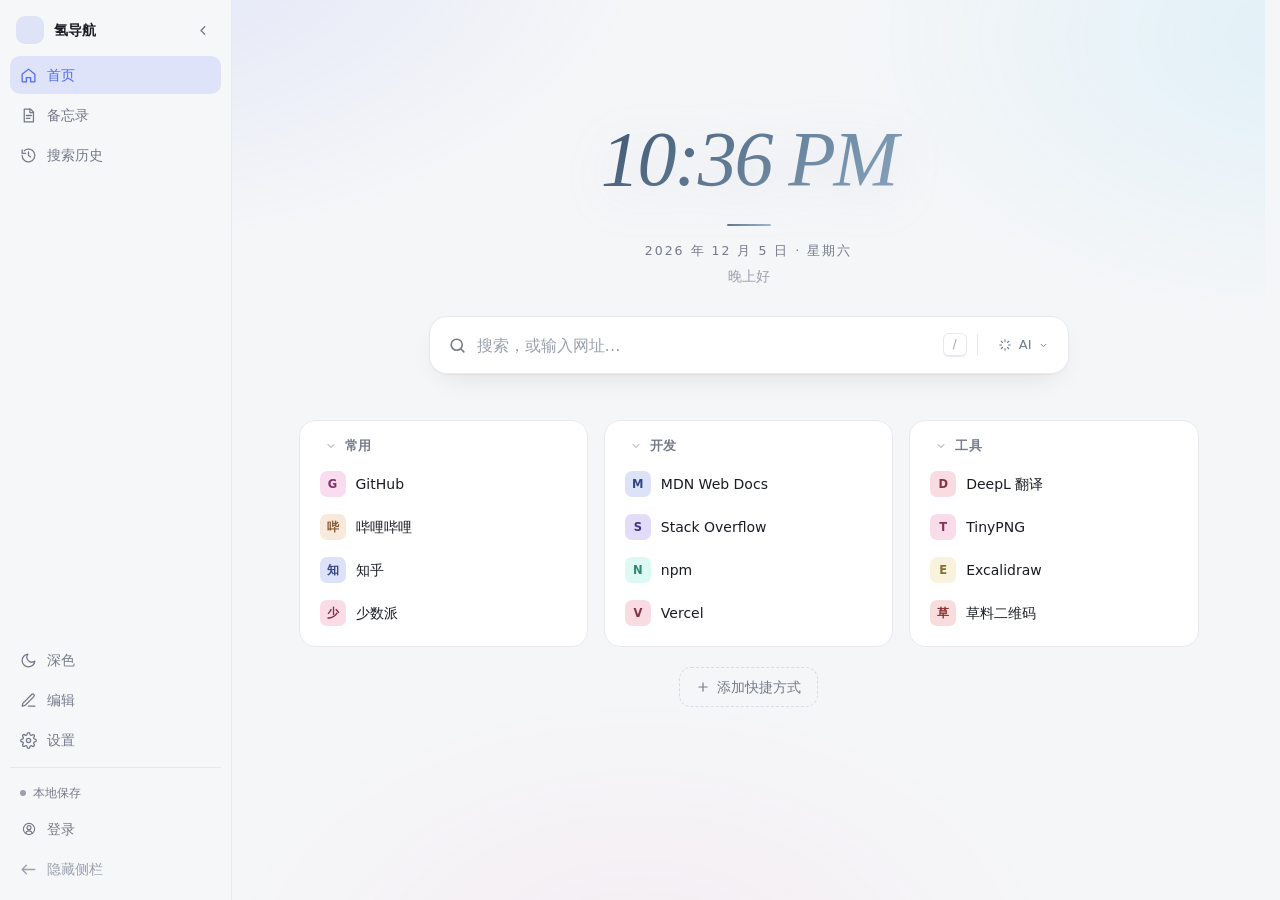
==== commit 4f0f9ab7: "refactor: 抽出同步、账号与加密 UI 模块" ====
--- a/web/index.html
+++ b/web/index.html
@@ -8,13 +8,15 @@
   <meta name="color-scheme" content="light dark" />
   <meta name="theme-color" content="#f5f6f8" />
   <link rel="manifest" href="manifest.webmanifest" />
-  <link rel="apple-touch-icon" href="assets/icon-192.png" />
-  <link rel="icon" href="data:image/svg+xml,%3Csvg xmlns='http://www.w3.org/2000/svg' viewBox='0 0 64 64'%3E%3Crect width='64' height='64' rx='16' fill='%234f6bf5'/%3E%3Cpath d='M20 41c0-9 5.4-16 12-16s12 7 12 16' fill='none' stroke='%23fff' stroke-width='6' stroke-linecap='round'/%3E%3Ccircle cx='32' cy='46' r='2.6' fill='%23fff'/%3E%3C/svg%3E" />
-  <script src="boot.js?v=20261029-43"></script>
-  <link rel="stylesheet" href="styles.css?v=20261029-43" />
-  <link rel="stylesheet" href="search.css?v=20261029-43" />
-  <link rel="stylesheet" href="memo-batch.css?v=20261029-43" />
-  <link rel="stylesheet" href="select.css?v=20261029-43" />
+  <link rel="icon" href="/favicon.ico" sizes="32x32" />
+  <link rel="icon" type="image/png" href="/assets/favicon-32.png" sizes="32x32" />
+  <link rel="icon" type="image/png" href="/assets/icon-192.png" sizes="192x192" />
+  <link rel="apple-touch-icon" href="/assets/apple-touch-icon.png" />
+  <script src="boot.js?v=20261030-52"></script>
+  <link rel="stylesheet" href="styles.css?v=20261030-52" />
+  <link rel="stylesheet" href="search.css?v=20261030-52" />
+  <link rel="stylesheet" href="memo-batch.css?v=20261030-52" />
+  <link rel="stylesheet" href="select.css?v=20261030-52" />
 </head>
 <body>
   <div class="bg" aria-hidden="true"></div>
@@ -23,11 +25,7 @@
     <div class="sidebar-head">
       <a class="brand" id="brand-link" href="./" title="氢导航">
         <span class="brand-mark" aria-hidden="true">
-          <svg width="18" height="18" viewBox="0 0 24 24" fill="none" stroke="currentColor" stroke-width="2.1" stroke-linecap="round" aria-hidden="true">
-            <path d="M5 16c0-3.3 2-6 4.5-6S14 12.7 14 16" />
-            <circle cx="9.5" cy="18" r="1" fill="currentColor" stroke="none" />
-            <path d="M16.5 6.5a5 5 0 0 1 0 9" />
-          </svg>
+          <span class="brand-logo"></span>
         </span>
         <span class="sidebar-text">氢导航</span>
         <span class="brand-expand" aria-hidden="true" hidden>
@@ -234,7 +232,7 @@
     <header class="ai-results-header">
       <a class="ai-results-brand" href="/" aria-label="返回首页">
         <span class="ai-results-brand-mark" id="ai-results-brand-mark" aria-hidden="true">
-          <svg width="20" height="20" viewBox="0 0 24 24" fill="none" stroke="currentColor" stroke-width="2.1" stroke-linecap="round" aria-hidden="true"><path d="M5 16c0-3.3 2-6 4.5-6S14 12.7 14 16" /><circle cx="9.5" cy="18" r="1" fill="currentColor" stroke="none" /><path d="M16.5 6.5a5 5 0 0 1 0 9" /></svg>
+          <span class="brand-logo"></span>
         </span>
         <span class="ai-results-brand-name" id="ai-results-brand-name">氢导航</span>
       </a>
@@ -358,7 +356,7 @@
   </section>
 
   <!-- 快速记录 -->
-  <dialog id="memo-capture-dialog" aria-labelledby="memo-capture-title">
+  <template data-dialog-template="memo-capture-dialog"><dialog id="memo-capture-dialog" aria-labelledby="memo-capture-title">
     <div class="dialog-head">
       <h2 id="memo-capture-title">快速记录</h2>
       <button class="icon-close" type="button" data-close-dialog aria-label="关闭">
@@ -375,7 +373,7 @@
       <button class="btn" type="button" data-close-dialog>取消</button>
       <button class="btn btn-primary" id="memo-capture-save" type="button">保存</button>
     </div>
-  </dialog>
+  </dialog></template>
 
   <!-- 隐私空间 -->
   <section class="privacy-view" id="privacy-view" hidden aria-label="隐私空间">
@@ -427,7 +425,7 @@
   </section>
 
   <!-- 添加 / 编辑快捷方式 -->
-  <dialog id="link-dialog" aria-labelledby="link-dialog-title">
+  <template data-dialog-template="link-dialog"><dialog id="link-dialog" aria-labelledby="link-dialog-title">
     <form id="link-form" novalidate>
       <div class="dialog-head">
         <h2 id="link-dialog-title">添加快捷方式</h2>
@@ -462,10 +460,10 @@
         <button class="btn btn-primary" id="link-submit" type="submit">保存</button>
       </div>
     </form>
-  </dialog>
+  </dialog></template>
 
   <!-- 新建 / 重命名分组 -->
-  <dialog id="bookmark-import-dialog" class="bookmark-import-dialog" aria-labelledby="bookmark-import-title">
+  <template data-dialog-template="bookmark-import-dialog"><dialog id="bookmark-import-dialog" class="bookmark-import-dialog" aria-labelledby="bookmark-import-title">
     <div class="dialog-head">
       <h2 id="bookmark-import-title">预览书签导入</h2>
       <button class="icon-close" type="button" data-close-dialog aria-label="关闭">
@@ -482,9 +480,9 @@
       <button class="btn" type="button" data-close-dialog>取消</button>
       <button class="btn btn-primary" id="bookmark-import-ok" type="button">导入</button>
     </div>
-  </dialog>
-
-  <dialog id="engine-add-dialog" class="engine-add-dialog" aria-labelledby="engine-add-title">
+  </dialog></template>
+
+  <template data-dialog-template="engine-add-dialog"><dialog id="engine-add-dialog" class="engine-add-dialog" aria-labelledby="engine-add-title">
     <div class="dialog-head">
       <h2 id="engine-add-title">新增搜索引擎</h2>
       <button class="icon-close" type="button" data-close-dialog aria-label="关闭">
@@ -513,9 +511,9 @@
       <button class="btn" type="button" data-close-dialog>取消</button>
       <button class="btn btn-primary" id="engine-add-btn" type="button">添加搜索引擎</button>
     </div>
-  </dialog>
-
-  <dialog id="group-dialog" aria-labelledby="group-dialog-title">
+  </dialog></template>
+
+  <template data-dialog-template="group-dialog"><dialog id="group-dialog" aria-labelledby="group-dialog-title">
     <form id="group-form">
       <div class="dialog-head">
         <h2 id="group-dialog-title">新建分组</h2>
@@ -536,11 +534,11 @@
         <button class="btn btn-primary" type="submit">保存</button>
       </div>
     </form>
-  </dialog>
+  </dialog></template>
 
   <!-- 设置 -->
     <!-- 设置与账号：左侧菜单 + 右侧内容 -->
-  <dialog id="history-dialog" class="history-dialog" aria-labelledby="history-dialog-title">
+  <template data-dialog-template="history-dialog"><dialog id="history-dialog" class="history-dialog" aria-labelledby="history-dialog-title">
     <div class="dialog-head">
       <div>
         <h2 id="history-dialog-title">搜索历史</h2>
@@ -570,7 +568,7 @@
         <button class="btn" type="button" data-close-dialog>关闭</button>
       </div>
     </div>
-  </dialog>
+  </dialog></template>
 
   <dialog id="hub-dialog" class="hub-dialog" aria-labelledby="hub-title" tabindex="-1">
     <div class="hub-shell">
@@ -987,7 +985,7 @@
     </div>
   </dialog>
 
-  <dialog id="json-import-dialog" class="bookmark-import-dialog" aria-labelledby="json-import-title">
+  <template data-dialog-template="json-import-dialog"><dialog id="json-import-dialog" class="bookmark-import-dialog" aria-labelledby="json-import-title">
     <div class="dialog-head">
       <h2 id="json-import-title">预览 JSON 导入</h2>
       <button class="icon-close" type="button" data-close-dialog aria-label="关闭">×</button>
@@ -1006,11 +1004,11 @@
       <button class="btn" type="button" data-close-dialog>取消</button>
       <button class="btn btn-primary" id="json-import-ok" type="button">合并导入</button>
     </div>
-  </dialog>
+  </dialog></template>
 
 
   <!-- Passkey 本地解锁 -->
-  <dialog id="passkey-dialog" aria-labelledby="passkey-title">
+  <template data-dialog-template="passkey-dialog"><dialog id="passkey-dialog" aria-labelledby="passkey-title">
     <div class="dialog-head">
       <h2 id="passkey-title">使用生物识别解锁</h2>
     </div>
@@ -1022,10 +1020,10 @@
       <button class="btn" id="passkey-use-password" type="button">改用密码</button>
       <button class="btn btn-primary" id="passkey-verify" type="button">使用生物识别</button>
     </div>
-  </dialog>
+  </dialog></template>
 
   <!-- 命令面板 -->
-  <dialog id="command-dialog" class="command-dialog" aria-labelledby="command-title" tabindex="-1">
+  <template data-dialog-template="command-dialog"><dialog id="command-dialog" class="command-dialog" aria-labelledby="command-title" tabindex="-1">
     <h2 class="command-sr-title" id="command-title">命令面板</h2>
     <div class="command-head">
       <svg width="16" height="16" viewBox="0 0 24 24" fill="none" stroke="currentColor" stroke-width="2" stroke-linecap="round" aria-hidden="true">
@@ -1037,10 +1035,10 @@
     </div>
     <div class="command-list" id="command-list" role="listbox" aria-label="命令结果"></div>
     <p class="command-hint">↑↓ 选择 · Enter 执行 · Esc 关闭</p>
-  </dialog>
+  </dialog></template>
 
   <!-- 隐私空间锁屏 -->
-  <dialog id="privacy-lock-dialog" aria-labelledby="privacy-lock-title" tabindex="-1">
+  <template data-dialog-template="privacy-lock-dialog"><dialog id="privacy-lock-dialog" aria-labelledby="privacy-lock-title" tabindex="-1">
     <form id="privacy-lock-form" novalidate>
       <div class="dialog-head">
         <h2 id="privacy-lock-title">隐私空间</h2>
@@ -1077,10 +1075,10 @@
         <button class="btn btn-primary" id="privacy-submit" type="submit">解锁</button>
       </div>
     </form>
-  </dialog>
+  </dialog></template>
 
   <!-- 隐私空间恢复码（创建时必须保存） -->
-  <dialog id="privacy-recovery-dialog" aria-labelledby="privacy-recovery-title">
+  <template data-dialog-template="privacy-recovery-dialog"><dialog id="privacy-recovery-dialog" aria-labelledby="privacy-recovery-title">
     <div class="dialog-head">
       <h2 id="privacy-recovery-title">保存隐私空间恢复码</h2>
     </div>
@@ -1100,13 +1098,13 @@
     <div class="dialog-foot">
       <button class="btn btn-primary" id="privacy-recovery-continue" type="button" disabled>完成</button>
     </div>
-  </dialog>
+  </dialog></template>
 
   <!-- AI 配置 -->
 
 
   <!-- 通用确认框 -->
-  <dialog id="confirm-dialog" aria-labelledby="confirm-title">
+  <template data-dialog-template="confirm-dialog"><dialog id="confirm-dialog" aria-labelledby="confirm-title">
     <div class="dialog-head">
       <h2 id="confirm-title">确认操作</h2>
     </div>
@@ -1117,14 +1115,14 @@
       <button class="btn" id="confirm-cancel" type="button">取消</button>
       <button class="btn btn-danger" id="confirm-ok" type="button">删除</button>
     </div>
-  </dialog>
+  </dialog></template>
 
 
   <!-- 账号 -->
 
 
   <!-- 开启加密 -->
-  <dialog id="encrypt-dialog" aria-labelledby="encrypt-title">
+  <template data-dialog-template="encrypt-dialog"><dialog id="encrypt-dialog" aria-labelledby="encrypt-title">
     <form id="encrypt-form" novalidate>
       <div class="dialog-head">
         <h2 id="encrypt-title">开启数据加密</h2>
@@ -1151,10 +1149,10 @@
         <button class="btn btn-primary" id="encrypt-submit" type="submit">下一步</button>
       </div>
     </form>
-  </dialog>
+  </dialog></template>
 
   <!-- 恢复码 -->
-  <dialog id="recovery-dialog" aria-labelledby="recovery-title">
+  <template data-dialog-template="recovery-dialog"><dialog id="recovery-dialog" aria-labelledby="recovery-title">
     <div class="dialog-head">
       <h2 id="recovery-title">保存恢复码</h2>
     </div>
@@ -1175,10 +1173,10 @@
       <button class="btn" type="button" data-close-dialog>取消</button>
       <button class="btn btn-primary" id="recovery-continue" type="button" disabled>完成加密</button>
     </div>
-  </dialog>
+  </dialog></template>
 
   <!-- 解锁云端数据 -->
-  <dialog id="unlock-dialog" aria-labelledby="unlock-title">
+  <template data-dialog-template="unlock-dialog"><dialog id="unlock-dialog" aria-labelledby="unlock-title">
     <form id="unlock-form" novalidate>
       <div class="dialog-head">
         <h2 id="unlock-title">解锁云端数据</h2>
@@ -1209,10 +1207,10 @@
         <button class="btn btn-primary" id="unlock-submit" type="submit">解锁</button>
       </div>
     </form>
-  </dialog>
+  </dialog></template>
 
   <!-- 关闭数据加密 -->
-  <dialog id="disable-encryption-dialog" aria-labelledby="disable-encryption-title">
+  <template data-dialog-template="disable-encryption-dialog"><dialog id="disable-encryption-dialog" aria-labelledby="disable-encryption-title">
     <form id="disable-encryption-form" novalidate>
       <div class="dialog-head">
         <h2 id="disable-encryption-title">关闭数据加密</h2>
@@ -1251,10 +1249,10 @@
         <button class="btn btn-danger" id="disable-encryption-submit" type="submit">关闭加密</button>
       </div>
     </form>
-  </dialog>
+  </dialog></template>
 
   <!-- 重新生成恢复码：验证当前密码 -->
-  <dialog id="rotate-recovery-dialog" aria-labelledby="rotate-recovery-title">
+  <template data-dialog-template="rotate-recovery-dialog"><dialog id="rotate-recovery-dialog" aria-labelledby="rotate-recovery-title">
     <form id="rotate-recovery-form" novalidate>
       <div class="dialog-head">
         <h2 id="rotate-recovery-title">重新生成恢复码</h2>
@@ -1277,10 +1275,10 @@
         <button class="btn btn-primary" id="rotate-recovery-submit" type="submit">生成新恢复码</button>
       </div>
     </form>
-  </dialog>
+  </dialog></template>
 
   <!-- 展示新的恢复码 -->
-  <dialog id="new-recovery-dialog" aria-labelledby="new-recovery-title">
+  <template data-dialog-template="new-recovery-dialog"><dialog id="new-recovery-dialog" aria-labelledby="new-recovery-title">
     <div class="dialog-head">
       <h2 id="new-recovery-title">保存新的恢复码</h2>
     </div>
@@ -1301,10 +1299,10 @@
       <button class="btn" type="button" data-close-dialog>取消</button>
       <button class="btn btn-primary" id="new-recovery-save" type="button">保存并上传</button>
     </div>
-  </dialog>
+  </dialog></template>
 
   <!-- 修改加密密码 -->
-  <dialog id="change-encryption-dialog" aria-labelledby="change-encryption-title">
+  <template data-dialog-template="change-encryption-dialog"><dialog id="change-encryption-dialog" aria-labelledby="change-encryption-title">
     <form id="change-encryption-form" novalidate>
       <div class="dialog-head">
         <h2 id="change-encryption-title">修改加密密码</h2>
@@ -1343,10 +1341,10 @@
         <button class="btn btn-primary" id="change-encryption-submit" type="submit">保存</button>
       </div>
     </form>
-  </dialog>
+  </dialog></template>
 
   <!-- 解密导入文件 -->
-  <dialog id="decrypt-file-dialog" aria-labelledby="decrypt-file-title">
+  <template data-dialog-template="decrypt-file-dialog"><dialog id="decrypt-file-dialog" aria-labelledby="decrypt-file-title">
     <form id="decrypt-file-form" novalidate>
       <div class="dialog-head">
         <h2 id="decrypt-file-title">解密备份文件</h2>
@@ -1372,10 +1370,10 @@
         <button class="btn btn-primary" id="decrypt-file-submit" type="submit">解密并导入</button>
       </div>
     </form>
-  </dialog>
+  </dialog></template>
 
   <!-- 合并选择 -->
-  <dialog id="merge-dialog" aria-labelledby="merge-title">
+  <template data-dialog-template="merge-dialog"><dialog id="merge-dialog" aria-labelledby="merge-title">
     <div class="dialog-head">
       <h2 id="merge-title">数据需要合并</h2>
     </div>
@@ -1390,10 +1388,10 @@
       <button class="btn" type="button" data-merge="local">仅用本地</button>
       <button class="btn btn-primary" type="button" data-merge="merge">合并</button>
     </div>
-  </dialog>
+  </dialog></template>
 
   <!-- 重置密码 -->
-  <dialog id="reset-dialog" aria-labelledby="reset-title">
+  <template data-dialog-template="reset-dialog"><dialog id="reset-dialog" aria-labelledby="reset-title">
     <form id="reset-form" novalidate>
       <div class="dialog-head">
         <h2 id="reset-title">设置新密码</h2>
@@ -1419,10 +1417,10 @@
         <button class="btn btn-primary" id="reset-submit" type="submit">保存</button>
       </div>
     </form>
-  </dialog>
+  </dialog></template>
 
   <!-- 历史版本 -->
-  <dialog id="revisions-dialog" class="history-dialog" aria-labelledby="revisions-title">
+  <template data-dialog-template="revisions-dialog"><dialog id="revisions-dialog" class="history-dialog" aria-labelledby="revisions-title">
     <div class="dialog-head">
       <h2 id="revisions-title">历史版本</h2>
       <button class="icon-close" type="button" data-close-dialog aria-label="关闭">
@@ -1444,10 +1442,10 @@
     <div class="dialog-foot">
       <button class="btn" type="button" data-close-dialog>关闭</button>
     </div>
-  </dialog>
+  </dialog></template>
 
   <!-- 修改邮箱 -->
-  <dialog id="change-email-dialog" aria-labelledby="change-email-title">
+  <template data-dialog-template="change-email-dialog"><dialog id="change-email-dialog" aria-labelledby="change-email-title">
     <form id="change-email-form" novalidate>
       <div class="dialog-head">
         <h2 id="change-email-title">修改邮箱</h2>
@@ -1475,10 +1473,10 @@
         <button class="btn btn-primary" id="change-email-submit" type="submit">发送确认邮件</button>
       </div>
     </form>
-  </dialog>
+  </dialog></template>
 
   <!-- 修改登录密码 -->
-  <dialog id="change-password-dialog" aria-labelledby="change-password-title">
+  <template data-dialog-template="change-password-dialog"><dialog id="change-password-dialog" aria-labelledby="change-password-title">
     <form id="change-password-form" novalidate>
       <div class="dialog-head">
         <h2 id="change-password-title">修改登录密码</h2>
@@ -1509,10 +1507,10 @@
         <button class="btn btn-primary" id="change-password-submit" type="submit">保存</button>
       </div>
     </form>
-  </dialog>
+  </dialog></template>
 
   <!-- 删除账号 -->
-  <dialog id="delete-dialog" aria-labelledby="delete-title">
+  <template data-dialog-template="delete-dialog"><dialog id="delete-dialog" aria-labelledby="delete-title">
     <form id="delete-form" novalidate>
       <div class="dialog-head">
         <h2 id="delete-title">删除账号</h2>
@@ -1535,23 +1533,29 @@
         <button class="btn btn-danger" id="delete-submit" type="submit">永久删除</button>
       </div>
     </form>
-  </dialog>
+  </dialog></template>
 
   <div class="toast" id="toast" role="status" aria-live="polite" popover="manual">
     <span class="toast-message" id="toast-message"></span>
     <button class="toast-action" id="toast-action" type="button" hidden>撤销</button>
   </div>
 
-  <script src="lib/core.js?v=20261029-43" defer></script>
-  <script src="lib/store.js?v=20261029-43" defer></script>
-  <script src="lib/render.js?v=20261029-43" defer></script>
-  <script src="lib/data.js?v=20261029-43" defer></script>
-  <script src="select.js?v=20261029-43" defer></script>
-  <script src="lib/dialog.js?v=20261029-43" defer></script>
-  <script src="avatars.js?v=20261029-43" defer></script>
-  <script src="crypto.js?v=20261029-43" defer></script>
-  <script src="device-vault.js?v=20261029-43" defer></script>
-  <script src="secrets.js?v=20261029-43" defer></script>
-  <script src="app.js?v=20261029-43" defer></script>
+  <script src="lib/core.js?v=20261030-52" defer></script>
+  <script src="lib/store.js?v=20261030-52" defer></script>
+  <script src="lib/render.js?v=20261030-52" defer></script>
+  <script src="lib/data.js?v=20261030-52" defer></script>
+  <script src="lib/engines.js?v=20261030-52" defer></script>
+  <script src="lib/merge.js?v=20261030-52" defer></script>
+  <script src="lib/settings.js?v=20261030-52" defer></script>
+  <script src="lib/account.js?v=20261030-52" defer></script>
+  <script src="lib/sync.js?v=20261030-52" defer></script>
+  <script src="lib/crypto-ui.js?v=20261030-52" defer></script>
+  <script src="lib/revisions.js?v=20261030-52" defer></script>
+  <script src="select.js?v=20261030-52" defer></script>
+  <script src="lib/dialog.js?v=20261030-52" defer></script>
+  <script src="crypto.js?v=20261030-52" defer></script>
+  <script src="device-vault.js?v=20261030-52" defer></script>
+  <script src="secrets.js?v=20261030-52" defer></script>
+  <script src="app.js?v=20261030-52" defer></script>
 </body>
 </html>
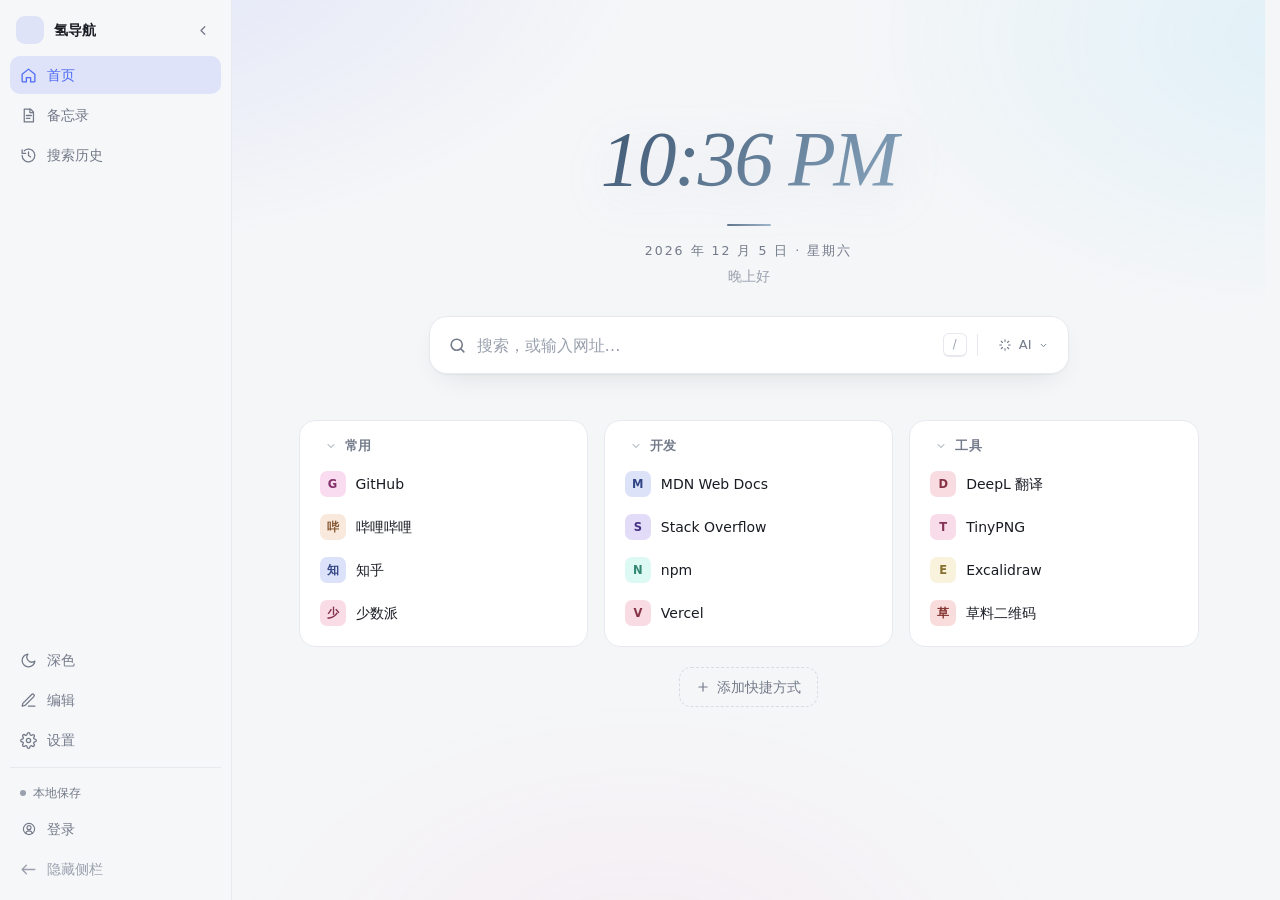
==== commit 4077d850: "refactor: 抽出事件绑定并整理 web 目录为 js/css/assets" ====
--- a/web/index.html
+++ b/web/index.html
@@ -8,15 +8,15 @@
   <meta name="color-scheme" content="light dark" />
   <meta name="theme-color" content="#f5f6f8" />
   <link rel="manifest" href="manifest.webmanifest" />
-  <link rel="icon" href="/favicon.ico" sizes="32x32" />
-  <link rel="icon" type="image/png" href="/assets/favicon-32.png" sizes="32x32" />
-  <link rel="icon" type="image/png" href="/assets/icon-192.png" sizes="192x192" />
-  <link rel="apple-touch-icon" href="/assets/apple-touch-icon.png" />
-  <script src="boot.js?v=20261030-52"></script>
-  <link rel="stylesheet" href="styles.css?v=20261030-52" />
-  <link rel="stylesheet" href="search.css?v=20261030-52" />
-  <link rel="stylesheet" href="memo-batch.css?v=20261030-52" />
-  <link rel="stylesheet" href="select.css?v=20261030-52" />
+  <link rel="icon" href="/favicon.ico?v=2" />
+  <link rel="icon" type="image/png" href="/assets/favicon-32.png?v=2" sizes="32x32" />
+  <link rel="icon" type="image/png" href="/assets/icon-192.png?v=2" sizes="192x192" />
+  <link rel="apple-touch-icon" href="/assets/apple-touch-icon.png?v=2" />
+  <script src="js/boot.js?v=20261030-56"></script>
+  <link rel="stylesheet" href="css/styles.css?v=20261030-56" />
+  <link rel="stylesheet" href="css/search.css?v=20261030-56" />
+  <link rel="stylesheet" href="css/memo-batch.css?v=20261030-56" />
+  <link rel="stylesheet" href="css/select.css?v=20261030-56" />
 </head>
 <body>
   <div class="bg" aria-hidden="true"></div>
@@ -1540,22 +1540,22 @@
     <button class="toast-action" id="toast-action" type="button" hidden>撤销</button>
   </div>
 
-  <script src="lib/core.js?v=20261030-52" defer></script>
-  <script src="lib/store.js?v=20261030-52" defer></script>
-  <script src="lib/render.js?v=20261030-52" defer></script>
-  <script src="lib/data.js?v=20261030-52" defer></script>
-  <script src="lib/engines.js?v=20261030-52" defer></script>
-  <script src="lib/merge.js?v=20261030-52" defer></script>
-  <script src="lib/settings.js?v=20261030-52" defer></script>
-  <script src="lib/account.js?v=20261030-52" defer></script>
-  <script src="lib/sync.js?v=20261030-52" defer></script>
-  <script src="lib/crypto-ui.js?v=20261030-52" defer></script>
-  <script src="lib/revisions.js?v=20261030-52" defer></script>
-  <script src="select.js?v=20261030-52" defer></script>
-  <script src="lib/dialog.js?v=20261030-52" defer></script>
-  <script src="crypto.js?v=20261030-52" defer></script>
-  <script src="device-vault.js?v=20261030-52" defer></script>
-  <script src="secrets.js?v=20261030-52" defer></script>
-  <script src="app.js?v=20261030-52" defer></script>
+  <script src="js/lib/core.js?v=20261030-56" defer></script>
+  <script src="js/lib/store.js?v=20261030-56" defer></script>
+  <script src="js/lib/render.js?v=20261030-56" defer></script>
+  <script src="js/lib/data.js?v=20261030-56" defer></script>
+  <script src="js/lib/engines.js?v=20261030-56" defer></script>
+  <script src="js/lib/merge.js?v=20261030-56" defer></script>
+  <script src="js/lib/account.js?v=20261030-56" defer></script>
+  <script src="js/lib/sync.js?v=20261030-56" defer></script>
+  <script src="js/lib/crypto-ui.js?v=20261030-56" defer></script>
+  <script src="js/lib/revisions.js?v=20261030-56" defer></script>
+  <script src="js/select.js?v=20261030-56" defer></script>
+  <script src="js/lib/dialog.js?v=20261030-56" defer></script>
+  <script src="js/crypto.js?v=20261030-56" defer></script>
+  <script src="js/device-vault.js?v=20261030-56" defer></script>
+  <script src="js/secrets.js?v=20261030-56" defer></script>
+  <script src="js/lib/events.js?v=20261030-56" defer></script>
+  <script src="js/app.js?v=20261030-56" defer></script>
 </body>
 </html>
--- a/web/css/styles.css
+++ b/web/css/styles.css
@@ -0,0 +1,5675 @@
+/* ==========================================================================
+   氢导航 — 样式
+   明暗（data-theme）× 风格（data-season）两组属性共同决定颜色，
+   所有颜色集中在下面这些变量里。
+   ========================================================================== */
+
+:root {
+  --page: 960px;
+  --radius: 16px;
+  --sidebar-w: 232px;
+  --sidebar-w-collapsed: 64px;
+  --season-accent: #4f6bf5;
+
+  --bg: #f5f6f8;
+  --surface: #ffffff;
+  --field: #f6f7fa;
+  --hover: #f0f2f6;
+  --border: #e7e9ef;
+  --border-strong: #d8dbe4;
+  --text: #191c23;
+  --muted: #737a89;
+  --muted-2: #9aa1ae;
+  --accent: #4f6bf5;
+  --accent-strong: #4055d8;
+  --accent-soft: rgba(79, 107, 245, 0.14);
+  --on-accent: #ffffff;
+  --danger: #d93a40;
+  --on-danger: #ffffff;
+  --danger-soft: rgba(217, 58, 64, 0.1);
+  --ok: #1f9d63;
+  --warn: #b7791f;
+  --icon-bg: #f1f3f8;
+
+  --glow-1: rgba(99, 124, 255, 0.13);
+  --glow-2: rgba(56, 204, 255, 0.1);
+  --glow-3: rgba(255, 128, 178, 0.07);
+
+  --shadow-sm: none;
+  --shadow: 0 1px 2px rgba(18, 24, 40, 0.04), 0 10px 30px -14px rgba(18, 24, 40, 0.16);
+  --shadow-lg: 0 24px 70px -24px rgba(18, 24, 40, 0.38), 0 2px 8px rgba(18, 24, 40, 0.05);
+
+  --font: -apple-system, BlinkMacSystemFont, "Segoe UI", "PingFang SC", "Hiragino Sans GB",
+    "Microsoft YaHei", "Noto Sans SC", system-ui, sans-serif;
+}
+
+/* ---------- 季节风格：浅色 ---------- */
+
+html[data-season="spring"] {
+  --bg: #f4f8f3;
+  --surface: #fcfefc;
+  --field: #f0f6f1;
+  --hover: #eef6ef;
+  --border: #e1ece3;
+  --border-strong: #cfdfd3;
+  --accent: #2f7a4f;
+  --accent-strong: #2f7a4f;
+  --accent-soft: rgba(47, 122, 79, 0.13);
+  --icon-bg: #eef5ef;
+  --glow-1: rgba(76, 175, 120, 0.14);
+  --glow-2: rgba(244, 164, 150, 0.1);
+  --glow-3: rgba(180, 230, 190, 0.1);
+  --season-accent: #2f7a4f;
+}
+
+html[data-season="summer"] {
+  --bg: #f2fafb;
+  --surface: #fbfeff;
+  --field: #eef7f9;
+  --hover: #ecf7f9;
+  --border: #dfeef1;
+  --border-strong: #cde2e6;
+  --accent: #0e7f92;
+  --accent-strong: #0e7f92;
+  --accent-soft: rgba(14, 127, 146, 0.12);
+  --icon-bg: #ecf6f8;
+  --glow-1: rgba(14, 165, 183, 0.14);
+  --glow-2: rgba(250, 204, 21, 0.1);
+  --glow-3: rgba(125, 211, 252, 0.12);
+  --season-accent: #0e7f92;
+}
+
+html[data-season="autumn"] {
+  --bg: #faf6ef;
+  --surface: #fffdfa;
+  --field: #f8f2e9;
+  --hover: #f7f0e6;
+  --border: #eee3d5;
+  --border-strong: #e0d0bc;
+  --accent: #b45309;
+  --accent-strong: #b45309;
+  --accent-soft: rgba(180, 83, 9, 0.12);
+  --icon-bg: #f6f0e6;
+  --glow-1: rgba(217, 119, 6, 0.14);
+  --glow-2: rgba(245, 158, 11, 0.1);
+  --glow-3: rgba(190, 90, 50, 0.07);
+  --season-accent: #b45309;
+}
+
+html[data-season="winter"] {
+  --bg: #eef4fb;
+  --surface: #fcfeff;
+  --field: #eef5fc;
+  --hover: #e8f1fa;
+  --border: #dbe7f3;
+  --border-strong: #c9d9ea;
+  --accent: #3e6a8a;
+  --accent-strong: #3e6a8a;
+  --accent-soft: rgba(62, 106, 138, 0.13);
+  --icon-bg: #edf4fb;
+  --glow-1: rgba(130, 180, 255, 0.2);
+  --glow-2: rgba(210, 225, 245, 0.14);
+  --glow-3: rgba(167, 139, 250, 0.08);
+  --season-accent: #3e6a8a;
+}
+
+html[data-theme="dark"] {
+  color-scheme: dark;
+
+  --bg: #0e1014;
+  --surface: #161920;
+  --field: #1c2027;
+  --hover: #1e232b;
+  --border: #262b34;
+  --border-strong: #343b46;
+  --text: #eceef3;
+  --muted: #8b93a1;
+  --muted-2: #6b7380;
+  --accent: #7c92ff;
+  --accent-strong: #7c92ff;
+  --accent-soft: rgba(124, 146, 255, 0.16);
+  --on-accent: #0d1020;
+  --danger: #ff6369;
+  --on-danger: #2b0b0d;
+  --danger-soft: rgba(255, 99, 105, 0.12);
+  --ok: #4ade80;
+  --warn: #eab308;
+  --icon-bg: #222731;
+
+  --glow-1: rgba(79, 107, 245, 0.18);
+  --glow-2: rgba(56, 204, 255, 0.09);
+  --glow-3: rgba(255, 128, 178, 0.06);
+
+  --shadow-sm: none;
+  --shadow: 0 1px 2px rgba(0, 0, 0, 0.3), 0 16px 40px -20px rgba(0, 0, 0, 0.6);
+  --shadow-lg: 0 24px 70px -24px rgba(0, 0, 0, 0.8), 0 2px 8px rgba(0, 0, 0, 0.4);
+  --season-accent: #7c92ff;
+}
+
+/* ---------- 季节风格：深色 ---------- */
+
+html[data-theme="dark"][data-season="spring"] {
+  --bg: #0c1410;
+  --surface: #131c16;
+  --field: #18231b;
+  --hover: #1a271e;
+  --border: #223028;
+  --border-strong: #31443a;
+  --accent: #7cc79b;
+  --accent-strong: #7cc79b;
+  --accent-soft: rgba(124, 199, 155, 0.16);
+  --on-accent: #0b1710;
+  --icon-bg: #1b2820;
+  --glow-1: rgba(76, 175, 120, 0.16);
+  --glow-2: rgba(244, 164, 150, 0.07);
+  --glow-3: rgba(124, 199, 155, 0.07);
+  --season-accent: #7cc79b;
+}
+
+html[data-theme="dark"][data-season="summer"] {
+  --bg: #071316;
+  --surface: #0e1d20;
+  --field: #12272b;
+  --hover: #163035;
+  --border: #1d353b;
+  --border-strong: #2a4a51;
+  --accent: #5ed3e0;
+  --accent-strong: #5ed3e0;
+  --accent-soft: rgba(94, 211, 224, 0.16);
+  --on-accent: #06181b;
+  --icon-bg: #12292e;
+  --glow-1: rgba(14, 165, 183, 0.18);
+  --glow-2: rgba(250, 204, 21, 0.07);
+  --glow-3: rgba(125, 211, 252, 0.08);
+  --season-accent: #5ed3e0;
+}
+
+html[data-theme="dark"][data-season="autumn"] {
+  --bg: #14100b;
+  --surface: #1d1711;
+  --field: #261d14;
+  --hover: #2b2117;
+  --border: #33281c;
+  --border-strong: #4a3a28;
+  --accent: #e8b06a;
+  --accent-strong: #e8b06a;
+  --accent-soft: rgba(232, 176, 106, 0.15);
+  --on-accent: #1a1108;
+  --icon-bg: #241c13;
+  --glow-1: rgba(217, 119, 6, 0.16);
+  --glow-2: rgba(245, 158, 11, 0.08);
+  --glow-3: rgba(190, 90, 50, 0.06);
+  --season-accent: #e8b06a;
+}
+
+html[data-theme="dark"][data-season="winter"] {
+  --bg: #0b1016;
+  --surface: #121921;
+  --field: #17212b;
+  --hover: #1b2732;
+  --border: #24313e;
+  --border-strong: #34475a;
+  --accent: #a9c7e8;
+  --accent-strong: #a9c7e8;
+  --accent-soft: rgba(169, 199, 232, 0.16);
+  --on-accent: #0b1420;
+  --icon-bg: #16202a;
+  --glow-1: rgba(148, 197, 255, 0.18);
+  --glow-2: rgba(226, 232, 240, 0.08);
+  --glow-3: rgba(167, 139, 250, 0.07);
+  --season-accent: #a9c7e8;
+}
+
+/* ---------- 基础 ---------- */
+
+*,
+*::before,
+*::after {
+  box-sizing: border-box;
+}
+
+html {
+  height: 100%;
+  scrollbar-gutter: stable;
+}
+
+body {
+  margin: 0;
+  min-height: 100vh;
+  padding-left: var(--sidebar-w);
+  display: flex;
+  flex-direction: column;
+  font-family: var(--font);
+  font-size: 14px;
+  line-height: 1.5;
+  color: var(--text);
+  background: var(--bg);
+  -webkit-font-smoothing: antialiased;
+  -moz-osx-font-smoothing: grayscale;
+  transition: padding-left 0.22s ease, padding-right 0.22s ease,
+    background-color 0.3s ease, color 0.3s ease;
+}
+
+[hidden] {
+  display: none !important;
+}
+
+button,
+input,
+select {
+  font: inherit;
+  color: inherit;
+}
+
+button {
+  padding: 0;
+  border: 0;
+  background: none;
+  cursor: pointer;
+  -webkit-tap-highlight-color: transparent;
+}
+
+button:disabled {
+  cursor: not-allowed;
+  opacity: 0.55;
+}
+
+a {
+  color: inherit;
+}
+
+::selection {
+  background: var(--accent-soft);
+}
+
+:focus-visible {
+  outline: 2px solid var(--accent);
+  outline-offset: 2px;
+}
+
+.bg {
+  position: fixed;
+  inset: 0;
+  z-index: -1;
+  pointer-events: none;
+  background:
+    radial-gradient(55rem 32rem at 8% -8%, var(--glow-1), transparent 62%),
+    radial-gradient(48rem 30rem at 102% 4%, var(--glow-2), transparent 60%),
+    radial-gradient(40rem 26rem at 50% 108%, var(--glow-3), transparent 65%);
+}
+
+.page {
+  flex: 1 0 auto;
+  width: 100%;
+  max-width: var(--page);
+  margin: 0 auto;
+  padding: clamp(56px, 13vh, 118px) 24px 40px;
+}
+
+/* ---------- 时间与问候 ---------- */
+
+.hero {
+  text-align: center;
+}
+
+.hero-clock {
+  --clock-a: var(--text);
+  --clock-b: var(--muted);
+  --clock-glow: color-mix(in srgb, var(--clock-b) 24%, transparent);
+  display: flex;
+  flex-direction: column;
+  align-items: center;
+}
+
+/* 编辑式艺术字：衬线展示体 + 四季渐变。字体全部来自本机字体栈，不引入网络依赖。 */
+.clock {
+  display: block;
+  font-family: "Didot", "Bodoni MT", "Playfair Display", "Iowan Old Style",
+    "Palatino Linotype", "Songti SC", "Noto Serif SC", "STSong", "SimSun", serif;
+  font-style: italic;
+  font-weight: 500;
+  font-size: clamp(50px, 7.2vw, 78px);
+  /* 给斜体数字的右侧伸出留出绘制空间，避免 background-clip: text 截掉秒数边缘 */
+  padding: 0.04em 0.12em 0.08em;
+  line-height: 1;
+  letter-spacing: -0.03em;
+  font-variant-numeric: tabular-nums;
+  color: var(--clock-a);
+  filter: drop-shadow(0 10px 24px var(--clock-glow));
+}
+
+@supports ((-webkit-background-clip: text) or (background-clip: text)) {
+  .clock {
+    background-image: linear-gradient(132deg, var(--clock-a), var(--clock-b));
+    background-repeat: no-repeat;
+    -webkit-background-clip: text;
+    background-clip: text;
+    color: transparent;
+    -webkit-text-fill-color: transparent;
+  }
+}
+
+html[data-clock-season="spring"] .hero-clock {
+  --clock-a: #3f6b4f;
+  --clock-b: #b36f88;
+  --clock-glow: rgba(179, 111, 136, 0.2);
+}
+
+html[data-clock-season="summer"] .hero-clock {
+  --clock-a: #0f6b78;
+  --clock-b: #4c90d6;
+  --clock-glow: rgba(76, 144, 214, 0.2);
+}
+
+html[data-clock-season="autumn"] .hero-clock {
+  --clock-a: #8a4a20;
+  --clock-b: #c88a3a;
+  --clock-glow: rgba(200, 138, 58, 0.22);
+}
+
+html[data-clock-season="winter"] .hero-clock {
+  --clock-a: #3d5570;
+  --clock-b: #8aa6bf;
+  --clock-glow: rgba(138, 166, 191, 0.22);
+}
+
+html[data-theme="dark"][data-clock-season="spring"] .hero-clock {
+  --clock-a: #b9e0c2;
+  --clock-b: #f3bacb;
+  --clock-glow: rgba(243, 186, 203, 0.18);
+}
+
+html[data-theme="dark"][data-clock-season="summer"] .hero-clock {
+  --clock-a: #8fe0e8;
+  --clock-b: #a9c9ff;
+  --clock-glow: rgba(169, 201, 255, 0.18);
+}
+
+html[data-theme="dark"][data-clock-season="autumn"] .hero-clock {
+  --clock-a: #f0b47a;
+  --clock-b: #ffd9a3;
+  --clock-glow: rgba(255, 217, 163, 0.16);
+}
+
+html[data-theme="dark"][data-clock-season="winter"] .hero-clock {
+  --clock-a: #bcd4e8;
+  --clock-b: #e8f3fb;
+  --clock-glow: rgba(232, 243, 251, 0.16);
+}
+
+.clock.is-ticking {
+  animation: clock-tick 0.4s cubic-bezier(0.22, 0.61, 0.36, 1) both;
+}
+
+@keyframes clock-tick {
+  from {
+    opacity: 0.35;
+    transform: translateY(3px);
+  }
+  to {
+    opacity: 1;
+    transform: none;
+  }
+}
+
+.hero-accent {
+  display: block;
+  width: 44px;
+  height: 2px;
+  margin-top: clamp(14px, 2.2vh, 22px);
+  background: linear-gradient(90deg, var(--clock-a), var(--clock-b));
+  border-radius: 2px;
+  opacity: 0.8;
+}
+
+.hero-meta {
+  display: flex;
+  flex-direction: column;
+  gap: 5px;
+  align-items: center;
+  margin-top: 16px;
+}
+
+.hero-date {
+  margin: 0;
+  font-size: 12.5px;
+  letter-spacing: 0.16em;
+  color: var(--muted);
+}
+
+.hero-greeting {
+  margin: 0;
+  font-size: 13.5px;
+  color: var(--muted-2);
+}
+
+.hero-dot {
+  display: none;
+}
+
+/* 极简样式：回到旧版的单行 meta */
+html[data-clock="minimal"] .clock {
+  font-size: clamp(38px, 5.2vw, 52px);
+  font-style: normal;
+  font-weight: 300;
+  line-height: 1;
+  letter-spacing: -0.03em;
+}
+
+html[data-clock="minimal"] .hero-accent {
+  display: none;
+}
+
+html[data-clock="minimal"] .hero-meta {
+  flex-direction: row;
+  /* 行内排列时 align-items 只作用于纵轴，需显式居中以对齐上方的时钟 */
+  justify-content: center;
+  flex-wrap: wrap;
+  gap: 8px;
+  margin-top: 14px;
+  font-size: 13.5px;
+}
+
+html[data-clock="minimal"] .hero-date {
+  font-size: 13.5px;
+  letter-spacing: 0;
+}
+
+html[data-clock="minimal"] .hero-dot {
+  display: inline;
+  color: var(--muted-2);
+  opacity: 0.7;
+}
+
+/* ---------- 搜索 ---------- */
+
+.search {
+  display: flex;
+  align-items: center;
+  gap: 10px;
+  width: 100%;
+  max-width: 640px;
+  height: 58px;
+  margin: 30px auto 0;
+  padding: 0 10px 0 18px;
+  background: var(--surface);
+  border: 1px solid var(--border);
+  border-radius: 18px;
+  box-shadow: var(--shadow);
+  transition: border-color 0.18s ease, box-shadow 0.18s ease;
+}
+
+.search:focus-within {
+  border-color: var(--accent);
+  box-shadow: 0 0 0 4px var(--accent-soft), var(--shadow);
+}
+
+.search-icon {
+  flex: none;
+  color: var(--muted);
+}
+
+.search input {
+  flex: 1 1 auto;
+  min-width: 0;
+  height: 100%;
+  padding: 0;
+  border: 0;
+  background: transparent;
+  font-size: 16px;
+  color: var(--text);
+}
+
+.search input::placeholder {
+  color: var(--muted-2);
+}
+
+.search input:focus {
+  outline: none;
+}
+
+.search input::-webkit-search-cancel-button,
+.search input::-webkit-search-decoration {
+  display: none;
+}
+
+.search-kbd {
+  flex: none;
+  display: grid;
+  place-items: center;
+  min-width: 24px;
+  height: 24px;
+  padding: 0 6px;
+  border: 1px solid var(--border);
+  border-bottom-width: 2px;
+  border-radius: 6px;
+  font-family: inherit;
+  font-size: 11.5px;
+  color: var(--muted-2);
+  transition: opacity 0.15s ease;
+}
+
+.search:focus-within .search-kbd {
+  opacity: 0;
+}
+
+.search-divider {
+  flex: none;
+  width: 1px;
+  height: 22px;
+  background: var(--border);
+}
+
+/* 搜索引擎切换 */
+
+.engine {
+  position: relative;
+  flex: none;
+}
+
+.engine-btn {
+  display: flex;
+  align-items: center;
+  gap: 6px;
+  height: 36px;
+  padding: 0 10px;
+  border-radius: 10px;
+  font-size: 13.5px;
+  font-weight: 500;
+  color: var(--muted);
+  transition: background-color 0.15s ease, color 0.15s ease;
+}
+
+.engine-btn:hover {
+  background: var(--hover);
+  color: var(--text);
+}
+
+.engine-btn svg {
+  opacity: 0.7;
+}
+
+.engine-menu {
+  position: absolute;
+  top: calc(100% + 10px);
+  right: 0;
+  z-index: 30;
+  display: flex;
+  flex-direction: column;
+  gap: 2px;
+  width: 200px;
+  padding: 6px;
+  background: var(--surface);
+  border: 1px solid var(--border);
+  border-radius: 12px;
+  box-shadow: var(--shadow-lg);
+}
+
+.engine-option {
+  display: flex;
+  align-items: center;
+  justify-content: space-between;
+  gap: 8px;
+  height: 34px;
+  padding: 0 10px;
+  border-radius: 8px;
+  font-size: 13.5px;
+  text-align: left;
+  color: var(--text);
+}
+
+.engine-option:hover,
+.engine-option:focus-visible {
+  background: var(--hover);
+  outline: none;
+}
+
+.engine-option[aria-selected="true"] {
+  color: var(--accent);
+  font-weight: 600;
+}
+
+.engine-option kbd {
+  padding: 1px 5px;
+  border-radius: 5px;
+  background: var(--field);
+  font-family: inherit;
+  font-size: 11px;
+  color: var(--muted-2);
+}
+
+/* ---------- 快捷方式 ---------- */
+
+.groups {
+  display: grid;
+  grid-template-columns: repeat(auto-fill, minmax(250px, 1fr));
+  gap: 16px;
+  max-width: 900px;
+  margin: 46px auto 0;
+}
+
+.group {
+  min-width: 0;
+  padding: 14px 12px 12px;
+  background: var(--surface);
+  border: 1px solid var(--border);
+  border-radius: var(--radius);
+  box-shadow: var(--shadow-sm);
+  transition: border-color 0.2s ease;
+}
+
+body.editing .group {
+  border-color: color-mix(in srgb, var(--accent) 38%, var(--border));
+}
+
+.group-head {
+  display: flex;
+  align-items: center;
+  justify-content: space-between;
+  gap: 8px;
+  min-height: 26px;
+  padding: 0 8px 6px;
+}
+
+.group-title {
+  margin: 0;
+  overflow: hidden;
+  font-size: 12.5px;
+  font-weight: 600;
+  letter-spacing: 0.04em;
+  color: var(--muted);
+  text-overflow: ellipsis;
+  white-space: nowrap;
+}
+
+body.editing .group-title {
+  cursor: pointer;
+}
+
+body.editing .group-title:hover {
+  color: var(--text);
+}
+
+.group-actions {
+  display: none;
+  flex: none;
+  gap: 2px;
+}
+
+body.editing .group-actions {
+  display: flex;
+}
+
+.mini-btn {
+  display: grid;
+  place-items: center;
+  width: 24px;
+  height: 24px;
+  border-radius: 7px;
+  color: var(--muted);
+  transition: background-color 0.15s ease, color 0.15s ease;
+}
+
+.mini-btn:hover {
+  background: var(--hover);
+  color: var(--text);
+}
+
+.mini-btn[data-action="delete-group"]:hover {
+  background: var(--danger-soft);
+  color: var(--danger);
+}
+
+.group-empty {
+  margin: 0;
+  padding: 10px 8px 12px;
+  font-size: 13px;
+  color: var(--muted-2);
+}
+
+.links {
+  display: flex;
+  flex-direction: column;
+  gap: 1px;
+}
+
+.link-row {
+  position: relative;
+  display: flex;
+  align-items: center;
+  border-radius: 10px;
+  transition: background-color 0.15s ease;
+}
+
+.link-row:hover {
+  background: var(--hover);
+}
+
+.link {
+  display: flex;
+  flex: 1 1 auto;
+  align-items: center;
+  gap: 10px;
+  min-width: 0;
+  padding: 8px;
+  border-radius: 10px;
+  font-size: 14px;
+  color: var(--text);
+  text-decoration: none;
+}
+
+body.editing .link {
+  padding-right: 34px;
+}
+
+.link:focus-visible {
+  outline-offset: -2px;
+}
+
+.link-icon {
+  position: relative;
+  display: grid;
+  flex: none;
+  place-items: center;
+  width: 26px;
+  height: 26px;
+  overflow: hidden;
+  background: var(--icon-bg);
+  border-radius: 7px;
+}
+
+.link-icon img {
+  position: absolute;
+  top: 50%;
+  left: 50%;
+  width: 16px;
+  height: 16px;
+  object-fit: contain;
+  opacity: 0;
+  transform: translate(-50%, -50%);
+  transition: opacity 0.15s ease;
+}
+
+.link-icon img.is-loaded {
+  opacity: 1;
+}
+
+.link-icon .glyph {
+  display: grid;
+  place-items: center;
+  width: 100%;
+  height: 100%;
+  background: hsl(var(--h, 220), 72%, 92%);
+  color: hsl(var(--h, 220), 45%, 36%);
+  font-size: 11.5px;
+  font-weight: 600;
+}
+
+.link-icon .glyph--icon {
+  background: var(--icon-bg);
+  font-size: 14px;
+  font-weight: 400;
+}
+
+html[data-theme="dark"] .link-icon .glyph {
+  background: hsl(var(--h, 220), 32%, 24%);
+  color: hsl(var(--h, 220), 60%, 80%);
+}
+
+html[data-theme="dark"] .link-icon .glyph--icon {
+  background: var(--icon-bg);
+}
+
+.link-title {
+  overflow: hidden;
+  text-overflow: ellipsis;
+  white-space: nowrap;
+}
+
+.link-remove {
+  position: absolute;
+  top: 50%;
+  right: 6px;
+  display: none;
+  place-items: center;
+  width: 22px;
+  height: 22px;
+  border-radius: 6px;
+  color: var(--muted);
+  transform: translateY(-50%);
+  transition: background-color 0.15s ease, color 0.15s ease;
+}
+
+body.editing .link-remove {
+  display: grid;
+}
+
+.link-remove:hover {
+  background: var(--danger-soft);
+  color: var(--danger);
+}
+
+.empty {
+  grid-column: 1 / -1;
+  margin: 0;
+  padding: 24px 0;
+  font-size: 14px;
+  text-align: center;
+  color: var(--muted-2);
+}
+
+.add-row {
+  display: flex;
+  flex-wrap: wrap;
+  justify-content: center;
+  gap: 10px;
+  margin-top: 20px;
+}
+
+.ghost-btn {
+  display: inline-flex;
+  align-items: center;
+  gap: 7px;
+  height: 40px;
+  padding: 0 16px;
+  border: 1px dashed var(--border-strong);
+  border-radius: 12px;
+  font-size: 13.5px;
+  color: var(--muted);
+  transition: background-color 0.15s ease, border-color 0.15s ease, color 0.15s ease;
+}
+
+.ghost-btn:hover {
+  border-color: var(--accent);
+  background: var(--accent-soft);
+  color: var(--accent);
+}
+
+/* ---------- 侧栏 ---------- */
+
+.sidebar {
+  position: fixed;
+  inset: 0 auto 0 0;
+  z-index: 40;
+  display: flex;
+  flex-direction: column;
+  width: var(--sidebar-w);
+  padding: 14px 10px 12px;
+  overflow: hidden auto;
+  background: var(--bg);
+  background: color-mix(in srgb, var(--bg) 90%, var(--surface));
+  border-right: 1px solid var(--border);
+  transition: width 0.22s ease, transform 0.22s ease, border-color 0.22s ease;
+}
+
+html[data-sidebar-side="right"] .sidebar {
+  right: 0;
+  left: auto;
+  border-right: 0;
+  border-left: 1px solid var(--border);
+}
+
+html[data-sidebar-side="right"] body {
+  padding-left: 0;
+  padding-right: var(--sidebar-w);
+}
+
+html[data-sidebar-side="right"][data-sidebar="hidden"] .sidebar {
+  transform: translateX(100%);
+}
+
+html[data-sidebar-side="right"] .sidebar-reveal {
+  right: 0;
+  left: auto;
+  border-right: 0;
+  border-left: 1px solid var(--border);
+}
+
+html[data-sidebar-side="right"] .sidebar-fab {
+  right: 12px;
+  left: auto;
+}
+
+html[data-sidebar-side="right"] .sidebar-collapse svg,
+html[data-sidebar-side="right"] .brand-expand svg,
+html[data-sidebar-side="right"] .sidebar-reveal svg,
+html[data-sidebar-side="right"] #sidebar-hide svg {
+  transform: scaleX(-1);
+}
+
+.sidebar-head {
+  display: flex;
+  gap: 6px;
+  align-items: center;
+  justify-content: space-between;
+  padding: 2px 4px 12px 6px;
+}
+
+.brand {
+  display: flex;
+  overflow: hidden;
+  gap: 10px;
+  align-items: center;
+  min-width: 0;
+  font-size: 14px;
+  font-weight: 600;
+  color: var(--text);
+  text-decoration: none;
+  letter-spacing: 0.01em;
+}
+
+.sidebar-text {
+  white-space: nowrap;
+}
+
+.brand-mark {
+  display: grid;
+  flex: none;
+  width: 28px;
+  height: 28px;
+  color: var(--accent);
+  background: var(--accent-soft);
+  border-radius: 9px;
+  place-items: center;
+  transition: opacity 0.15s ease;
+}
+
+/* 默认品牌标志：用 mask 跟随当前主题色，四季配色下也能保持一致。 */
+.brand-logo {
+  display: block;
+  width: 90%;
+  height: 90%;
+  background: currentColor;
+  -webkit-mask: url("/assets/logo-mark.png") center / contain no-repeat;
+  mask: url("/assets/logo-mark.png") center / contain no-repeat;
+}
+
+/* 收起时，鼠标移到 Logo 上：Logo 淡出，原位显示展开箭头 */
+.brand-expand {
+  position: absolute;
+  inset: 0;
+  display: none;
+  color: var(--accent);
+  background: var(--accent-soft);
+  border-radius: 9px;
+  opacity: 0;
+  place-items: center;
+  pointer-events: none;
+  transition: opacity 0.15s ease;
+}
+
+.side-icon-btn {
+  display: inline-flex;
+  flex: none;
+  align-items: center;
+  justify-content: center;
+  width: 28px;
+  height: 28px;
+  color: var(--muted);
+  border-radius: 8px;
+  transition: background-color 0.15s ease, color 0.15s ease;
+}
+
+.side-icon-btn:hover {
+  color: var(--text);
+  background: var(--hover);
+}
+
+.side-icon-btn svg {
+  transition: transform 0.2s ease;
+}
+
+.sidebar-nav {
+  display: flex;
+  flex-direction: column;
+  gap: 2px;
+}
+
+.sidebar-spacer {
+  flex: 1;
+  min-height: 12px;
+}
+
+.sidebar-nav--tools {
+  padding-bottom: 8px;
+}
+
+.side-item {
+  display: flex;
+  gap: 10px;
+  align-items: center;
+  height: 38px;
+  min-width: 0;
+  padding: 0 10px;
+  overflow: hidden;
+  font-size: 13.5px;
+  color: var(--muted);
+  text-decoration: none;
+  white-space: nowrap;
+  border-radius: 10px;
+  transition: background-color 0.15s ease, color 0.15s ease;
+}
+
+.side-item:hover {
+  color: var(--text);
+  background: var(--hover);
+}
+
+.side-item.is-current {
+  color: var(--accent);
+  background: var(--accent-soft);
+}
+
+.side-item[aria-pressed="true"] {
+  color: var(--accent);
+  background: var(--accent-soft);
+}
+
+.side-item--quiet {
+  color: var(--muted-2);
+}
+
+.side-icon {
+  display: inline-flex;
+  flex: none;
+  align-items: center;
+  justify-content: center;
+  width: 17px;
+  height: 17px;
+}
+
+.side-avatar .avatar-guest {
+  width: 16px;
+  height: 16px;
+}
+
+.account-avatar .avatar-guest {
+  width: 22px;
+  height: 22px;
+}
+
+.side-avatar .avatar-art,
+.account-avatar .avatar-art {
+  display: block;
+  width: 100%;
+  height: 100%;
+}
+
+.side-avatar {
+  width: 24px;
+  height: 24px;
+  margin: 0 -3.5px;
+  overflow: hidden;
+  color: var(--muted);
+  background: var(--field);
+  border-radius: 50%;
+}
+
+.side-badge {
+  margin-left: auto;
+  padding: 1px 6px;
+  font-size: 10.5px;
+  color: var(--muted-2);
+  background: var(--field);
+  border-radius: 999px;
+}
+
+.sidebar-foot {
+  display: flex;
+  flex-direction: column;
+  gap: 2px;
+  padding-top: 10px;
+  border-top: 1px solid var(--border);
+}
+
+.icon-moon,
+.icon-sun {
+  display: inline-flex;
+}
+
+.icon-sun {
+  display: none;
+}
+
+html[data-theme="dark"] .icon-moon {
+  display: none;
+}
+
+html[data-theme="dark"] .icon-sun {
+  display: inline-flex;
+}
+
+/* 同步状态 */
+
+.sync-badge {
+  display: flex;
+  gap: 7px;
+  align-items: center;
+  height: 30px;
+  min-width: 0;
+  padding: 0 10px;
+  font-size: 12px;
+  color: var(--muted);
+  white-space: nowrap;
+  border-radius: 9px;
+  transition: background-color 0.15s ease;
+}
+
+.sync-badge:hover {
+  background: var(--hover);
+}
+
+.sync-badge::before {
+  flex: none;
+  width: 6px;
+  height: 6px;
+  content: "";
+  background: var(--muted-2);
+  border-radius: 50%;
+  transition: background-color 0.2s ease;
+}
+
+.sync-badge[data-status="synced"]::before {
+  background: var(--ok);
+}
+
+.sync-badge[data-status="syncing"] {
+  color: var(--accent);
+}
+
+.sync-badge[data-status="syncing"]::before {
+  background: var(--accent);
+  animation: dot-pulse 1.2s ease-in-out infinite;
+}
+
+.sync-badge[data-status="dirty"],
+.sync-badge[data-status="paused"] {
+  color: var(--warn);
+}
+
+.sync-badge[data-status="dirty"]::before,
+.sync-badge[data-status="paused"]::before {
+  background: var(--warn);
+}
+
+.sync-badge[data-status="error"],
+.sync-badge[data-status="auth"] {
+  color: var(--danger);
+}
+
+.sync-badge[data-status="error"]::before,
+.sync-badge[data-status="auth"]::before {
+  background: var(--danger);
+}
+
+.sync-badge[data-status="offline"] {
+  color: var(--muted-2);
+}
+
+@keyframes dot-pulse {
+  50% {
+    opacity: 0.35;
+  }
+}
+
+/* 收起：只留图标 */
+
+html[data-sidebar="collapsed"] .sidebar {
+  width: var(--sidebar-w-collapsed);
+}
+
+html[data-sidebar="collapsed"] .sidebar-text,
+html[data-sidebar="collapsed"] .side-badge,
+html[data-sidebar="collapsed"] .sync-badge-text {
+  display: none;
+}
+
+html[data-sidebar="collapsed"] .sidebar-head {
+  flex-direction: row;
+  gap: 0;
+  align-items: center;
+  justify-content: center;
+  padding: 2px 0 12px;
+}
+
+html[data-sidebar="collapsed"] .brand {
+  position: relative;
+  gap: 0;
+  justify-content: center;
+  width: 38px;
+  height: 38px;
+}
+
+html[data-sidebar="collapsed"] .brand-mark {
+  width: 38px;
+  height: 38px;
+  border-radius: 10px;
+}
+
+html[data-sidebar="collapsed"] .brand-expand {
+  border-radius: 10px;
+}
+
+html[data-sidebar="collapsed"] .brand-expand {
+  /* 覆盖 [hidden] 的 UA 规则；CSS 缺失时 hidden 仍能防止箭头裸露 */
+  display: grid !important;
+}
+
+html[data-sidebar="collapsed"] .brand:hover .brand-mark,
+html[data-sidebar="collapsed"] .brand:focus-visible .brand-mark {
+  opacity: 0;
+}
+
+html[data-sidebar="collapsed"] .brand:hover .brand-expand,
+html[data-sidebar="collapsed"] .brand:focus-visible .brand-expand {
+  opacity: 1;
+}
+
+/* 收起态的展开入口合并到 Logo 上，不再在下方堆叠按钮 */
+html[data-sidebar="collapsed"] .sidebar-collapse {
+  display: none;
+}
+
+html[data-sidebar="collapsed"] .side-item {
+  justify-content: center;
+  padding: 0;
+}
+
+html[data-sidebar="collapsed"] .sync-badge {
+  justify-content: center;
+  padding: 0;
+}
+
+html[data-sidebar="collapsed"]
+/* 完全隐藏：保留极窄唤出热区 */
+
+html[data-sidebar="hidden"] {
+  --sidebar-w: 0px;
+}
+
+html[data-sidebar="hidden"] .sidebar {
+  pointer-events: none;
+  border-right-color: transparent;
+  transform: translateX(-100%);
+}
+
+.sidebar-reveal {
+  position: fixed;
+  inset: 0 auto 0 0;
+  z-index: 39;
+  display: none;
+  align-items: center;
+  justify-content: center;
+  width: 14px;
+  color: var(--muted-2);
+  background: var(--surface);
+  border-right: 1px solid var(--border);
+  transition: background-color 0.18s ease, color 0.18s ease, width 0.18s ease;
+}
+
+html[data-sidebar="hidden"] .sidebar-reveal {
+  display: flex;
+}
+
+.sidebar-reveal:hover,
+.sidebar-reveal:focus-visible {
+  width: 18px;
+  color: var(--accent);
+  background: var(--accent-soft);
+}
+
+.sidebar-fab {
+  position: fixed;
+  top: 12px;
+  left: 12px;
+  z-index: 45;
+  display: none;
+  align-items: center;
+  justify-content: center;
+  width: 38px;
+  height: 38px;
+  color: var(--muted);
+  background: var(--surface);
+  border: 1px solid var(--border);
+  border-radius: 12px;
+  box-shadow: var(--shadow-sm);
+}
+
+.sidebar-scrim {
+  position: fixed;
+  inset: 0;
+  z-index: 55;
+  background: rgba(8, 10, 14, 0.44);
+  backdrop-filter: blur(1.5px);
+}
+
+/* ---------- 对话框 ---------- */
+
+dialog {
+  width: min(460px, calc(100vw - 32px));
+  max-height: min(88vh, 760px);
+  margin: auto;
+  padding: 0;
+  overflow: auto;
+  background: var(--surface);
+  border: 1px solid var(--border);
+  border-radius: 18px;
+  box-shadow: var(--shadow-lg);
+  color: var(--text);
+}
+
+dialog[open] {
+  animation: dialog-in 0.18s ease-out;
+}
+
+dialog:focus,
+dialog:focus-visible {
+  outline: none;
+}
+
+dialog::backdrop {
+  background: rgba(12, 16, 26, 0.42);
+  backdrop-filter: blur(3px);
+}
+
+@keyframes dialog-in {
+  from {
+    opacity: 0;
+    transform: translateY(8px) scale(0.985);
+  }
+}
+
+.dialog-head {
+  display: flex;
+  align-items: center;
+  justify-content: space-between;
+  gap: 16px;
+  padding: 20px 20px 0;
+}
+
+.dialog-head h2 {
+  margin: 0;
+  font-size: 16px;
+  font-weight: 600;
+  letter-spacing: 0.01em;
+}
+
+.icon-close {
+  display: grid;
+  flex: none;
+  place-items: center;
+  width: 32px;
+  height: 32px;
+  border-radius: 8px;
+  color: var(--muted);
+  transition: background-color 0.15s ease, color 0.15s ease;
+}
+
+.icon-close:hover {
+  background: var(--hover);
+  color: var(--text);
+}
+
+.dialog-body {
+  display: flex;
+  flex-direction: column;
+  gap: 14px;
+  padding: 16px 20px 4px;
+}
+
+.dialog-note {
+  margin: 0;
+  font-size: 12.5px;
+  line-height: 1.7;
+  color: var(--muted);
+}
+
+.checkbox-line {
+  display: flex;
+  gap: 9px;
+  align-items: flex-start;
+  font-size: 12.5px;
+  line-height: 1.6;
+  color: var(--muted);
+  cursor: pointer;
+}
+
+.checkbox-line input {
+  flex: none;
+  width: 16px;
+  height: 16px;
+  margin: 2px 0 0;
+  accent-color: var(--accent);
+}
+
+.hub-dialog input.setting-switch {
+  position: relative;
+  flex: none;
+  width: 44px;
+  height: 26px;
+  margin: 0;
+  appearance: none;
+  background: var(--border-strong);
+  border: 0;
+  border-radius: 999px;
+  cursor: pointer;
+  transition: background-color .15s ease;
+}
+
+.hub-dialog input.setting-switch::before {
+  position: absolute;
+  top: 3px;
+  left: 3px;
+  width: 20px;
+  height: 20px;
+  content: "";
+  background: #fff;
+  border-radius: 50%;
+  box-shadow: 0 1px 3px rgb(0 0 0 / 20%);
+  transition: transform .15s ease;
+}
+
+.hub-dialog input.setting-switch:checked {
+  background: var(--ok);
+}
+
+.hub-dialog input.setting-switch:checked::before {
+  transform: translateX(18px);
+}
+
+.hub-dialog input.setting-switch:focus-visible {
+  outline: 2px solid var(--accent);
+  outline-offset: 2px;
+}
+
+.hub-dialog .checkbox-line:has(.setting-switch) {
+  align-items: center;
+  min-height: 44px;
+  font-size: 14px;
+}
+
+.recovery-code {
+  display: block;
+  padding: 14px;
+  overflow-wrap: anywhere;
+  font-family: ui-monospace, SFMono-Regular, Menlo, Consolas, monospace;
+  font-size: 15px;
+  line-height: 1.8;
+  letter-spacing: 0.06em;
+  text-align: center;
+  word-break: break-all;
+  background: var(--surface);
+  border: 1px dashed var(--border-strong);
+  border-radius: 10px;
+}
+
+.recovery-actions {
+  display: flex;
+  gap: 8px;
+  justify-content: center;
+}
+
+.dialog-foot {
+  position: sticky;
+  bottom: 0;
+  display: flex;
+  justify-content: flex-end;
+  gap: 8px;
+  padding: 16px 20px 20px;
+  background: var(--surface);
+  border-top: 1px solid var(--border);
+}
+
+.field {
+  display: flex;
+  flex-direction: column;
+  gap: 7px;
+  min-width: 0;
+}
+
+.field label,
+.field-label {
+  font-size: 14px;
+  font-weight: 500;
+  color: var(--muted);
+}
+
+.field-label {
+  display: block;
+}
+
+.label-hint {
+  margin-left: 4px;
+  font-size: 12px;
+  font-weight: 400;
+  color: var(--muted-2);
+}
+
+.field > input,
+.field > select {
+  width: 100%;
+  height: 40px;
+  padding: 0 12px;
+  border: 1px solid var(--border-strong);
+  border-radius: 8px;
+  background: var(--field);
+  color: var(--text);
+  font-size: 14px;
+  outline: none;
+  transition: border-color 0.15s ease, box-shadow 0.15s ease, background-color 0.15s ease;
+}
+
+.field > select {
+  appearance: none;
+  padding-right: 34px;
+  background-image: url("data:image/svg+xml,%3Csvg xmlns='http://www.w3.org/2000/svg' width='12' height='12' viewBox='0 0 24 24' fill='none' stroke='%238b93a1' stroke-width='2.4' stroke-linecap='round' stroke-linejoin='round'%3E%3Cpath d='m6 9 6 6 6-6'/%3E%3C/svg%3E");
+  background-repeat: no-repeat;
+  background-position: right 12px center;
+}
+
+.field > input::placeholder {
+  color: var(--muted-2);
+}
+
+.field > input:focus,
+.field > select:focus {
+  border-color: var(--accent);
+  background-color: var(--surface);
+  box-shadow: 0 0 0 3px var(--accent-soft);
+}
+
+.field > input.invalid {
+  border-color: var(--danger);
+}
+
+.field-error {
+  margin: 0;
+  font-size: 12px;
+  color: var(--danger);
+}
+
+.field-row {
+  display: grid;
+  grid-template-columns: 1fr 1fr;
+  gap: 12px;
+}
+
+/* 风格选择 */
+
+.season-picker {
+  display: grid;
+  grid-template-columns: repeat(5, minmax(0, 1fr));
+  gap: 6px;
+}
+
+.season-option {
+  position: relative;
+  display: flex;
+  flex-direction: column;
+  align-items: center;
+  gap: 7px;
+  font-weight: 400;
+  padding: 10px 4px 8px;
+  border: 1px solid var(--border);
+  border-radius: 11px;
+  background: var(--field);
+  cursor: pointer;
+  transition: background-color 0.15s ease, border-color 0.15s ease;
+}
+
+.season-option:hover {
+  border-color: var(--border-strong);
+  background: var(--hover);
+}
+
+.season-option:has(input:checked) {
+  border-color: var(--accent);
+  background: var(--accent-soft);
+}
+
+.season-option:has(input:focus-visible) {
+  outline: 2px solid var(--accent);
+  outline-offset: 2px;
+}
+
+.season-option input {
+  position: absolute;
+  width: 1px;
+  height: 1px;
+  margin: -1px;
+  padding: 0;
+  overflow: hidden;
+  clip: rect(0 0 0 0);
+  white-space: nowrap;
+  border: 0;
+}
+
+.season-swatch {
+  width: 24px;
+  height: 24px;
+  border-radius: 50%;
+  box-shadow: inset 0 0 0 1px rgba(0, 0, 0, 0.08);
+}
+
+.season-option[data-season="default"] .season-swatch {
+  background: linear-gradient(135deg, #4f6bf5, #8b9dff);
+}
+
+.season-option[data-season="spring"] .season-swatch {
+  background: linear-gradient(135deg, #2f7a4f, #7cc79b);
+}
+
+.season-option[data-season="summer"] .season-swatch {
+  background: linear-gradient(135deg, #0e7f92, #5ed3e0);
+}
+
+.season-option[data-season="autumn"] .season-swatch {
+  background: linear-gradient(135deg, #b45309, #e8b06a);
+}
+
+.season-option[data-season="winter"] .season-swatch {
+  background: linear-gradient(135deg, #3e6a8a, #a9c7e8);
+}
+
+.season-name {
+  font-size: 11.5px;
+  color: var(--muted);
+  white-space: nowrap;
+}
+
+.season-option:has(input:checked) .season-name {
+  color: var(--text);
+  font-weight: 500;
+}
+
+.divider {
+  height: 1px;
+  margin: 2px 0;
+  background: var(--border);
+}
+
+.data-title {
+  margin: 0 0 4px;
+  font-size: 13px;
+  font-weight: 600;
+}
+
+.data-desc {
+  margin: 0 0 12px;
+  font-size: 12.5px;
+  line-height: 1.65;
+  color: var(--muted);
+}
+
+.data-actions {
+  display: flex;
+  flex-wrap: wrap;
+  gap: 8px;
+}
+
+.data-block {
+  display: flex;
+  flex-direction: column;
+  gap: 10px;
+}
+
+.data-block + .data-block {
+  padding-top: 18px;
+  border-top: 1px solid var(--border);
+}
+
+.data-block .data-desc {
+  margin: 0;
+}
+
+.usage-empty .data-actions {
+  justify-content: center;
+  margin-top: 12px;
+}
+
+.confirm-message {
+  margin: 0;
+  font-size: 14px;
+  line-height: 1.75;
+  color: var(--text);
+}
+
+/* ---------- 按钮 ---------- */
+
+.btn {
+  display: inline-flex;
+  align-items: center;
+  justify-content: center;
+  gap: 6px;
+  min-height: 40px;
+  padding: 0 16px;
+  border: 1px solid var(--border);
+  border-radius: 8px;
+  background: var(--surface);
+  color: var(--text);
+  font-size: 14px;
+  font-weight: 500;
+  transition: background-color 0.15s ease, border-color 0.15s ease, color 0.15s ease;
+}
+
+.btn:hover {
+  background: var(--hover);
+}
+
+.btn-primary {
+  border-color: var(--accent-strong);
+  background: var(--accent-strong);
+  color: var(--on-accent);
+}
+
+.btn-primary:hover {
+  background: var(--accent-strong);
+  filter: brightness(1.07);
+}
+
+.btn-danger {
+  border-color: var(--danger);
+  background: var(--danger);
+  color: var(--on-danger);
+}
+
+.btn-danger:hover {
+  background: var(--danger);
+  filter: brightness(1.07);
+}
+
+.btn-quiet-danger {
+  color: var(--danger);
+}
+
+.btn-quiet-danger:hover {
+  background: var(--danger-soft);
+  border-color: transparent;
+}
+
+/* ---------- 提示条 ---------- */
+
+.toast {
+  position: fixed;
+  top: auto;
+  right: auto;
+  bottom: 28px;
+  left: 50%;
+  z-index: 100;
+  display: flex;
+  align-items: center;
+  gap: 12px;
+  width: auto;
+  height: auto;
+  max-width: calc(100vw - 32px);
+  padding: 10px 14px;
+  margin: 0;
+  overflow: visible;
+  border: 0;
+  border-radius: 12px;
+  background: #1c2027;
+  color: #f5f6f8;
+  box-shadow: 0 16px 40px -12px rgba(0, 0, 0, 0.45);
+  font-size: 13px;
+  opacity: 0;
+  transform: translate(-50%, 16px);
+  pointer-events: none;
+  transition: opacity 0.2s ease, transform 0.2s ease;
+}
+
+html[data-theme="dark"] .toast {
+  background: #f1f3f7;
+  color: #14171d;
+}
+
+.toast.show {
+  opacity: 1;
+  transform: translate(-50%, 0);
+  pointer-events: auto;
+}
+
+.toast-action {
+  padding: 2px 4px;
+  border-radius: 6px;
+  color: #a9b8ff;
+  font-size: 13px;
+  font-weight: 600;
+  white-space: nowrap;
+}
+
+html[data-theme="dark"] .toast-action {
+  color: #3b55d9;
+}
+
+.toast-action:hover {
+  text-decoration: underline;
+}
+
+/* ---------- 账号与同步 ---------- */
+
+.auth-tabs {
+  display: flex;
+  gap: 4px;
+  padding: 4px;
+  margin-bottom: 14px;
+  border-radius: 10px;
+  background: var(--field);
+}
+
+.auth-tab {
+  flex: 1 1 0;
+  height: 34px;
+  border-radius: 8px;
+  font-size: 13.5px;
+  color: var(--muted);
+  transition: background-color 0.15s ease, color 0.15s ease;
+}
+
+.auth-tab.is-active {
+  background: var(--surface);
+  color: var(--text);
+  font-weight: 600;
+  box-shadow: var(--shadow-sm);
+}
+
+.auth-form {
+  display: flex;
+  flex-direction: column;
+  gap: 12px;
+}
+
+.auth-submit {
+  width: 100%;
+  margin-top: 2px;
+}
+
+.auth-links {
+  display: flex;
+  flex-wrap: wrap;
+  justify-content: space-between;
+  gap: 8px;
+}
+
+.link-btn {
+  padding: 4px 0;
+  font-size: 12.5px;
+  color: var(--accent);
+  text-align: left;
+}
+
+.link-btn:hover {
+  text-decoration: underline;
+}
+
+.auth-hint {
+  margin: 18px 0 0;
+  font-size: 12px;
+  line-height: 1.75;
+  color: var(--muted-2);
+}
+
+.auth-note {
+  margin: 14px 0 0;
+  padding: 10px 12px;
+  border-radius: 10px;
+  background: var(--accent-soft);
+  font-size: 12.5px;
+  line-height: 1.65;
+  color: var(--text);
+}
+
+.auth-copy {
+  margin: 0;
+  font-size: 13px;
+  line-height: 1.7;
+  color: var(--muted);
+}
+
+.account-profile {
+  display: flex;
+  align-items: center;
+  gap: 12px;
+}
+
+.account-avatar {
+  display: grid;
+  flex: none;
+  place-items: center;
+  width: 42px;
+  height: 42px;
+  overflow: hidden;
+  border-radius: 12px;
+  background: var(--accent-soft);
+  color: var(--accent);
+}
+
+.account-identity {
+  min-width: 0;
+}
+
+.account-email {
+  margin: 0;
+  font-size: 14px;
+  font-weight: 600;
+  word-break: break-all;
+}
+
+.account-meta {
+  margin: 3px 0 0;
+  font-size: 12px;
+  color: var(--muted-2);
+}
+
+.btn-small {
+  min-height: 40px;
+  padding: 0 12px;
+  border-radius: 8px;
+  font-size: 12px;
+}
+
+.encryption-panel,
+.device-panel {
+  display: flex;
+  flex-direction: column;
+  gap: 8px;
+  padding: 12px 14px;
+  margin-top: 12px;
+  background: var(--field);
+  border: 1px solid var(--border);
+  border-radius: 12px;
+}
+
+.encryption-panel-head {
+  display: flex;
+  gap: 10px;
+  align-items: center;
+  justify-content: space-between;
+}
+
+.encryption-title {
+  font-size: 13px;
+  font-weight: 600;
+}
+
+.encryption-state {
+  padding: 2px 8px;
+  font-size: 11px;
+  color: var(--muted);
+  background: var(--surface);
+  border: 1px solid var(--border);
+  border-radius: 999px;
+}
+
+.encryption-state.is-on {
+  color: var(--accent);
+  border-color: color-mix(in srgb, var(--accent) 35%, var(--border));
+}
+
+.encryption-hint {
+  margin: 0;
+  font-size: 12px;
+  line-height: 1.6;
+  color: var(--muted);
+}
+
+.encryption-actions {
+  display: flex;
+  flex-wrap: wrap;
+  gap: 8px;
+}
+
+.remember-note {
+  margin: 0;
+  font-size: 11.5px;
+  line-height: 1.6;
+  color: var(--muted-2);
+}
+
+.device-passkey {
+  display: flex;
+  flex-direction: column;
+  gap: 6px;
+  padding-top: 10px;
+  margin-top: 4px;
+  border-top: 1px dashed var(--border);
+}
+
+.device-passkey-head {
+  display: flex;
+  flex-wrap: wrap;
+  gap: 8px;
+  align-items: center;
+}
+
+.device-passkey-state {
+  font-size: 12px;
+  color: var(--muted);
+}
+
+.device-passkey-head .btn:first-of-type {
+  margin-left: auto;
+}
+
+.sessions {
+  margin-top: 16px;
+  padding-top: 14px;
+  border-top: 1px solid var(--border);
+}
+
+.sessions summary {
+  font-size: 13px;
+  color: var(--muted);
+  cursor: pointer;
+}
+
+.sessions-list {
+  display: flex;
+  flex-direction: column;
+  gap: 8px;
+  margin-top: 10px;
+}
+
+.session-item {
+  display: flex;
+  align-items: center;
+  gap: 10px;
+  padding: 9px 10px;
+  border-radius: 9px;
+  background: var(--field);
+}
+
+.session-main {
+  flex: 1 1 auto;
+  min-width: 0;
+}
+
+.session-agent {
+  margin: 0;
+  overflow: hidden;
+  font-size: 12.5px;
+  color: var(--text);
+  text-overflow: ellipsis;
+  white-space: nowrap;
+}
+
+.session-meta {
+  margin: 3px 0 0;
+  font-size: 11.5px;
+  color: var(--muted-2);
+}
+
+.session-badge {
+  flex: none;
+  padding: 1px 6px;
+  border-radius: 6px;
+  background: var(--accent-soft);
+  color: var(--accent);
+  font-size: 11px;
+}
+
+.account-actions {
+  display: flex;
+  flex-wrap: wrap;
+  gap: 8px;
+  margin-top: 18px;
+  padding-top: 16px;
+  border-top: 1px solid var(--border);
+}
+
+.merge-note {
+  margin: 10px 0 0;
+  font-size: 12px;
+  line-height: 1.65;
+  color: var(--muted-2);
+}
+
+.merge-foot {
+  flex-wrap: wrap;
+}
+
+/* ---------- 隐私空间 ---------- */
+
+body.privacy-open {
+  overflow: hidden;
+}
+
+body.privacy-open .sidebar,
+body.privacy-open .sidebar-fab,
+body.privacy-open .sidebar-reveal,
+body.privacy-open .page {
+  display: none;
+}
+
+.privacy-view {
+  position: fixed;
+  inset: 0;
+  z-index: 70;
+  display: flex;
+  flex-direction: column;
+  padding: 18px 24px 20px;
+  overflow: hidden;
+  background: var(--bg);
+}
+
+.privacy-head {
+  display: flex;
+  flex: none;
+  flex-wrap: wrap;
+  gap: 12px;
+  align-items: center;
+  padding-bottom: 12px;
+  border-bottom: 1px solid var(--border);
+}
+
+.privacy-title {
+  font-size: 15px;
+  font-weight: 600;
+  letter-spacing: 0.02em;
+}
+
+.privacy-tabs {
+  display: flex;
+  gap: 2px;
+  padding: 2px;
+  background: var(--field);
+  border-radius: 9px;
+}
+
+.privacy-tab {
+  height: 26px;
+  padding: 0 10px;
+  font-size: 12px;
+  color: var(--muted);
+  border-radius: 7px;
+}
+
+.privacy-tab.is-active {
+  color: var(--text);
+  background: var(--surface);
+  box-shadow: var(--shadow-sm);
+}
+
+.privacy-status {
+  margin-left: auto;
+  font-size: 11px;
+  color: var(--muted-2);
+}
+
+.privacy-body {
+  flex: 1;
+  min-height: 0;
+  padding-top: 16px;
+  overflow: auto;
+}
+
+.privacy-panel {
+  height: 100%;
+}
+
+.privacy-toolbar {
+  display: flex;
+  flex-wrap: wrap;
+  gap: 10px;
+  align-items: center;
+  padding-bottom: 12px;
+}
+
+.privacy-inline-form {
+  display: flex;
+  flex-wrap: wrap;
+  gap: 6px;
+  align-items: center;
+}
+
+.privacy-inline-form input {
+  height: 30px;
+  padding: 0 10px;
+  font-size: 12.5px;
+  background: var(--field);
+  border: 1px solid var(--border);
+  border-radius: 8px;
+}
+
+.privacy-groups {
+  display: grid;
+  grid-template-columns: repeat(auto-fill, minmax(260px, 1fr));
+  gap: 12px;
+}
+
+.privacy-group {
+  display: flex;
+  flex-direction: column;
+  gap: 8px;
+  padding: 12px;
+  background: var(--surface);
+  border: 1px solid var(--border);
+  border-radius: 12px;
+  box-shadow: var(--shadow-sm);
+}
+
+.privacy-group-head {
+  display: flex;
+  gap: 8px;
+  align-items: center;
+  justify-content: space-between;
+}
+
+.privacy-group-head h3 {
+  margin: 0;
+  overflow: hidden;
+  font-size: 13px;
+  font-weight: 600;
+  text-overflow: ellipsis;
+  white-space: nowrap;
+}
+
+.privacy-group-links {
+  display: flex;
+  flex-direction: column;
+  gap: 2px;
+  min-height: 24px;
+}
+
+.privacy-link-row {
+  display: flex;
+  gap: 6px;
+  align-items: center;
+  justify-content: space-between;
+  padding: 4px 6px;
+  border-radius: 7px;
+}
+
+.privacy-link-row:hover {
+  background: var(--hover);
+}
+
+.privacy-link-row a {
+  overflow: hidden;
+  font-size: 12.5px;
+  color: var(--text);
+  text-decoration: none;
+  text-overflow: ellipsis;
+  white-space: nowrap;
+}
+
+.privacy-group-empty {
+  margin: 0;
+  padding: 4px 6px;
+  font-size: 11.5px;
+  color: var(--muted-2);
+}
+
+.privacy-link-form {
+  display: grid;
+  gap: 6px;
+  padding: 8px;
+  background: var(--field);
+  border-radius: 9px;
+}
+
+.privacy-link-form input {
+  height: 30px;
+  padding: 0 8px;
+  font-size: 12px;
+  background: var(--surface);
+  border: 1px solid var(--border);
+  border-radius: 7px;
+}
+
+.privacy-add-link {
+  align-self: flex-start;
+}
+
+.privacy-empty {
+  margin: 12px 0;
+  font-size: 12.5px;
+  color: var(--muted-2);
+}
+
+.privacy-memo-layout {
+  display: grid;
+  grid-template-columns: 300px minmax(0, 1fr);
+  gap: 14px;
+  height: 100%;
+  min-height: 0;
+}
+
+.privacy-memo-list-pane {
+  display: flex;
+  flex-direction: column;
+  gap: 8px;
+  min-height: 0;
+  padding: 10px;
+  background: var(--surface);
+  border: 1px solid var(--border);
+  border-radius: 12px;
+}
+
+.privacy-memo-list {
+  display: flex;
+  flex: 1;
+  flex-direction: column;
+  gap: 2px;
+  min-height: 0;
+  overflow: auto;
+}
+
+.privacy-memo-item {
+  display: flex;
+  flex-direction: column;
+  gap: 2px;
+  width: 100%;
+  padding: 8px 9px;
+  text-align: left;
+  border-radius: 8px;
+}
+
+.privacy-memo-item:hover {
+  background: var(--hover);
+}
+
+.privacy-memo-item.is-active {
+  background: var(--accent-soft);
+}
+
+.privacy-memo-item-title {
+  overflow: hidden;
+  font-size: 12.5px;
+  font-weight: 600;
+  text-overflow: ellipsis;
+  white-space: nowrap;
+}
+
+.privacy-memo-item-meta {
+  font-size: 10.5px;
+  color: var(--muted-2);
+}
+
+.privacy-memo-editor-pane {
+  display: flex;
+  min-height: 0;
+  overflow: hidden;
+  background: var(--surface);
+  border: 1px solid var(--border);
+  border-radius: 12px;
+}
+
+.privacy-memo-editor {
+  display: flex;
+  flex: 1;
+  flex-direction: column;
+  min-height: 0;
+  padding: 14px 16px;
+}
+
+.privacy-memo-title {
+  width: 100%;
+  height: 34px;
+  padding: 0;
+  font-size: 17px;
+  font-weight: 600;
+  background: transparent;
+  border: 0;
+  border-bottom: 1px solid transparent;
+}
+
+.privacy-memo-title:focus {
+  border-bottom-color: var(--border);
+  outline: none;
+}
+
+.privacy-memo-body {
+  flex: 1;
+  width: 100%;
+  min-height: 160px;
+  padding: 10px 0 0;
+  font-size: 13.5px;
+  line-height: 1.8;
+  background: transparent;
+  border: 0;
+  resize: none;
+}
+
+.privacy-memo-body:focus {
+  outline: none;
+}
+
+.privacy-memo-foot {
+  display: flex;
+  gap: 10px;
+  align-items: center;
+  justify-content: space-between;
+  padding-top: 10px;
+  border-top: 1px solid var(--border);
+}
+
+.privacy-memo-meta {
+  font-size: 11px;
+  color: var(--muted-2);
+}
+
+.privacy-block .field-hint {
+  margin-top: 4px;
+}
+
+@media (max-width: 860px) {
+  body.privacy-open .sidebar,
+  body.privacy-open .sidebar-fab,
+  body.privacy-open .sidebar-reveal {
+    display: none;
+  }
+
+  .privacy-view {
+    padding: 14px 12px 16px;
+  }
+
+  .privacy-groups {
+    grid-template-columns: 1fr;
+  }
+
+  .privacy-memo-layout {
+    grid-template-columns: 1fr;
+  }
+
+  .privacy-memo-editor-pane {
+    min-height: 60vh;
+  }
+
+  .privacy-status {
+    width: 100%;
+    margin-left: 0;
+    order: 5;
+  }
+}
+
+/* ---------- 命令面板 ---------- */
+
+.command-dialog {
+  width: min(600px, calc(100vw - 32px));
+  max-height: min(70vh, 620px);
+  padding: 0;
+  overflow: hidden;
+}
+
+.command-dialog[open] {
+  display: flex;
+  flex-direction: column;
+}
+
+.command-sr-title {
+  position: absolute;
+  width: 1px;
+  height: 1px;
+  margin: -1px;
+  overflow: hidden;
+  clip: rect(0 0 0 0);
+}
+
+.command-head {
+  display: flex;
+  flex: none;
+  gap: 10px;
+  align-items: center;
+  padding: 14px 16px;
+  color: var(--muted);
+  border-bottom: 1px solid var(--border);
+}
+
+.command-head input {
+  flex: 1;
+  height: 30px;
+  padding: 0;
+  font-size: 15px;
+  color: var(--text);
+  background: transparent;
+  border: 0;
+}
+
+.command-head input:focus {
+  outline: none;
+}
+
+.command-kbd {
+  padding: 1px 6px;
+  font-size: 10.5px;
+  color: var(--muted-2);
+  background: var(--field);
+  border: 1px solid var(--border);
+  border-radius: 5px;
+}
+
+.command-list {
+  flex: 1;
+  min-height: 0;
+  padding: 6px;
+  overflow: auto;
+}
+
+.command-option {
+  display: flex;
+  gap: 9px;
+  align-items: center;
+  width: 100%;
+  min-height: 38px;
+  padding: 6px 10px;
+  text-align: left;
+  border-radius: 9px;
+}
+
+.command-option:hover,
+.command-option.is-active {
+  background: var(--accent-soft);
+}
+
+.command-icon {
+  flex: none;
+  color: var(--muted);
+}
+
+.command-option.is-active .command-icon {
+  color: var(--accent);
+}
+
+.command-label {
+  flex: 1;
+  overflow: hidden;
+  font-size: 13px;
+  text-overflow: ellipsis;
+  white-space: nowrap;
+}
+
+.command-sub {
+  max-width: 42%;
+  overflow: hidden;
+  font-size: 11px;
+  color: var(--muted-2);
+  text-overflow: ellipsis;
+  white-space: nowrap;
+}
+
+.command-hint {
+  flex: none;
+  padding: 8px 14px;
+  margin: 0;
+  font-size: 10.5px;
+  color: var(--muted-2);
+  border-top: 1px solid var(--border);
+}
+
+.command-empty {
+  padding: 20px;
+  margin: 0;
+  font-size: 12px;
+  color: var(--muted-2);
+  text-align: center;
+}
+
+@media (max-width: 720px) {
+  .command-dialog {
+    top: auto;
+    right: 0;
+    bottom: 0;
+    left: 0;
+    width: 100%;
+    max-width: none;
+    max-height: 80dvh;
+    margin: 0;
+    border-radius: 18px 18px 0 0;
+  }
+}
+
+/* ---------- AI 搜索 ---------- */
+
+.ai-mode {
+  position: relative;
+  display: inline-flex;
+  flex: none;
+}
+
+.ai-mode-btn {
+  display: inline-flex;
+  gap: 5px;
+  align-items: center;
+  height: 30px;
+  padding: 0 8px;
+  font-size: 12px;
+  color: var(--muted);
+  border-radius: 8px;
+  transition: background-color 0.15s ease, color 0.15s ease;
+}
+
+.ai-mode-btn:hover {
+  color: var(--text);
+  background: var(--hover);
+}
+
+.ai-mode-btn.is-active {
+  color: var(--accent);
+  background: var(--accent-soft);
+}
+
+.ai-mode-btn svg {
+  flex: none;
+}
+
+.ai-mode-icon {
+  position: relative;
+  display: inline-flex;
+  flex: none;
+  align-items: center;
+  justify-content: center;
+  width: 14px;
+  height: 14px;
+}
+
+.ai-mode-icon svg {
+  width: 14px;
+  height: 14px;
+}
+
+.ai-mode-favicon {
+  display: block;
+  width: 14px;
+  height: 14px;
+  border-radius: 3px;
+  object-fit: contain;
+}
+
+.ai-mode-letter {
+  display: grid;
+  place-items: center;
+  width: 14px;
+  height: 14px;
+  border-radius: 4px;
+  background: var(--accent-soft);
+  color: var(--accent);
+  font-size: 9px;
+  font-weight: 700;
+  line-height: 1;
+}
+
+.ai-mode-menu {
+  position: absolute;
+  top: calc(100% + 10px);
+  right: 0;
+  z-index: 30;
+  width: 240px;
+  padding: 6px;
+  background: var(--surface);
+  border: 1px solid var(--border);
+  border-radius: 12px;
+  box-shadow: var(--shadow-lg);
+}
+
+.ai-mode-option {
+  display: flex;
+  gap: 8px;
+  align-items: center;
+  justify-content: space-between;
+  width: 100%;
+  height: 34px;
+  padding: 0 10px;
+  font-size: 12.5px;
+  color: var(--text);
+  text-align: left;
+  border-radius: 8px;
+}
+
+.ai-mode-option:hover,
+.ai-mode-option:focus-visible {
+  background: var(--hover);
+}
+
+.ai-mode-option[aria-selected="true"] {
+  color: var(--accent);
+  background: var(--accent-soft);
+}
+
+.ai-mode-hint {
+  font-size: 10.5px;
+  color: var(--muted-2);
+}
+
+.ai-mode-sep {
+  height: 1px;
+  margin: 5px 4px;
+  background: var(--border);
+}
+
+.ai-panel {
+  width: 100%;
+  max-width: 760px;
+  padding: 16px 18px 14px;
+  margin: 18px auto 0;
+  background: var(--surface);
+  border: 1px solid var(--border);
+  border-radius: 16px;
+  box-shadow: var(--shadow);
+}
+
+.ai-panel-head {
+  display: flex;
+  flex-wrap: wrap;
+  gap: 10px;
+  align-items: center;
+}
+
+.ai-panel-title {
+  font-size: 13px;
+  font-weight: 600;
+}
+
+.ai-panel-state {
+  font-size: 11px;
+  color: var(--muted-2);
+}
+
+.ai-panel-state[data-state="streaming"] {
+  color: var(--accent);
+}
+
+.ai-panel-state[data-state="error"] {
+  color: var(--danger);
+}
+
+.ai-panel-actions {
+  display: flex;
+  flex-wrap: wrap;
+  gap: 4px;
+  margin-left: auto;
+}
+
+.ai-action {
+  height: 26px;
+  padding: 0 8px;
+  font-size: 11.5px;
+  color: var(--muted);
+  border-radius: 7px;
+}
+
+.ai-action:hover {
+  color: var(--text);
+  background: var(--hover);
+}
+
+.ai-close {
+  width: 26px;
+  padding: 0;
+  font-size: 17px;
+  line-height: 1;
+}
+
+.ai-panel-query {
+  margin: 10px 0 0;
+  font-size: 12px;
+  color: var(--muted);
+}
+
+.ai-answer {
+  min-height: 44px;
+  margin-top: 10px;
+  overflow-wrap: anywhere;
+  font-size: 13.5px;
+  line-height: 1.85;
+  color: var(--text);
+  white-space: pre-wrap;
+}
+
+.ai-answer:empty::before {
+  color: var(--muted-2);
+  content: "…";
+}
+
+.ai-sources {
+  padding-top: 10px;
+  margin-top: 12px;
+  border-top: 1px solid var(--border);
+}
+
+.ai-sources-title {
+  margin: 0 0 6px;
+  font-size: 11px;
+  color: var(--muted-2);
+}
+
+.ai-source-list {
+  display: flex;
+  flex-direction: column;
+  gap: 4px;
+}
+
+.ai-source {
+  display: flex;
+  flex-direction: column;
+  gap: 1px;
+  padding: 6px 8px;
+  font-size: 12px;
+  color: var(--text);
+  text-decoration: none;
+  border-radius: 8px;
+}
+
+.ai-source:hover {
+  background: var(--hover);
+}
+
+.ai-source-host {
+  font-size: 10.5px;
+  color: var(--muted-2);
+}
+
+.ai-panel-error {
+  margin: 10px 0 0;
+  font-size: 12px;
+  color: var(--danger);
+}
+
+.ai-panel-note {
+  margin: 12px 0 0;
+  font-size: 10.5px;
+  line-height: 1.6;
+  color: var(--muted-2);
+}
+
+#ai-config-dialog {
+  width: min(560px, calc(100vw - 32px));
+}
+
+.ai-provider-list {
+  display: flex;
+  flex-direction: column;
+  gap: 10px;
+}
+
+.ai-provider {
+  display: flex;
+  flex-direction: column;
+  gap: 8px;
+  padding: 12px;
+  background: var(--field);
+  border: 1px solid var(--border);
+  border-radius: 12px;
+}
+
+.ai-provider-head {
+  display: flex;
+  gap: 8px;
+  align-items: center;
+}
+
+.ai-provider-name {
+  font-size: 13px;
+  font-weight: 600;
+}
+
+.ai-provider-mode {
+  padding: 1px 6px;
+  font-size: 10.5px;
+  color: var(--muted);
+  background: var(--surface);
+  border: 1px solid var(--border);
+  border-radius: 999px;
+}
+
+.ai-provider-status {
+  margin-left: auto;
+  font-size: 10.5px;
+  color: var(--muted-2);
+}
+
+.ai-provider .field > input,
+.ai-provider .field > select {
+  height: 34px;
+  font-size: 12.5px;
+}
+
+.ai-provider-grid {
+  display: grid;
+  grid-template-columns: 1fr 1fr;
+  gap: 8px;
+}
+
+.ai-provider .checkbox-line {
+  font-size: 11.5px;
+}
+
+.ai-provider-actions {
+  display: flex;
+  gap: 8px;
+  align-items: center;
+}
+
+/* ---------- 备忘录 ---------- */
+
+body.memo-open .page {
+  display: none;
+}
+
+.memo-view {
+  display: flex;
+  flex: 1 0 auto;
+  flex-direction: column;
+  width: 100%;
+  max-width: 1180px;
+  height: 100vh;
+  height: 100dvh;
+  padding: 18px 24px 24px;
+  margin: 0 auto;
+  overflow: hidden;
+}
+
+.memo-head {
+  display: flex;
+  flex: none;
+  gap: 10px;
+  align-items: center;
+  padding: 4px 2px 14px;
+}
+
+.memo-heading {
+  margin: 0;
+  font-size: 18px;
+  font-weight: 600;
+  letter-spacing: -0.01em;
+}
+
+.memo-sync {
+  padding: 2px 9px;
+  font-size: 11px;
+  color: var(--muted-2);
+  background: var(--surface);
+  border: 1px solid var(--border);
+  border-radius: 999px;
+}
+
+.memo-sync[data-state="saving"],
+.memo-sync[data-state="loading"] {
+  color: var(--accent);
+  border-color: color-mix(in srgb, var(--accent) 35%, var(--border));
+}
+
+.memo-sync[data-state="error"],
+.memo-sync[data-state="locked"] {
+  color: var(--danger);
+  border-color: color-mix(in srgb, var(--danger) 35%, var(--border));
+}
+
+.memo-head-actions {
+  display: flex;
+  gap: 8px;
+  margin-left: auto;
+}
+
+.memo-layout {
+  display: grid;
+  flex: 1;
+  grid-template-columns: 320px minmax(0, 1fr);
+  gap: 16px;
+  min-height: 0;
+}
+
+.memo-list-pane {
+  display: flex;
+  flex-direction: column;
+  gap: 10px;
+  min-height: 0;
+  padding: 12px;
+  background: var(--surface);
+  border: 1px solid var(--border);
+  border-radius: var(--radius);
+  box-shadow: var(--shadow-sm);
+}
+
+.memo-search {
+  display: flex;
+  gap: 6px;
+}
+
+.memo-search input {
+  flex: 1;
+  min-width: 0;
+  height: 34px;
+  padding: 0 10px;
+  font-size: 12.5px;
+  background: var(--field);
+  border: 1px solid var(--border);
+  border-radius: 9px;
+}
+
+.memo-search input:focus-visible {
+  outline: none;
+  border-color: var(--accent);
+}
+
+.memo-search select {
+  height: 34px;
+  padding: 0 6px;
+  font-size: 11.5px;
+  color: var(--muted);
+  background: var(--field);
+  border: 1px solid var(--border);
+  border-radius: 9px;
+}
+
+.memo-tagbar {
+  display: flex;
+  flex-wrap: wrap;
+  gap: 6px;
+}
+
+.memo-tag-filter {
+  height: 22px;
+  padding: 0 8px;
+  font-size: 11px;
+  color: var(--muted);
+  background: var(--field);
+  border: 1px solid transparent;
+  border-radius: 999px;
+}
+
+.memo-tag-filter.is-active {
+  color: var(--accent);
+  background: var(--accent-soft);
+  border-color: color-mix(in srgb, var(--accent) 30%, transparent);
+}
+
+.memo-list {
+  display: flex;
+  flex: 1;
+  flex-direction: column;
+  gap: 3px;
+  min-height: 0;
+  overflow-y: auto;
+}
+
+.memo-item {
+  display: flex;
+  flex-direction: column;
+  gap: 3px;
+  width: 100%;
+  padding: 9px 10px;
+  text-align: left;
+  border-radius: 10px;
+  transition: background-color 0.14s ease;
+}
+
+.memo-item:hover {
+  background: var(--hover);
+}
+
+.memo-item.is-active {
+  background: var(--accent-soft);
+}
+
+.memo-item-head {
+  display: flex;
+  gap: 6px;
+  align-items: center;
+  min-width: 0;
+}
+
+.memo-item-title {
+  overflow: hidden;
+  font-size: 13px;
+  font-weight: 600;
+  color: var(--text);
+  text-overflow: ellipsis;
+  white-space: nowrap;
+}
+
+.memo-item.is-archived .memo-item-title {
+  color: var(--muted);
+}
+
+.memo-item-snippet {
+  display: -webkit-box;
+  overflow: hidden;
+  overflow-wrap: anywhere;
+  font-size: 11.5px;
+  line-height: 1.5;
+  color: var(--muted);
+  -webkit-box-orient: vertical;
+  -webkit-line-clamp: 2;
+}
+
+.memo-item-meta {
+  display: flex;
+  flex-wrap: wrap;
+  gap: 6px;
+  align-items: center;
+  font-size: 10.5px;
+  color: var(--muted-2);
+}
+
+.memo-item-tag {
+  padding: 0 5px;
+  background: var(--field);
+  border-radius: 5px;
+}
+
+.memo-pin {
+  flex: none;
+  width: 12px;
+  height: 12px;
+  color: var(--accent);
+}
+
+.memo-empty-list,
+.memo-locked-note {
+  margin: 0;
+  padding: 14px;
+  font-size: 12px;
+  line-height: 1.65;
+  color: var(--muted);
+  background: var(--field);
+  border-radius: 10px;
+}
+
+.memo-editor-pane {
+  display: flex;
+  min-height: 0;
+  overflow: hidden;
+  background: var(--surface);
+  border: 1px solid var(--border);
+  border-radius: var(--radius);
+  box-shadow: var(--shadow-sm);
+}
+
+.memo-empty {
+  max-width: 340px;
+  margin: auto;
+  padding: 40px 28px;
+  text-align: center;
+}
+
+.memo-empty-title {
+  margin: 0 0 8px;
+  font-size: 14px;
+  font-weight: 600;
+  color: var(--text);
+}
+
+.memo-empty-hint {
+  margin: 0;
+  font-size: 12px;
+  line-height: 1.8;
+  color: var(--muted);
+}
+
+.memo-empty kbd,
+.field-hint kbd {
+  padding: 1px 5px;
+  font-family: inherit;
+  font-size: 10.5px;
+  color: var(--muted);
+  background: var(--field);
+  border: 1px solid var(--border);
+  border-radius: 5px;
+}
+
+.memo-editor {
+  display: flex;
+  flex: 1;
+  flex-direction: column;
+  width: 100%;
+  min-height: 0;
+  padding: 18px 20px 14px;
+}
+
+.memo-editor-head {
+  display: flex;
+  gap: 8px;
+  align-items: center;
+}
+
+.memo-back-mobile {
+  display: none;
+  flex: none;
+  height: 28px;
+  padding: 0 8px;
+  font-size: 12px;
+  color: var(--muted);
+  border-radius: 8px;
+}
+
+.memo-title {
+  width: 100%;
+  height: 38px;
+  padding: 0;
+  font-size: 19px;
+  font-weight: 600;
+  letter-spacing: -0.01em;
+  background: transparent;
+  border: 0;
+  border-bottom: 1px solid transparent;
+}
+
+.memo-title:focus {
+  border-bottom-color: var(--border);
+  outline: none;
+}
+
+.memo-meta {
+  margin: 6px 0 12px;
+  font-size: 11px;
+  color: var(--muted-2);
+}
+
+.memo-body {
+  flex: 1;
+  width: 100%;
+  min-height: 140px;
+  padding: 0;
+  font-size: 13.5px;
+  line-height: 1.8;
+  background: transparent;
+  border: 0;
+  resize: none;
+}
+
+.memo-body:focus {
+  outline: none;
+}
+
+.memo-editor-tools {
+  display: flex;
+  flex-wrap: wrap;
+  gap: 8px;
+  align-items: center;
+  padding: 4px 0 10px;
+  margin-bottom: 10px;
+  border-bottom: 1px solid var(--border);
+}
+
+.memo-remind-label {
+  display: inline-flex;
+  gap: 6px;
+  align-items: center;
+  font-size: 11px;
+  color: var(--muted);
+}
+
+.memo-remind-label input {
+  height: 26px;
+  padding: 0 6px;
+  font-size: 11px;
+  color: var(--text);
+  background: var(--field);
+  border: 1px solid var(--border);
+  border-radius: 7px;
+}
+
+.memo-format-hint {
+  margin-left: auto;
+  font-size: 10.5px;
+  color: var(--muted-2);
+}
+
+.memo-preview {
+  flex: 1;
+  min-height: 120px;
+  overflow: auto;
+  font-size: 13.5px;
+  line-height: 1.8;
+}
+
+.memo-preview h2,
+.memo-preview h3,
+.memo-preview h4,
+.memo-preview h5 {
+  margin: 16px 0 8px;
+  font-weight: 600;
+  line-height: 1.35;
+}
+
+.memo-preview h2 {
+  font-size: 18px;
+}
+
+.memo-preview h3 {
+  font-size: 16px;
+}
+
+.memo-preview h4,
+.memo-preview h5 {
+  font-size: 14px;
+}
+
+.memo-preview p {
+  margin: 0 0 10px;
+}
+
+.memo-preview ul,
+.memo-preview ol {
+  padding-left: 20px;
+  margin: 0 0 10px;
+}
+
+.memo-preview li {
+  margin: 2px 0;
+}
+
+.memo-preview code {
+  padding: 1px 5px;
+  font-family: ui-monospace, SFMono-Regular, Menlo, Consolas, monospace;
+  font-size: 12px;
+  background: var(--field);
+  border-radius: 4px;
+}
+
+.memo-preview pre {
+  padding: 10px 12px;
+  overflow: auto;
+  background: var(--field);
+  border-radius: 8px;
+}
+
+.memo-preview pre code {
+  padding: 0;
+  background: none;
+}
+
+.memo-preview a {
+  color: var(--accent);
+  text-decoration: underline;
+  text-underline-offset: 2px;
+}
+
+.memo-preview blockquote {
+  padding: 2px 12px;
+  margin: 0 0 10px;
+  color: var(--muted);
+  border-left: 2px solid var(--border-strong);
+}
+
+.memo-task-list {
+  padding-left: 0;
+  list-style: none;
+}
+
+.memo-task label {
+  display: flex;
+  gap: 8px;
+  align-items: flex-start;
+  cursor: pointer;
+}
+
+.memo-task input {
+  flex: none;
+  margin-top: 4px;
+  accent-color: var(--accent);
+}
+
+.memo-task.is-done span {
+  color: var(--muted-2);
+  text-decoration: line-through;
+}
+
+.memo-backlinks {
+  display: flex;
+  flex-wrap: wrap;
+  gap: 6px;
+  align-items: center;
+  padding: 8px 0 0;
+  font-size: 11px;
+  color: var(--muted-2);
+}
+
+.memo-backlink {
+  padding: 2px 8px;
+  color: var(--muted);
+  background: var(--field);
+  border-radius: 999px;
+}
+
+.memo-backlink:hover {
+  color: var(--accent);
+  background: var(--accent-soft);
+}
+
+.memo-tags {
+  display: flex;
+  flex-wrap: wrap;
+  gap: 6px;
+  margin-top: 10px;
+}
+
+.memo-tag {
+  display: inline-flex;
+  gap: 5px;
+  align-items: center;
+  height: 22px;
+  padding: 0 4px 0 8px;
+  font-size: 11px;
+  color: var(--muted);
+  background: var(--field);
+  border-radius: 999px;
+}
+
+.memo-tag button {
+  display: inline-flex;
+  align-items: center;
+  justify-content: center;
+  width: 14px;
+  height: 14px;
+  color: var(--muted-2);
+  border-radius: 50%;
+}
+
+.memo-tag button:hover {
+  color: var(--danger);
+  background: var(--danger-soft);
+}
+
+.memo-tag-row {
+  padding-top: 6px;
+}
+
+.memo-tag-row input {
+  width: 100%;
+  height: 30px;
+  padding: 0;
+  font-size: 12px;
+  background: transparent;
+  border: 0;
+  border-bottom: 1px solid var(--border);
+}
+
+.memo-tag-row input:focus {
+  border-bottom-color: var(--accent);
+  outline: none;
+}
+
+.memo-editor-foot {
+  display: flex;
+  flex-wrap: wrap;
+  gap: 10px;
+  align-items: center;
+  justify-content: space-between;
+  padding-top: 12px;
+  margin-top: 10px;
+  border-top: 1px solid var(--border);
+}
+
+.memo-actions {
+  display: flex;
+  gap: 6px;
+}
+
+.memo-save-state {
+  font-size: 11px;
+  color: var(--muted-2);
+}
+
+.memo-capture-body {
+  width: 100%;
+  min-height: 160px;
+  padding: 12px;
+  font-size: 13.5px;
+  line-height: 1.7;
+  background: var(--field);
+  border: 1px solid var(--border);
+  border-radius: 10px;
+  resize: vertical;
+}
+
+.memo-capture-body:focus {
+  border-color: var(--accent);
+  outline: none;
+}
+
+.field-hint {
+  margin: 8px 0 0;
+  font-size: 12px;
+  line-height: 1.7;
+  color: var(--muted);
+}
+
+/* ---------- 响应式 ---------- */
+
+@media (max-width: 860px) {
+  body {
+    padding-left: 0;
+  }
+
+  .sidebar {
+    width: 254px;
+    transform: translateX(-100%);
+    z-index: 60;
+    box-shadow: var(--shadow-lg);
+    transition: transform 0.22s ease;
+  }
+
+  html[data-drawer="open"] .sidebar {
+    transform: translateX(0);
+  }
+
+  html[data-sidebar="hidden"] .sidebar {
+    transform: translateX(-100%);
+  }
+
+  html[data-drawer="open"] .sidebar,
+  html[data-sidebar="hidden"][data-drawer="open"] .sidebar {
+    transform: translateX(0);
+  }
+
+  html[data-sidebar="collapsed"] .sidebar {
+    width: 254px;
+  }
+
+  html[data-sidebar="collapsed"] .sidebar-head {
+    flex-direction: row;
+    padding: 2px 4px 12px 6px;
+  }
+
+  html[data-sidebar="collapsed"] .sidebar-collapse {
+    display: inline-flex;
+  }
+
+  html[data-sidebar="collapsed"] .brand {
+    width: auto;
+    height: auto;
+    gap: 10px;
+    justify-content: flex-start;
+  }
+
+  html[data-sidebar="collapsed"] .brand-expand {
+    display: none;
+  }
+
+  html[data-sidebar="collapsed"] .side-item,
+  html[data-sidebar="collapsed"] .sync-badge {
+    justify-content: flex-start;
+    padding: 0 10px;
+  }
+
+  html[data-sidebar="collapsed"] .sidebar-text,
+  html[data-sidebar="collapsed"] .side-badge,
+  html[data-sidebar="collapsed"] .sync-badge-text {
+    display: inline;
+  }
+
+  html[data-sidebar="collapsed"] .sidebar-collapse svg {
+    transform: none;
+  }
+
+  .sidebar-reveal {
+    display: none !important;
+  }
+
+  .sidebar-fab {
+    display: flex;
+  }
+
+  html[data-drawer="open"] .sidebar-fab {
+    display: none;
+  }
+
+  .page {
+    padding: 72px 16px 28px;
+  }
+
+  .memo-view {
+    height: 100dvh;
+    padding: 54px 12px 12px;
+  }
+
+  .memo-head {
+    flex-wrap: wrap;
+    padding-bottom: 10px;
+  }
+
+  .memo-heading,
+  .memo-sync {
+    flex: none;
+    white-space: nowrap;
+  }
+
+  .memo-head-actions {
+    flex: 1 0 100%;
+    justify-content: flex-end;
+    margin-left: 0;
+  }
+
+  .memo-head-actions .btn {
+    white-space: nowrap;
+  }
+
+  .memo-layout {
+    grid-template-columns: minmax(0, 1fr);
+  }
+
+  .memo-editor-pane {
+    display: none;
+  }
+
+  body.memo-editing .memo-list-pane {
+    display: none;
+  }
+
+  body.memo-editing .memo-editor-pane {
+    display: flex;
+  }
+
+  .memo-back-mobile {
+    display: inline-flex;
+    align-items: center;
+  }
+
+  .memo-editor {
+    padding: 14px 14px 12px;
+  }
+
+  .ai-panel {
+    position: fixed;
+    inset: 0;
+    z-index: 50;
+    max-width: none;
+    padding: 18px 16px 24px;
+    margin: 0;
+    overflow: auto;
+    background: var(--bg);
+    border: 0;
+    border-radius: 0;
+  }
+
+  .ai-panel-note {
+    padding-bottom: 20px;
+  }
+}
+
+@media (max-width: 720px) {
+  .page {
+    padding: 64px 16px 28px;
+  }
+
+  .search {
+    height: 54px;
+    margin-top: 24px;
+    padding-left: 14px;
+  }
+
+  .groups {
+    margin-top: 34px;
+  }
+
+  .field-row {
+    grid-template-columns: 1fr;
+  }
+}
+
+@media (max-width: 420px) {
+  .clock {
+    font-size: clamp(44px, 13.5vw, 60px);
+  }
+
+  html[data-clock="minimal"] .clock {
+    font-size: 38px;
+  }
+
+  .hero-date {
+    font-size: 12px;
+    letter-spacing: 0.1em;
+  }
+
+  .search-divider {
+    display: none;
+  }
+
+  .engine-btn {
+    padding: 0 8px;
+  }
+
+  .dialog-body,
+  .dialog-head {
+    padding-right: 16px;
+    padding-left: 16px;
+  }
+
+  .dialog-foot {
+    padding-right: 16px;
+    padding-left: 16px;
+  }
+}
+
+@media (prefers-reduced-motion: reduce) {
+  *,
+  *::before,
+  *::after {
+    animation-duration: 0.01ms !important;
+    animation-iteration-count: 1 !important;
+    transition-duration: 0.01ms !important;
+  }
+}
+
+@media (pointer: coarse) {
+  .search-kbd {
+    display: none;
+  }
+
+  .btn,
+  .btn-small,
+  .field > input,
+  .field > select,
+  .hub-nav-item,
+  .hub-mobile-category .qselect-trigger,
+  .history-kind-filter button,
+  .history-research,
+  .history-remove {
+    min-height: 44px;
+  }
+}
+
+
+@media (max-width: 860px) {
+  html[data-sidebar-side="right"] body {
+    padding-right: 0;
+  }
+
+  html[data-sidebar-side="right"] .sidebar {
+    right: 0;
+    left: auto;
+    transform: translateX(100%);
+  }
+
+  html[data-sidebar-side="right"][data-drawer="open"] .sidebar {
+    transform: translateX(0);
+  }
+
+  html[data-sidebar-side="right"] .sidebar-fab {
+    right: 12px;
+    left: auto;
+  }
+}
+
+/* ---------- 设置与账号（统一弹窗） ---------- */
+
+.hub-dialog {
+  width: min(940px, calc(100vw - 32px));
+  max-width: none;
+  height: min(720px, 88vh);
+  max-height: none;
+  padding: 0;
+  overflow: hidden;
+}
+
+.hub-shell {
+  display: grid;
+  grid-template-rows: minmax(0, 1fr);
+  grid-template-columns: 204px minmax(0, 1fr);
+  height: 100%;
+  min-height: 0;
+}
+
+.hub-menu {
+  display: flex;
+  flex-direction: column;
+  min-height: 0;
+  padding: 18px 12px 14px;
+  background: color-mix(in srgb, var(--field) 58%, var(--surface));
+  border-right: 1px solid var(--border);
+}
+
+.hub-brand {
+  padding: 2px 10px 16px;
+  font-size: 14px;
+  font-weight: 600;
+  letter-spacing: 0.01em;
+  color: var(--text);
+}
+
+.hub-nav {
+  display: flex;
+  flex-direction: column;
+  gap: 2px;
+}
+
+.hub-nav-item {
+  display: flex;
+  gap: 10px;
+  align-items: center;
+  min-height: 40px;
+  padding: 0 10px;
+  font-size: 14px;
+  color: var(--muted);
+  text-align: left;
+  border-radius: 8px;
+  transition: background-color 0.15s ease, color 0.15s ease;
+}
+
+.hub-nav-item svg {
+  flex: none;
+  opacity: 0.8;
+}
+
+.hub-nav-item:hover {
+  color: var(--text);
+  background: var(--hover);
+}
+
+.hub-nav-item.is-active {
+  font-weight: 600;
+  color: var(--accent);
+  background: var(--accent-soft);
+}
+
+.hub-nav-item.is-active svg {
+  opacity: 1;
+}
+
+.hub-main {
+  display: flex;
+  flex-direction: column;
+  min-width: 0;
+  min-height: 0;
+  height: 100%;
+}
+
+.hub-head {
+  display: flex;
+  flex: none;
+  gap: 16px;
+  align-items: flex-start;
+  justify-content: space-between;
+  padding: 22px 26px 8px;
+}
+
+.hub-head h2 {
+  margin: 0;
+  font-size: 17px;
+  font-weight: 600;
+  letter-spacing: 0.01em;
+}
+
+.hub-desc {
+  margin: 4px 0 0;
+  font-size: 12px;
+  color: var(--muted);
+}
+
+.hub-body {
+  flex: 1;
+  min-height: 0;
+  padding: 10px 26px 24px;
+  overflow: auto;
+}
+
+.hub-panel {
+  display: flex;
+  flex-direction: column;
+  gap: 14px;
+}
+
+.hub-subnav {
+  display: flex;
+  flex: none;
+  gap: 18px;
+  padding: 0 26px;
+  overflow-x: auto;
+  border-bottom: 1px solid var(--border);
+  scrollbar-width: none;
+}
+
+.hub-subnav::-webkit-scrollbar {
+  display: none;
+}
+
+.hub-subnav-item {
+  flex: none;
+  padding: 9px 1px 10px;
+  margin-bottom: -1px;
+  font-size: 12.5px;
+  color: var(--muted);
+  border-bottom: 2px solid transparent;
+  transition: color 0.15s ease, border-color 0.15s ease;
+}
+
+.hub-subnav-item:hover {
+  color: var(--text);
+}
+
+.hub-subnav-item.is-active {
+  font-weight: 600;
+  color: var(--text);
+  border-bottom-color: var(--accent);
+}
+
+.hub-subhead {
+  margin: 8px 0 -4px;
+  font-size: 12px;
+  font-weight: 600;
+  letter-spacing: 0.02em;
+  color: var(--muted);
+}
+
+.hub-subhead:first-child {
+  margin-top: 0;
+}
+
+.hub-foot {
+  display: flex;
+  flex: none;
+  gap: 12px;
+  align-items: center;
+  justify-content: space-between;
+  padding: 14px 26px;
+  background: var(--surface);
+  border-top: 1px solid var(--border);
+}
+
+.hub-foot-note {
+  font-size: 12px;
+  color: var(--muted);
+}
+
+.hub-foot-actions {
+  display: flex;
+  gap: 8px;
+  align-items: center;
+}
+
+@media (max-width: 860px) {
+  .hub-dialog {
+    width: calc(100vw - 32px);
+    height: min(92vh, 840px);
+  }
+
+  .hub-shell {
+    grid-template-rows: auto minmax(0, 1fr);
+    grid-template-columns: 1fr;
+  }
+
+  .hub-menu {
+    flex-direction: row;
+    gap: 8px;
+    align-items: center;
+    padding: 10px;
+    border-right: 0;
+    border-bottom: 1px solid var(--border);
+  }
+
+  .hub-brand {
+    flex: none;
+    padding: 0 4px;
+    font-size: 12px;
+    white-space: nowrap;
+  }
+
+  .hub-nav {
+    flex: 1;
+    flex-direction: row;
+    gap: 2px;
+    overflow-x: auto;
+    scrollbar-width: thin;
+    scrollbar-color: var(--border-strong) transparent;
+  }
+
+  .hub-nav::-webkit-scrollbar {
+    display: block;
+    height: 4px;
+  }
+
+  .hub-nav::-webkit-scrollbar-thumb {
+    background: var(--border-strong);
+    border-radius: 999px;
+  }
+
+  .hub-nav-item {
+    flex: none;
+    min-height: 44px;
+    padding: 0 9px;
+    font-size: 12px;
+  }
+
+  .hub-nav-item svg {
+    display: none;
+  }
+
+  .hub-head {
+    padding: 16px 16px 6px;
+  }
+
+  .hub-subnav {
+    gap: 16px;
+    padding: 0 16px;
+  }
+
+  .hub-subnav-item {
+    font-size: 12px;
+  }
+
+  .hub-body {
+    padding: 8px 16px 18px;
+  }
+
+  .hub-foot {
+    padding: 10px 16px;
+  }
+}
+
+@media (max-width: 460px) {
+  .hub-brand {
+    display: none;
+  }
+}
+
+/* ---------- 搜索引擎配置 ---------- */
+
+.engine-config-list {
+  display: flex;
+  flex-direction: column;
+  gap: 8px;
+}
+
+.engine-config-item {
+  display: flex;
+  gap: 12px;
+  align-items: center;
+  padding: 11px 14px;
+  background: var(--field);
+  border: 1px solid var(--border);
+  border-radius: 12px;
+}
+
+.engine-config-item.is-default {
+  background: var(--accent-soft);
+  border-color: color-mix(in srgb, var(--accent) 32%, var(--border));
+}
+
+.engine-config-copy {
+  display: flex;
+  flex: 1;
+  flex-direction: column;
+  gap: 2px;
+  min-width: 0;
+}
+
+.engine-config-name {
+  font-size: 13px;
+  font-weight: 600;
+  color: var(--text);
+}
+
+.engine-config-host {
+  overflow: hidden;
+  font-size: 12px;
+  color: var(--muted);
+  text-overflow: ellipsis;
+  white-space: nowrap;
+}
+
+.engine-config-item kbd {
+  flex: none;
+  padding: 2px 6px;
+  font-family: ui-monospace, SFMono-Regular, Menlo, Consolas, monospace;
+  font-size: 10.5px;
+  color: var(--muted-2);
+  background: var(--surface);
+  border: 1px solid var(--border);
+  border-radius: 6px;
+}
+
+.engine-default-badge {
+  flex: none;
+  padding: 4px 8px;
+  font-size: 11px;
+  font-weight: 600;
+  color: var(--accent);
+  background: var(--surface);
+  border-radius: 999px;
+}
+
+@media (max-width: 640px) {
+  .engine-config-item {
+    flex-wrap: wrap;
+  }
+
+  .engine-config-copy {
+    min-width: 140px;
+  }
+}
+
+.engine-add {
+  display: flex;
+  flex-direction: column;
+  gap: 12px;
+  padding-top: 16px;
+  margin-top: 8px;
+  border-top: 1px solid var(--border);
+}
+
+.engine-add code {
+  padding: 1px 5px;
+  font-family: ui-monospace, SFMono-Regular, Menlo, Consolas, monospace;
+  font-size: 11px;
+  color: var(--muted);
+  background: var(--field);
+  border-radius: 5px;
+}
+
+/* ---------- 调用概览 ---------- */
+
+.usage-toolbar {
+  display: flex;
+  gap: 10px;
+  align-items: center;
+  margin: 10px 0 14px;
+}
+
+.usage-updated {
+  font-size: 12px;
+  color: var(--muted);
+}
+
+.usage-providers {
+  display: grid;
+  grid-template-columns: repeat(auto-fit, minmax(260px, 1fr));
+  gap: 10px;
+}
+
+.usage-provider {
+  padding: 14px;
+  background: var(--field);
+  border: 1px solid var(--border);
+  border-radius: 12px;
+}
+
+.usage-provider-head {
+  display: flex;
+  gap: 10px;
+  align-items: flex-start;
+  justify-content: space-between;
+}
+
+.usage-provider-name {
+  margin: 0;
+  font-size: 13px;
+  font-weight: 600;
+  color: var(--text);
+}
+
+.usage-provider-mode,
+.usage-provider-state,
+.usage-last {
+  margin: 2px 0 0;
+  font-size: 12px;
+  color: var(--muted);
+}
+
+.usage-provider-state {
+  flex: none;
+  padding: 3px 7px;
+  background: var(--surface);
+  border-radius: 999px;
+}
+
+.usage-stats {
+  display: grid;
+  grid-template-columns: repeat(3, minmax(0, 1fr));
+  gap: 10px 8px;
+  margin: 14px 0 4px;
+}
+
+.usage-stats div {
+  display: flex;
+  flex-direction: column;
+  gap: 2px;
+  min-width: 0;
+}
+
+.usage-stats span {
+  font-size: 12px;
+  color: var(--muted);
+}
+
+.usage-stats strong {
+  font-size: 15px;
+  font-weight: 600;
+  font-variant-numeric: tabular-nums;
+  color: var(--text);
+}
+
+.usage-last {
+  margin-top: 10px;
+}
+
+.usage-balance-row {
+  display: flex;
+  flex-wrap: wrap;
+  gap: 8px;
+  align-items: center;
+  padding-top: 10px;
+  margin-top: 10px;
+  border-top: 1px solid var(--border);
+}
+
+.usage-balance {
+  font-size: 12px;
+  color: var(--muted);
+}
+
+.usage-note {
+  padding-top: 10px;
+  margin: 10px 0 0;
+  font-size: 12px;
+  color: var(--muted);
+  border-top: 1px solid var(--border);
+}
+
+.usage-empty {
+  grid-column: 1 / -1;
+  padding: 22px;
+  text-align: center;
+  background: var(--field);
+  border: 1px dashed var(--border);
+  border-radius: 12px;
+}
+
+.usage-empty strong {
+  font-size: 13px;
+  color: var(--text);
+}
+
+.usage-empty p {
+  max-width: 420px;
+  margin: 6px auto 0;
+  font-size: 12px;
+  line-height: 1.6;
+  color: var(--muted-2);
+}
+
+.usage-recent-block {
+  margin-top: 22px;
+}
+
+.usage-recent {
+  display: flex;
+  flex-direction: column;
+  margin-top: 8px;
+  border-top: 1px solid var(--border);
+}
+
+.usage-event {
+  display: grid;
+  grid-template-columns: 92px minmax(0, 1fr) auto auto;
+  gap: 10px;
+  align-items: center;
+  padding: 9px 2px;
+  border-bottom: 1px solid var(--border);
+}
+
+.usage-event-time,
+.usage-event-tokens,
+.usage-event-status {
+  font-size: 11px;
+  color: var(--muted-2);
+  white-space: nowrap;
+}
+
+.usage-event-main {
+  display: flex;
+  flex-direction: column;
+  gap: 1px;
+  min-width: 0;
+}
+
+.usage-event-main strong {
+  font-size: 12px;
+  font-weight: 600;
+  color: var(--text);
+}
+
+.usage-event-main span {
+  overflow: hidden;
+  font-size: 11px;
+  color: var(--muted-2);
+  text-overflow: ellipsis;
+  white-space: nowrap;
+}
+
+.usage-event-status.is-error {
+  color: var(--danger);
+}
+
+.usage-empty-line {
+  padding: 14px 2px;
+  margin: 0;
+  font-size: 12px;
+  color: var(--muted-2);
+}
+
+.ai-inline-action {
+  margin-left: 6px;
+  font-size: 11px;
+  font-weight: 500;
+}
+
+.ai-field-status {
+  min-height: 14px;
+  font-size: 11px;
+  color: var(--muted-2);
+}
+
+.ai-balance-row {
+  display: flex;
+  flex-wrap: wrap;
+  gap: 8px;
+  align-items: center;
+  padding-top: 10px;
+  margin-top: 10px;
+  border-top: 1px solid var(--border);
+}
+
+.ai-balance-status {
+  font-size: 11.5px;
+  color: var(--muted);
+}
+
+@media (max-width: 640px) {
+  .usage-event {
+    grid-template-columns: 1fr auto;
+  }
+
+  .usage-event-time,
+  .usage-event-tokens {
+    display: none;
+  }
+
+  .usage-event-status {
+    text-align: right;
+  }
+}
+
+/* ---------- 搜索历史 ---------- */
+
+.history-dialog {
+  width: min(560px, calc(100vw - 32px));
+}
+
+.history-subtitle {
+  margin: 3px 0 0;
+  font-size: 12px;
+  color: var(--muted);
+}
+
+.history-body {
+  padding: 14px 16px 4px;
+}
+
+.history-filters {
+  display: flex;
+  gap: 12px;
+  align-items: center;
+  margin-bottom: 12px;
+}
+
+#history-search {
+  flex: 1;
+  min-width: 0;
+  min-height: 40px;
+  padding: 0 12px;
+  color: var(--text);
+  background: var(--field);
+  border: 1px solid var(--border-strong);
+  border-radius: 8px;
+}
+
+.history-kind-filter {
+  display: flex;
+  flex: none;
+  padding: 3px;
+  background: var(--field);
+  border: 1px solid var(--border);
+  border-radius: 8px;
+}
+
+.history-kind-filter button {
+  min-height: 32px;
+  padding: 0 10px;
+  color: var(--muted);
+  border-radius: 6px;
+  font-size: 12px;
+}
+
+.history-kind-filter button.is-active {
+  color: var(--on-accent);
+  background: var(--accent);
+}
+
+@media (max-width: 560px) {
+  .history-filters {
+    flex-direction: column;
+    align-items: stretch;
+  }
+
+  .history-kind-filter {
+    align-self: flex-start;
+  }
+}
+
+.history-list {
+  display: flex;
+  flex-direction: column;
+  max-height: min(52vh, 420px);
+  overflow-y: auto;
+}
+
+.history-item {
+  display: flex;
+  gap: 8px;
+  align-items: center;
+  border-bottom: 1px solid var(--border);
+}
+
+.history-item:last-child {
+  border-bottom: 0;
+}
+
+.history-main {
+  display: flex;
+  flex: 1;
+  flex-direction: column;
+  gap: 3px;
+  min-width: 0;
+  padding: 11px 6px;
+  text-align: left;
+  background: transparent;
+  border: 0;
+  border-radius: 8px;
+}
+
+.history-main:hover {
+  background: var(--hover);
+}
+
+.history-query {
+  overflow: hidden;
+  font-size: 14px;
+  color: var(--text);
+  text-overflow: ellipsis;
+  white-space: nowrap;
+}
+
+.history-meta {
+  font-size: 12px;
+  color: var(--muted);
+}
+
+.history-research {
+  flex: none;
+  min-height: 40px;
+  padding: 0 8px;
+  color: var(--accent);
+  font-size: 12px;
+  border-radius: 8px;
+}
+
+.history-research:hover {
+  background: var(--accent-soft);
+}
+
+.history-remove {
+  display: grid;
+  flex: none;
+  width: 40px;
+  height: 40px;
+  color: var(--muted-2);
+  background: transparent;
+  border-radius: 7px;
+  place-items: center;
+}
+
+.history-remove:hover {
+  color: var(--danger);
+  background: var(--danger-soft);
+}
+
+.history-empty {
+  padding: 40px 16px;
+  text-align: center;
+}
+
+.history-empty strong {
+  font-size: 13px;
+  color: var(--text);
+}
+
+.history-empty p {
+  margin: 6px 0 0;
+  font-size: 12px;
+  line-height: 1.6;
+  color: var(--muted-2);
+}
+
+.history-foot {
+  align-items: center;
+}
+
+.history-count {
+  font-size: 12px;
+  color: var(--muted);
+}
+
+.history-foot-actions {
+  display: flex;
+  gap: 8px;
+}
+
+/* ---------- 同步管理 ---------- */
+
+.sync-summary-grid {
+  display: grid;
+  grid-template-columns: repeat(3, minmax(0, 1fr));
+  gap: 8px;
+  margin: 10px 0 14px;
+}
+
+.sync-summary-grid > div {
+  padding: 11px 13px;
+  background: var(--field);
+  border: 1px solid var(--border);
+  border-radius: 11px;
+}
+
+.sync-summary-grid span {
+  display: block;
+  font-size: 12px;
+  color: var(--muted);
+}
+
+.sync-summary-grid strong {
+  display: block;
+  margin-top: 3px;
+  overflow: hidden;
+  font-size: 17px;
+  font-weight: 600;
+  color: var(--text);
+  text-overflow: ellipsis;
+  white-space: nowrap;
+}
+
+.sync-item-list {
+  display: flex;
+  flex-direction: column;
+  gap: 7px;
+}
+
+.sync-item {
+  display: flex;
+  gap: 10px;
+  align-items: center;
+  padding: 11px 13px;
+  background: var(--field);
+  border: 1px solid var(--border);
+  border-radius: 8px;
+}
+
+.sync-item input[type="checkbox"]:not(.setting-switch) {
+  flex: none;
+  width: 15px;
+  height: 15px;
+  accent-color: var(--accent);
+}
+
+.sync-item-copy {
+  display: flex;
+  flex: 1;
+  flex-direction: column;
+  gap: 2px;
+  min-width: 0;
+}
+
+.sync-item-copy strong {
+  font-size: 14px;
+  font-weight: 600;
+  color: var(--text);
+}
+
+.sync-item-copy small {
+  font-size: 12px;
+  color: var(--muted);
+}
+
+.sync-item-lock {
+  display: grid;
+  flex: none;
+  width: 24px;
+  height: 24px;
+  color: var(--muted);
+  background: var(--surface);
+  border-radius: 7px;
+  place-items: center;
+}
+
+.sync-tag {
+  flex: none;
+  padding: 3px 7px;
+  font-size: 12px;
+  color: var(--muted);
+  background: var(--surface);
+  border-radius: 999px;
+}
+
+.sync-rules {
+  margin-top: 18px;
+  padding-top: 15px;
+  border-top: 1px solid var(--border);
+}
+
+.sync-auto-line {
+  margin-bottom: 12px;
+  font-size: 12px;
+  color: var(--muted);
+}
+
+.sync-rules ul {
+  padding-left: 18px;
+  margin: 8px 0 14px;
+  font-size: 12px;
+  line-height: 1.8;
+  color: var(--muted);
+}
+
+@media (max-width: 640px) {
+  .sync-summary-grid {
+    grid-template-columns: 1fr;
+  }
+}
+
+.brand-mark.has-image {
+  overflow: hidden;
+  background: transparent;
+}
+
+.brand-mark.has-image img {
+  width: 100%;
+  height: 100%;
+  object-fit: cover;
+  border-radius: inherit;
+}
+
+.group.is-highlighted {
+  animation: group-highlight 1.6s ease;
+}
+
+@keyframes group-highlight {
+  0%,
+  100% {
+    box-shadow: 0 0 0 0 transparent;
+  }
+  18% {
+    box-shadow: 0 0 0 3px var(--accent-soft), 0 10px 30px -18px var(--accent);
+  }
+}
+
+/* ---------- 书签导入预览 ---------- */
+
+.bookmark-import-dialog {
+  width: min(620px, calc(100vw - 32px));
+}
+
+.json-import-modes {
+  display: flex;
+  flex-direction: column;
+  gap: 4px;
+  min-width: 0;
+  padding: 8px 12px 10px;
+  margin: 0;
+  border: 1px solid var(--border);
+  border-radius: 8px;
+}
+
+.json-import-modes legend {
+  padding: 0 4px;
+  font-size: 14px;
+  font-weight: 600;
+}
+
+.json-import-modes label {
+  display: flex;
+  gap: 10px;
+  align-items: center;
+  min-height: 40px;
+  font-size: 14px;
+  cursor: pointer;
+}
+
+.json-import-modes input {
+  flex: none;
+  width: 18px;
+  height: 18px;
+  margin: 0;
+  accent-color: var(--accent);
+}
+
+@media (pointer: coarse) {
+  .json-import-modes label {
+    min-height: 44px;
+  }
+}
+
+.bookmark-import-list {
+  display: flex;
+  flex-direction: column;
+  max-height: min(50vh, 430px);
+  overflow-y: auto;
+}
+
+.bookmark-import-row {
+  display: flex;
+  gap: 12px;
+  align-items: center;
+  padding: 10px 0;
+  border-bottom: 1px solid var(--border);
+}
+
+.bookmark-import-row:last-child {
+  border-bottom: 0;
+}
+
+.bookmark-import-copy {
+  display: flex;
+  flex: 1;
+  flex-direction: column;
+  gap: 3px;
+  min-width: 0;
+}
+
+.bookmark-import-copy strong {
+  font-size: 12.5px;
+  font-weight: 600;
+  color: var(--text);
+}
+
+.bookmark-import-copy small {
+  overflow: hidden;
+  font-size: 10.5px;
+  color: var(--muted-2);
+  text-overflow: ellipsis;
+  white-space: nowrap;
+}
+
+.bookmark-import-row .qselect,
+.bookmark-import-row select {
+  flex: none;
+  width: 190px;
+}
+
+@media (max-width: 560px) {
+  .bookmark-import-row {
+    flex-direction: column;
+    align-items: stretch;
+  }
+
+  .bookmark-import-row .qselect {
+    width: 100%;
+  }
+}
+
+.merge-diff {
+  margin-top: 12px;
+  padding: 11px 12px;
+  background: var(--field);
+  border: 1px solid var(--border);
+  border-radius: 10px;
+}
+
+.merge-diff-summary {
+  margin: 0 0 6px;
+  font-size: 11px;
+  font-weight: 600;
+  color: var(--muted);
+}
+
+.merge-diff ul {
+  padding-left: 17px;
+  margin: 0;
+  font-size: 11.5px;
+  line-height: 1.7;
+  color: var(--muted);
+}
+
+.merge-diff-detail {
+  margin-top: 6px !important;
+  color: var(--muted-2) !important;
+}
+
+.merge-diff-empty {
+  margin: 0;
+  font-size: 11.5px;
+  color: var(--muted-2);
+}
+
+.memo-capacity {
+  font-size: 10.5px;
+  color: var(--muted-2);
+  white-space: nowrap;
+}
+
+.memo-capacity.is-warn {
+  color: #b77900;
+}
+
+/* ---------- 分组折叠与密度 ---------- */
+
+.group-title-wrap {
+  display: flex;
+  flex: 1;
+  gap: 3px;
+  align-items: center;
+  min-width: 0;
+}
+
+.group-toggle {
+  width: 22px;
+  height: 22px;
+  color: var(--muted-2);
+  opacity: 0.6;
+}
+
+.group-toggle:hover {
+  color: var(--text);
+  opacity: 1;
+}
+
+.group.is-collapsed .links {
+  display: none;
+}
+
+.group.is-collapsed .group-head {
+  padding-bottom: 0;
+}
+
+html[data-density="compact"] .groups {
+  grid-template-columns: repeat(auto-fill, minmax(220px, 1fr));
+  gap: 10px;
+  max-width: 1040px;
+  margin-top: 32px;
+}
+
+html[data-density="compact"] .group {
+  padding: 10px 9px 8px;
+  border-radius: 12px;
+}
+
+html[data-density="compact"] .group-head {
+  min-height: 22px;
+  padding: 0 5px 2px;
+}
+
+html[data-density="compact"] .group-title {
+  font-size: 12px;
+}
+
+html[data-density="compact"] .link {
+  gap: 8px;
+  padding: 5px 7px;
+  font-size: 13px;
+  border-radius: 8px;
+}
+
+html[data-density="compact"] .link-icon {
+  width: 22px;
+  height: 22px;
+  border-radius: 6px;
+}
+
+html[data-density="compact"] .link-icon img {
+  width: 14px;
+  height: 14px;
+}
+
+html[data-density="compact"] .links {
+  gap: 0;
+}
+
+/* ---------- 批量整理 ---------- */
+
+.batch-bar {
+  position: sticky;
+  bottom: 16px;
+  z-index: 20;
+  display: flex;
+  flex-wrap: wrap;
+  gap: 8px;
+  align-items: center;
+  width: max-content;
+  max-width: calc(100% - 24px);
+  padding: 9px 10px;
+  margin: 22px auto 0;
+  background: var(--surface);
+  border: 1px solid var(--border-strong);
+  border-radius: 12px;
+  box-shadow: var(--shadow-lg);
+}
+
+.batch-count {
+  padding: 0 4px;
+  font-size: 12px;
+  font-weight: 600;
+  color: var(--text);
+  white-space: nowrap;
+}
+
+.batch-bar .qselect,
+.batch-bar select {
+  width: 156px;
+}
+
+.batch-check {
+  display: flex;
+  flex: none;
+  align-items: center;
+  justify-content: center;
+  width: 28px;
+  padding-left: 4px;
+}
+
+.batch-check input {
+  width: 15px;
+  height: 15px;
+  accent-color: var(--accent);
+}
+
+.link-row.is-batch-selected {
+  background: var(--accent-soft);
+}
+
+body.batch-mode .link-remove,
+body.batch-mode .group-actions {
+  display: none !important;
+}
+
+body.batch-mode .link {
+  cursor: default;
+}
+
+@media (max-width: 640px) {
+  .batch-bar {
+    position: fixed;
+    right: 10px;
+    bottom: 10px;
+    left: 10px;
+    width: auto;
+    max-width: none;
+    justify-content: center;
+  }
+
+  .batch-bar .qselect {
+    width: 100%;
+  }
+}
+
+.hub-mobile-category {
+  display: none;
+}
+
+@media (max-width: 860px) {
+  .hub-nav {
+    display: none;
+  }
+
+  .hub-mobile-category {
+    display: flex;
+    flex: 1;
+    gap: 8px;
+    align-items: center;
+    min-width: 0;
+  }
+
+  .hub-mobile-category .qselect {
+    flex: 1;
+    min-width: 0;
+  }
+
+  .hub-mobile-category .qselect-trigger {
+    height: 34px;
+  }
+}
+
+/* ---------- 统一搜索模式 ---------- */
+
+.legacy-engine {
+  display: none !important;
+}
+
+.ai-mode-btn {
+  gap: 7px;
+  height: 36px;
+  padding: 0 10px;
+  font-size: 13px;
+  font-weight: 500;
+  color: var(--muted);
+  border-radius: 10px;
+}
+
+.ai-mode-btn.is-active {
+  color: var(--accent);
+  background: var(--accent-soft);
+}
+
+.ai-mode-menu {
+  width: 270px;
+  max-width: calc(100vw - 24px);
+  max-height: min(70vh, 430px);
+  overflow-y: auto;
+}
+
+.ai-mode-heading {
+  margin: 0;
+  padding: 7px 10px 3px;
+  font-size: 10px;
+  font-weight: 600;
+  letter-spacing: 0.12em;
+  color: var(--muted-2);
+}
+
+@media (max-width: 460px) {
+  .ai-mode-btn {
+    gap: 5px;
+    padding: 0 7px;
+    font-size: 11.5px;
+  }
+
+}
+
+/* ---------- AI 搜索结果页 ---------- */
+
+body.ai-results-open {
+  overflow: hidden;
+}
+
+body.ai-results-open .page,
+body.ai-results-open .sidebar,
+body.ai-results-open .sidebar-scrim,
+body.ai-results-open .sidebar-reveal,
+body.ai-results-open .sidebar-fab {
+  display: none !important;
+}
+
+.ai-results-page {
+  position: fixed;
+  inset: 0;
+  z-index: 60;
+  overflow-y: auto;
+  background: var(--bg);
+}
+
+.ai-results-header {
+  position: sticky;
+  top: 0;
+  z-index: 5;
+  display: grid;
+  grid-template-columns: auto minmax(0, 1fr) auto;
+  gap: 24px;
+  align-items: center;
+  padding: 14px 28px;
+  background: var(--surface);
+  border-bottom: 1px solid var(--border);
+}
+
+.ai-results-brand {
+  display: flex;
+  gap: 9px;
+  align-items: center;
+  min-width: 0;
+  color: var(--text);
+  text-decoration: none;
+}
+
+.ai-results-brand-mark {
+  display: grid;
+  flex: none;
+  width: 34px;
+  height: 34px;
+  overflow: hidden;
+  color: var(--accent);
+  background: var(--accent-soft);
+  border-radius: 10px;
+  place-items: center;
+}
+
+.ai-results-brand-mark img {
+  width: 100%;
+  height: 100%;
+  object-fit: cover;
+}
+
+.ai-results-brand-name {
+  overflow: hidden;
+  font-size: 15px;
+  font-weight: 650;
+  text-overflow: ellipsis;
+  white-space: nowrap;
+}
+
+.ai-results-search {
+  display: flex;
+  gap: 10px;
+  align-items: center;
+  width: 100%;
+  max-width: 680px;
+  height: 46px;
+  padding: 0 8px 0 14px;
+  justify-self: center;
+  background: var(--field);
+  border: 1px solid var(--border);
+  border-radius: 14px;
+  transition: border-color 0.15s ease, box-shadow 0.15s ease;
+}
+
+.ai-results-search:focus-within {
+  border-color: var(--accent);
+  box-shadow: 0 0 0 3px var(--accent-soft);
+}
+
+.ai-results-search svg {
+  flex: none;
+  color: var(--muted);
+}
+
+.ai-results-search input {
+  flex: 1;
+  min-width: 0;
+  height: 100%;
+  padding: 0;
+  font-size: 14px;
+  background: transparent;
+  border: 0;
+  color: var(--text);
+}
+
+.ai-results-search input:focus {
+  outline: none;
+}
+
+.ai-results-submit {
+  flex: none;
+  height: 30px;
+  padding: 0 10px;
+  font-size: 10.5px;
+  font-weight: 600;
+  color: var(--accent);
+  background: var(--accent-soft);
+  border-radius: 8px;
+}
+
+.ai-results-header-actions {
+  display: flex;
+  gap: 12px;
+  align-items: center;
+  justify-content: flex-end;
+}
+
+.ai-results-provider {
+  max-width: 180px;
+  overflow: hidden;
+  padding: 4px 8px;
+  font-size: 11px;
+  font-weight: 600;
+  color: var(--accent);
+  text-overflow: ellipsis;
+  white-space: nowrap;
+  background: var(--accent-soft);
+  border-radius: 999px;
+}
+
+.ai-results-home {
+  font-size: 12px;
+  color: var(--muted);
+  text-decoration: none;
+}
+
+.ai-results-home:hover {
+  color: var(--text);
+}
+
+.ai-results-tabs {
+  display: flex;
+  gap: 4px;
+  max-width: 1180px;
+  padding: 0 28px;
+  margin: 0 auto;
+  overflow-x: auto;
+  border-bottom: 1px solid var(--border);
+  scrollbar-width: none;
+}
+
+.ai-results-tabs::-webkit-scrollbar {
+  display: none;
+}
+
+.ai-results-tab {
+  flex: none;
+  height: 42px;
+  padding: 0 12px;
+  font-size: 12.5px;
+  color: var(--muted);
+  border-bottom: 2px solid transparent;
+}
+
+.ai-results-tab:hover {
+  color: var(--text);
+}
+
+.ai-results-tab.is-active {
+  font-weight: 600;
+  color: var(--accent);
+  border-bottom-color: var(--accent);
+}
+
+.ai-results-tab span {
+  padding: 1px 5px;
+  margin-left: 3px;
+  font-size: 10px;
+  color: var(--muted-2);
+  background: var(--field);
+  border-radius: 999px;
+}
+
+.ai-results-layout {
+  display: grid;
+  grid-template-columns: minmax(0, 1fr) 310px;
+  gap: 42px;
+  max-width: 1120px;
+  padding: 30px 28px 70px;
+  margin: 0 auto;
+}
+
+.ai-results-primary .ai-panel {
+  width: auto;
+  max-width: none;
+  padding: 0;
+  margin: 0;
+  background: transparent;
+  border: 0;
+  border-radius: 0;
+  box-shadow: none;
+}
+
+.ai-results-primary .ai-panel-head {
+  padding-bottom: 14px;
+  border-bottom: 1px solid var(--border);
+}
+
+.ai-results-primary .ai-panel-title {
+  font-size: 15px;
+}
+
+.ai-results-primary .ai-panel-query {
+  margin-top: 18px;
+  font-size: 14px;
+  color: var(--muted);
+}
+
+.ai-results-primary .ai-answer {
+  min-height: 120px;
+  margin-top: 14px;
+  font-size: 15px;
+  line-height: 1.95;
+  color: var(--text);
+}
+
+.ai-results-primary .ai-panel-note {
+  margin-top: 28px;
+  padding-top: 12px;
+  border-top: 1px solid var(--border);
+  font-size: 10.5px;
+}
+
+.ai-results-secondary {
+  display: flex;
+  flex-direction: column;
+  gap: 16px;
+  min-width: 0;
+}
+
+.ai-results-secondary .ai-sources {
+  padding: 14px;
+  margin: 0;
+  background: var(--surface);
+  border: 1px solid var(--border);
+  border-radius: 14px;
+}
+
+.ai-results-secondary .ai-source {
+  padding: 8px 9px;
+}
+
+.ai-results-tip {
+  padding: 14px;
+  font-size: 11.5px;
+  line-height: 1.7;
+  color: var(--muted-2);
+  background: var(--field);
+  border: 1px solid var(--border);
+  border-radius: 14px;
+}
+
+.ai-results-tip-title {
+  margin: 0 0 5px;
+  font-size: 12px;
+  font-weight: 600;
+  color: var(--muted);
+}
+
+.ai-results-tip p + p {
+  margin: 0;
+}
+
+@media (max-width: 900px) {
+  .ai-results-header {
+    grid-template-columns: auto minmax(0, 1fr);
+    gap: 12px;
+    padding: 12px 16px;
+  }
+
+  .ai-results-header-actions {
+    grid-column: 1 / -1;
+    justify-content: space-between;
+  }
+
+  .ai-results-tabs {
+    padding: 0 16px;
+  }
+
+  .ai-results-layout {
+    grid-template-columns: 1fr;
+    gap: 24px;
+    padding: 22px 16px 60px;
+  }
+
+  .ai-results-primary .ai-panel {
+    position: static;
+    inset: auto;
+    z-index: auto;
+    max-width: none;
+    padding: 0;
+    margin: 0;
+    overflow: visible;
+    background: transparent;
+    border: 0;
+    border-radius: 0;
+  }
+}
+
+@media (max-width: 560px) {
+  .ai-results-brand-name {
+    display: none;
+  }
+
+  .ai-results-header {
+    grid-template-columns: auto minmax(0, 1fr);
+  }
+
+  .ai-results-submit {
+    padding: 0 8px;
+  }
+}
+
+/* 对齐 AI 配置中的模型与 API Key 两列 */
+.ai-provider-grid {
+  align-items: start;
+}
+
+.ai-provider-grid .field {
+  display: flex;
+  flex-direction: column;
+  gap: 6px;
+}
+
+.ai-provider-grid .field > label {
+  display: flex;
+  align-items: center;
+  min-height: 25px;
+}
+
+.ai-provider-grid .field > .qselect-trigger,
+.ai-provider-grid .field > input {
+  height: 40px;
+}
+
+/* 搜索引擎配置页 */
+.engine-section-head {
+  display: flex;
+  gap: 12px;
+  align-items: center;
+  justify-content: space-between;
+  margin: 18px 0 8px;
+}
+
+.engine-section-head .data-title {
+  margin: 0;
+}
+
+.engine-section-hint {
+  font-size: 10.5px;
+  color: var(--muted-2);
+}
+
+.engine-drag-handle {
+  flex: none;
+  font-size: 15px;
+  color: var(--muted-2);
+  cursor: grab;
+  user-select: none;
+}
+
+.engine-config-item.is-dragging {
+  opacity: 0.45;
+}
+
+.engine-config-item.is-drag-over {
+  border-color: var(--accent);
+  box-shadow: 0 0 0 2px var(--accent-soft);
+}
+
+.engine-add-dialog {
+  width: min(520px, calc(100vw - 32px));
+}
+
+.engine-add-dialog code {
+  padding: 1px 5px;
+  font-family: ui-monospace, SFMono-Regular, Menlo, Consolas, monospace;
+  font-size: 11px;
+  color: var(--muted);
+  background: var(--field);
+  border-radius: 5px;
+}
+
+/* AI 答案排版与引用 */
+.ai-results-primary .ai-answer {
+  white-space: normal;
+}
+
+.ai-answer p {
+  margin: 0 0 12px;
+}
+
+.ai-answer p:last-child {
+  margin-bottom: 0;
+}
+
+.ai-answer h3 {
+  margin: 20px 0 8px;
+  font-size: 16px;
+  line-height: 1.5;
+  color: var(--text);
+}
+
+.ai-answer ul,
+.ai-answer ol {
+  padding-left: 22px;
+  margin: 0 0 12px;
+}
+
+.ai-answer li {
+  margin: 3px 0;
+  line-height: 1.8;
+}
+
+.ai-answer code {
+  padding: 1px 5px;
+  font-family: ui-monospace, SFMono-Regular, Menlo, Consolas, monospace;
+  font-size: 0.88em;
+  color: var(--text);
+  background: var(--field);
+  border-radius: 5px;
+}
+
+.ai-answer pre {
+  padding: 12px;
+  margin: 0 0 12px;
+  overflow-x: auto;
+  background: var(--field);
+  border: 1px solid var(--border);
+  border-radius: 10px;
+}
+
+.ai-answer pre code {
+  padding: 0;
+  background: transparent;
+}
+
+.ai-answer blockquote {
+  padding: 2px 0 2px 12px;
+  margin: 0 0 12px;
+  color: var(--muted);
+  border-left: 3px solid var(--border);
+}
+
+.ai-answer hr {
+  margin: 18px 0;
+  border: 0;
+  border-top: 1px solid var(--border);
+}
+
+.ai-citation {
+  padding: 0 2px;
+  font-size: 0.82em;
+  font-weight: 600;
+  color: var(--accent);
+  text-decoration: none;
+  vertical-align: super;
+}
+
+.ai-citation:hover {
+  text-decoration: underline;
+}
+
+.ai-sources-title span {
+  padding: 1px 5px;
+  margin-left: 3px;
+  font-size: 9.5px;
+  color: var(--muted-2);
+  background: var(--field);
+  border-radius: 999px;
+}
+
+.ai-source {
+  flex-direction: row;
+  gap: 9px;
+  align-items: flex-start;
+  transition: background-color 0.15s ease, border-color 0.15s ease;
+}
+
+.ai-source-index {
+  display: grid;
+  flex: none;
+  width: 21px;
+  height: 21px;
+  font-size: 10px;
+  font-weight: 600;
+  color: var(--muted);
+  background: var(--field);
+  border: 1px solid var(--border);
+  border-radius: 6px;
+  place-items: center;
+}
+
+.ai-source-copy {
+  display: flex;
+  flex-direction: column;
+  gap: 1px;
+  min-width: 0;
+}
+
+.ai-source-title {
+  overflow: hidden;
+  font-size: 11.5px;
+  line-height: 1.45;
+  color: var(--text);
+  text-overflow: ellipsis;
+}
+
+.ai-source.is-cited {
+  background: var(--accent-soft);
+  border-color: var(--accent);
+}
+
+.ai-source.is-cited .ai-source-index {
+  color: var(--accent);
+  border-color: var(--accent);
+}
+
+.history-query-row {
+  display: flex;
+  gap: 7px;
+  align-items: center;
+  min-width: 0;
+}
+
+.history-kind {
+  flex: none;
+  padding: 1px 5px;
+  font-size: 9px;
+  font-weight: 700;
+  color: var(--accent);
+  background: var(--accent-soft);
+  border-radius: 5px;
+}
+
+.history-snippet {
+  display: -webkit-box;
+  overflow: hidden;
+  font-size: 11px;
+  line-height: 1.5;
+  color: var(--muted-2);
+  -webkit-box-orient: vertical;
+  -webkit-line-clamp: 2;
+}
+
+.history-item.is-ai .history-main {
+  gap: 3px;
+}
+
+/* 历史版本预览 */
+.revision-preview {
+  margin-top: 12px;
+  padding: 12px 14px;
+  background: var(--field);
+  border: 1px solid var(--border);
+  border-radius: 8px;
+}
+
+.revision-preview-title {
+  margin: 0 0 6px;
+  font-size: 14px;
+  font-weight: 600;
+  color: var(--text);
+}
+
+.revision-groups {
+  display: flex;
+  flex-wrap: wrap;
+  gap: 6px;
+  margin-top: 8px;
+}
+
+.revision-chip {
+  padding: 2px 8px;
+  font-size: 12px;
+  color: var(--muted);
+  background: var(--surface);
+  border-radius: 999px;
+}
--- a/web/css/search.css
+++ b/web/css/search.css
@@ -0,0 +1,98 @@
+/* Local results for the home search field. */
+.search {
+  position: relative;
+  z-index: 20;
+}
+
+.search-suggestions {
+  position: absolute;
+  top: calc(100% + 8px);
+  left: 0;
+  width: 100%;
+  max-height: min(420px, 55dvh);
+  overflow-y: auto;
+  padding: 6px;
+  color: var(--text);
+  background: var(--surface);
+  border: 1px solid var(--border);
+  border-radius: 12px;
+  box-shadow: var(--shadow-lg);
+}
+
+.search-suggestions[hidden] {
+  display: none;
+}
+
+.search-suggestion-group + .search-suggestion-group {
+  border-top: 1px solid var(--border);
+}
+
+.search-suggestion-heading {
+  padding: 9px 10px 3px;
+  color: var(--muted-2);
+  font-size: 12px;
+}
+
+.search-suggestion {
+  display: grid;
+  grid-template-columns: 18px minmax(0, 1fr) minmax(0, 35%);
+  gap: 9px;
+  align-items: center;
+  min-height: 39px;
+  padding: 7px 10px;
+  border-radius: 8px;
+  cursor: pointer;
+}
+
+.search-suggestion:hover,
+.search-suggestion.is-active {
+  background: var(--accent-soft);
+}
+
+.search-suggestion .command-icon {
+  color: var(--muted);
+}
+
+.search-suggestion.is-active .command-icon {
+  color: var(--accent);
+}
+
+.search-suggestion-label,
+.search-suggestion-hint {
+  min-width: 0;
+  overflow: hidden;
+  text-overflow: ellipsis;
+  white-space: nowrap;
+}
+
+.search-suggestion-label {
+  font-size: 14px;
+}
+
+.search-suggestion-hint {
+  color: var(--muted-2);
+  font-size: 12px;
+  text-align: right;
+}
+
+@media (max-width: 520px) {
+  .search-suggestions {
+    max-height: min(360px, 48dvh);
+  }
+
+  .search-suggestion {
+    grid-template-columns: 18px minmax(0, 1fr);
+    gap: 2px 9px;
+    min-height: 44px;
+  }
+
+  .search-suggestion .command-icon {
+    grid-row: span 2;
+  }
+
+  .search-suggestion-label,
+  .search-suggestion-hint {
+    grid-column: 2;
+    text-align: left;
+  }
+}
--- a/web/css/memo-batch.css
+++ b/web/css/memo-batch.css
@@ -0,0 +1,148 @@
+.memo-batch-toolbar {
+  display: flex;
+  flex-direction: column;
+  gap: 8px;
+  min-width: 0;
+}
+
+.memo-batch-toolbar[hidden] {
+  display: none;
+}
+
+.memo-search > [data-batch-action="enter"] {
+  flex: none;
+  white-space: nowrap;
+}
+
+.memo-batch-controls,
+.memo-batch-actions {
+  display: flex;
+  flex-wrap: wrap;
+  align-items: center;
+  gap: 6px;
+  min-width: 0;
+}
+
+.memo-batch-controls[hidden],
+.memo-batch-actions[hidden] {
+  display: none;
+}
+
+.memo-batch-count {
+  margin-right: auto;
+  color: var(--text);
+  font-size: 12px;
+  font-weight: 600;
+  white-space: nowrap;
+}
+
+.memo-batch-actions {
+  padding-bottom: 8px;
+  border-bottom: 1px solid var(--border);
+}
+
+.memo-batch-actions .btn,
+.memo-batch-controls .btn {
+  min-height: 40px;
+  padding-inline: 9px;
+  font-size: 14px;
+  white-space: nowrap;
+}
+
+.memo-item-content {
+  display: flex;
+  flex: 1;
+  flex-direction: column;
+  gap: 3px;
+  min-width: 0;
+}
+
+.memo-item.is-organizing {
+  flex-direction: row;
+  align-items: flex-start;
+  cursor: pointer;
+}
+
+.memo-item.is-selected {
+  background: var(--accent-soft);
+}
+
+.memo-batch-check {
+  flex: none;
+  width: 16px;
+  height: 16px;
+  margin: 2px 4px 0 0;
+  accent-color: var(--accent);
+  cursor: pointer;
+}
+
+.memo-batch-check:focus-visible,
+.memo-batch-toolbar .btn:focus-visible,
+.memo-batch-dialog .btn:focus-visible,
+.memo-batch-dialog .icon-close:focus-visible,
+.memo-batch-dialog input:focus-visible {
+  outline: 2px solid var(--accent);
+  outline-offset: 2px;
+}
+
+.memo-batch-toolbar .btn:disabled,
+.memo-batch-dialog .btn:disabled {
+  opacity: 0.5;
+  cursor: not-allowed;
+}
+
+.memo-batch-dialog {
+  width: min(440px, calc(100vw - 32px));
+  max-height: calc(100dvh - 32px);
+}
+
+.memo-batch-dialog .dialog-body {
+  gap: 8px;
+}
+
+.memo-batch-field {
+  font-size: 13px;
+  font-weight: 600;
+}
+
+.memo-batch-dialog input {
+  width: 100%;
+  min-height: 40px;
+  padding: 8px 10px;
+  color: var(--text);
+  background: var(--field);
+  border: 1px solid var(--border-strong);
+  border-radius: 8px;
+  font: inherit;
+}
+
+.memo-batch-error {
+  margin: 0;
+  color: var(--danger);
+  font-size: 12px;
+  line-height: 1.5;
+}
+
+.memo-batch-error[hidden] {
+  display: none;
+}
+
+@media (max-width: 720px) {
+  .memo-batch-controls,
+  .memo-batch-actions {
+    gap: 6px;
+  }
+
+  .memo-batch-dialog .dialog-head,
+  .memo-batch-dialog .dialog-body,
+  .memo-batch-dialog .dialog-foot {
+    padding-inline: 16px;
+  }
+}
+
+@media (pointer: coarse) {
+  .memo-batch-toolbar .btn,
+  .memo-search > [data-batch-action="enter"] {
+    min-height: 44px;
+  }
+}
--- a/web/css/select.css
+++ b/web/css/select.css
@@ -0,0 +1,158 @@
+/* 自定义下拉框，和输入框共用一套视觉语言。原生 select 仍保留在 DOM 中。 */
+.qselect {
+  position: relative;
+  width: 100%;
+}
+
+.qselect-native {
+  position: absolute !important;
+  width: 1px !important;
+  height: 1px !important;
+  padding: 0 !important;
+  margin: -1px !important;
+  overflow: hidden !important;
+  clip: rect(0 0 0 0) !important;
+  clip-path: inset(50%) !important;
+  white-space: nowrap !important;
+  border: 0 !important;
+  pointer-events: none !important;
+}
+
+.qselect-trigger {
+  display: flex;
+  gap: 10px;
+  align-items: center;
+  justify-content: space-between;
+  width: 100%;
+  height: 40px;
+  padding: 0 12px;
+  font: inherit;
+  font-size: 14px;
+  color: var(--text);
+  text-align: left;
+  cursor: pointer;
+  background: var(--field);
+  border: 1px solid var(--border);
+  border-radius: 10px;
+  outline: none;
+  transition: border-color 0.15s ease, box-shadow 0.15s ease, background-color 0.15s ease;
+}
+
+.qselect-trigger:hover {
+  background: var(--surface);
+  border-color: var(--border-strong);
+}
+
+.qselect-trigger:focus-visible,
+.qselect.is-open .qselect-trigger {
+  background: var(--surface);
+  border-color: var(--accent);
+  box-shadow: 0 0 0 3px var(--accent-soft);
+}
+
+.qselect-value {
+  overflow: hidden;
+  text-overflow: ellipsis;
+  white-space: nowrap;
+}
+
+.qselect-arrow {
+  flex: none;
+  color: var(--muted);
+  transition: transform 0.15s ease;
+}
+
+.qselect.is-open .qselect-arrow {
+  transform: rotate(180deg);
+}
+
+.qselect-menu {
+  position: fixed;
+  inset: auto;
+  z-index: 1000;
+  box-sizing: border-box;
+  margin: 0;
+  padding: 6px;
+  overflow-x: hidden;
+  overflow-y: auto;
+  color: var(--text);
+  background: var(--surface);
+  border: 1px solid var(--border);
+  border-radius: 12px;
+  box-shadow: 0 18px 36px -18px rgba(18, 24, 40, 0.32), 0 2px 8px rgba(18, 24, 40, 0.05);
+  animation: qselect-in 0.13s ease-out;
+}
+
+.qselect-menu::backdrop {
+  background: transparent;
+}
+
+html[data-theme="dark"] .qselect-menu {
+  box-shadow: 0 18px 36px -18px rgba(0, 0, 0, 0.75), 0 2px 8px rgba(0, 0, 0, 0.35);
+}
+
+@keyframes qselect-in {
+  from {
+    opacity: 0;
+    transform: translateY(-4px);
+  }
+}
+
+.qselect-option {
+  display: flex;
+  gap: 12px;
+  align-items: center;
+  justify-content: space-between;
+  width: 100%;
+  padding: 9px 10px;
+  font: inherit;
+  font-size: 13.5px;
+  color: var(--text);
+  text-align: left;
+  cursor: pointer;
+  background: transparent;
+  border: 0;
+  border-radius: 8px;
+  outline: none;
+  transition: background-color 0.1s ease, color 0.1s ease;
+}
+
+.qselect-option:hover,
+.qselect-option.is-active {
+  background: var(--accent-soft);
+}
+
+.qselect-option[aria-selected="true"] {
+  font-weight: 600;
+  color: var(--accent);
+}
+
+.qselect-option-label {
+  overflow: hidden;
+  text-overflow: ellipsis;
+  white-space: nowrap;
+}
+
+.qselect-check {
+  flex: none;
+  opacity: 0;
+}
+
+.qselect-option[aria-selected="true"] .qselect-check {
+  opacity: 1;
+}
+
+.qselect-empty {
+  margin: 0;
+  padding: 12px 10px;
+  font-size: 12.5px;
+  color: var(--muted);
+  text-align: center;
+}
+
+@media (max-width: 560px) {
+  .qselect-trigger {
+    height: 38px;
+    font-size: 13.5px;
+  }
+}
